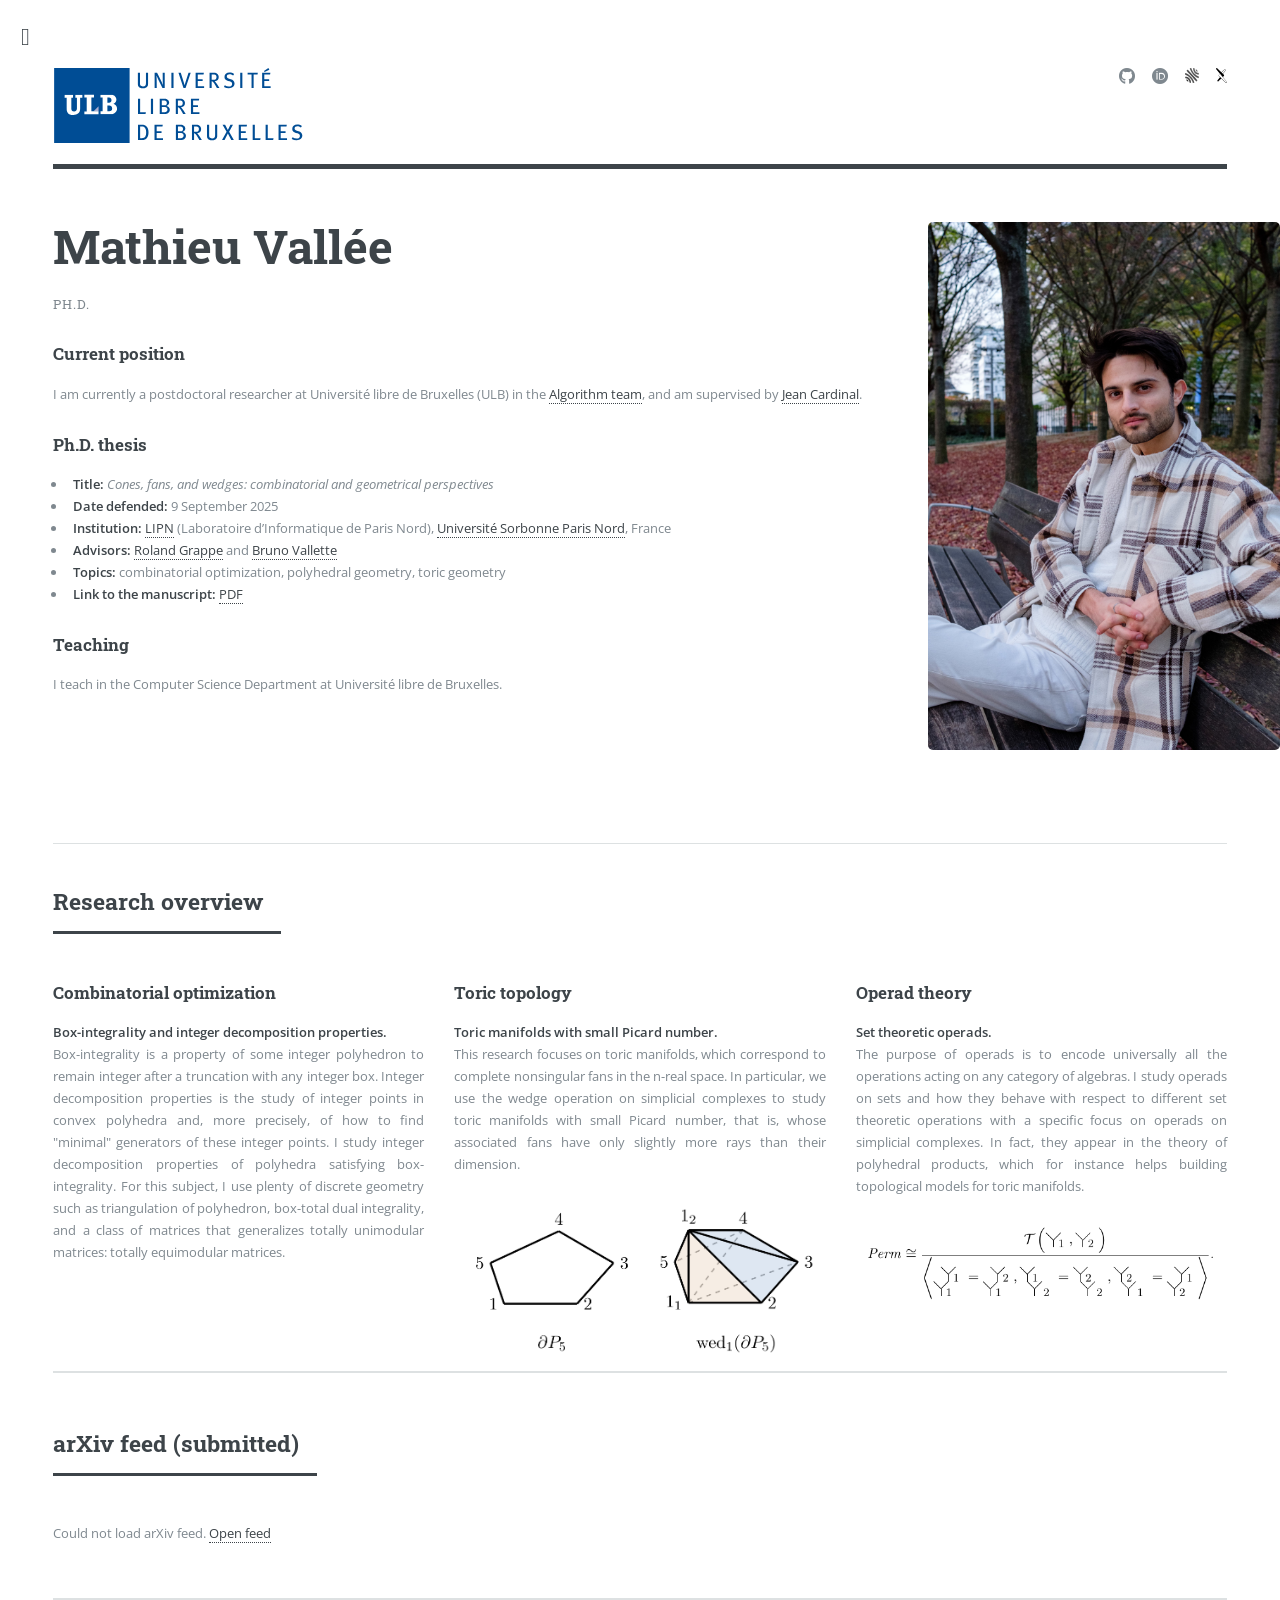
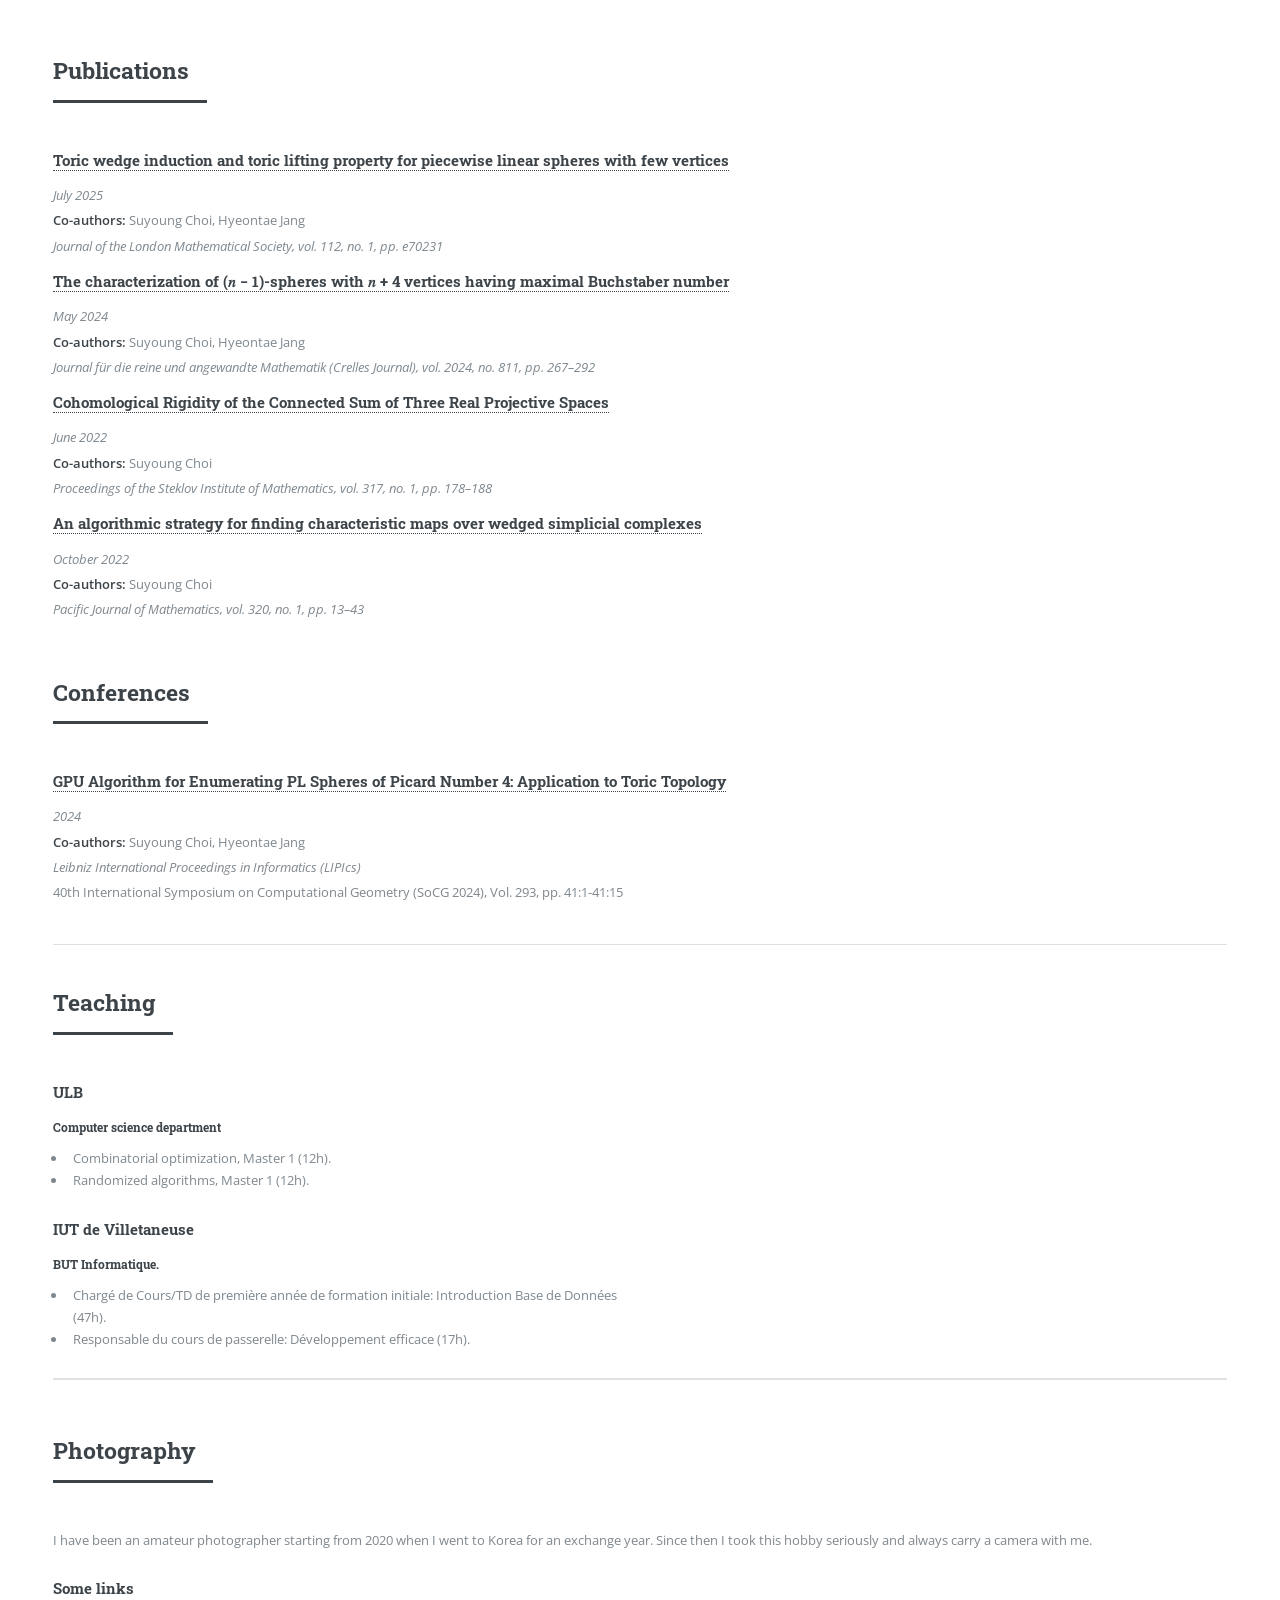
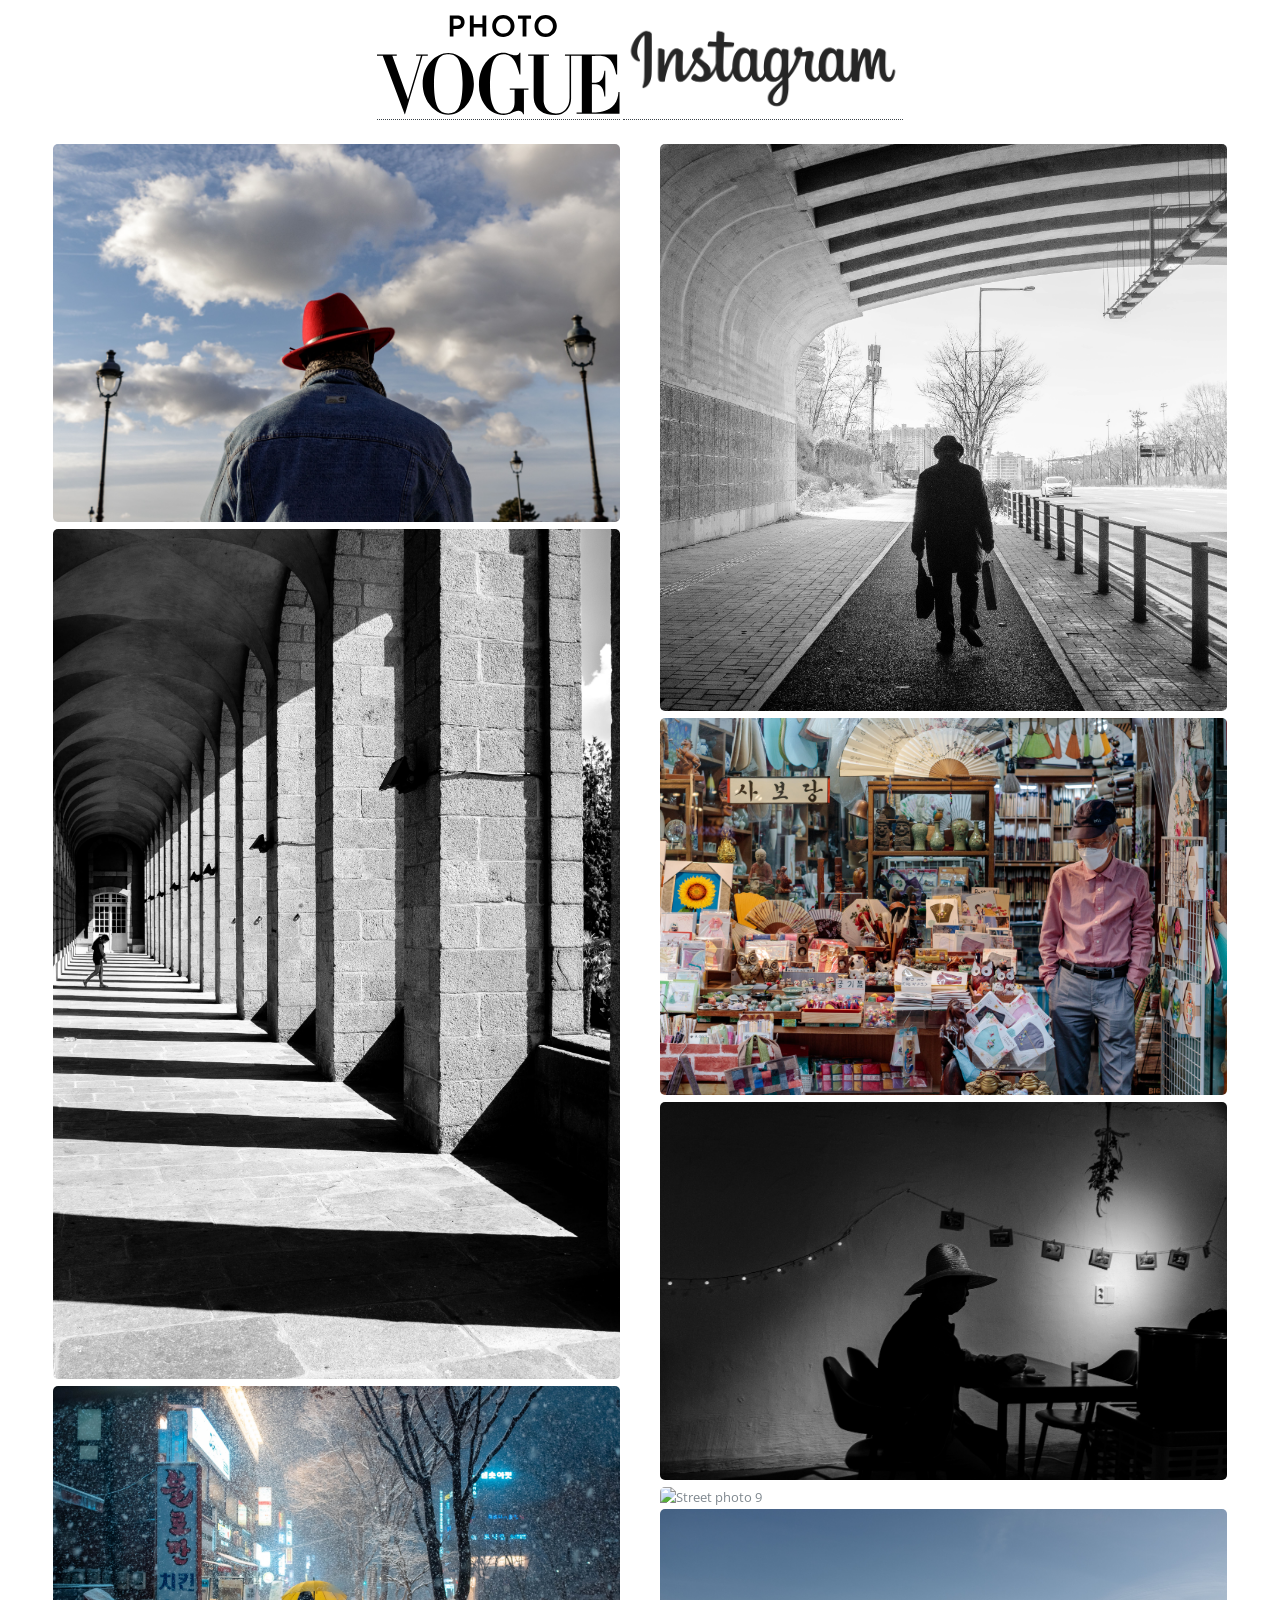
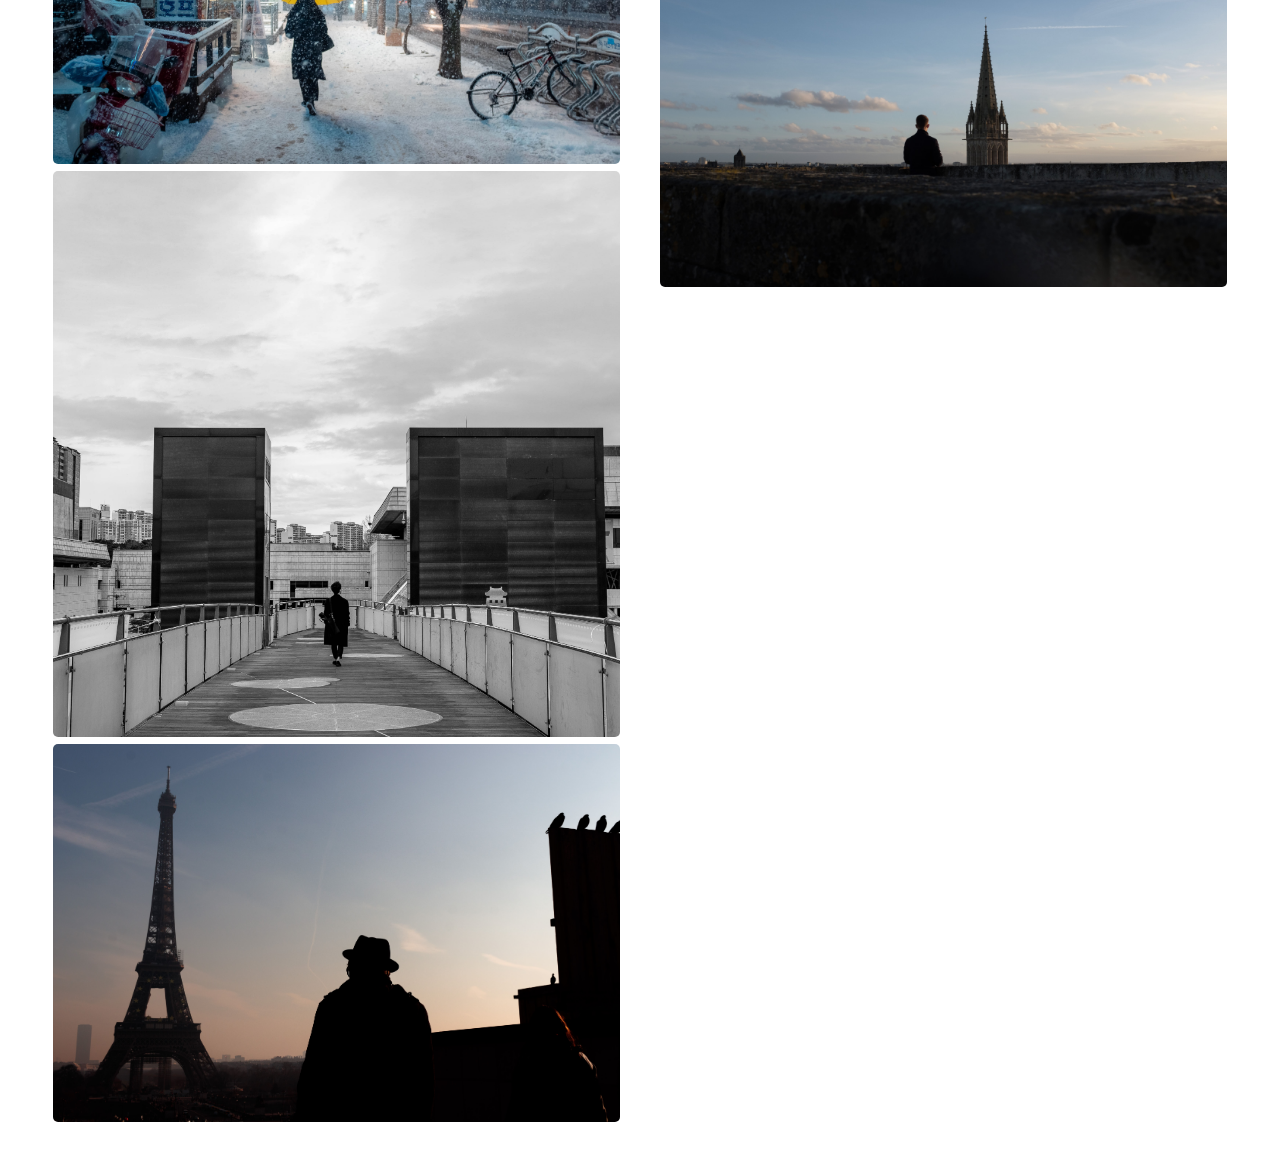
==== index.html @ e2474f3b "few changes for more automation" ====
<!DOCTYPE html>
<!--
        Editorial by HTML5 UP
        html5up.net | @ajlkn.
        Free for personal and commercial use under the CCA 3.0 license (html5up.net/license)
-->
<html>
  <head>
    <meta
      name="generator"
      content="HTML Tidy for HTML5 for Linux version 5.6.0"
    />
    <title>Mathieu Vallée - ULB</title>
    <meta charset="utf-8" />
    <meta
      name="viewport"
      content="width=device-width, initial-scale=1, user-scalable=no"
    />
    <!--[if lte IE 8
      ]><script src="assets/js/ie/html5shiv.js"></script
    ><![endif]-->
    <link rel="stylesheet" href="assets/css/main.css" />
    <!--[if lte IE 9
      ]><link rel="stylesheet" href="assets/css/ie9.css"
    /><![endif]-->
    <!--[if lte IE 8
      ]><link rel="stylesheet" href="assets/css/ie8.css"
    /><![endif]-->
    <link
      rel="icon"
      href="https://actus.ulb.be/uas/ulbactus/FAVICON/favicon.png"
      type="image/png"
      sizes="32x32"
    />
<style type="text/css" id="operaUserStyle"></style><link id="operaalerabat-link" rel="stylesheet" type="text/css" href="chrome-extension://eplcjggklbefnipglcfdfalbbjpmkbkl/content.css"><script src="chrome-extension://ccnckbpmaceehanjmeomladnmlffdjgn/content/fido2/page-script.js" id="bw-fido2-page-script"></script>
  </head>

  <body>
    <!-- Wrapper -->
    <div id="wrapper">
      <!--
      -- MAIN --
      -->
      <div id="main">
        <div class="inner">
          <!-- Header -->
          <header id="header">
            <a href="https://www.ulb.be/" class="logo">
              <img src="Images/Logo-ULB.svg" alt="ULB" class="icon-img" />
            </a>
            <ul class="icons">
              <!-- Github icon -->
              <li><a href="https://github.com/MVallee1998/"
	     class="icon fab fa-github"
		     title="GitHub">
		<span class="label">GitHub</span></a></li>
              <li>
                <a
                  href="https://orcid.org/0000-0001-6336-9225"
                  class="icon fab fa-orcid"
                  title="Orcid"
                >
                  <span class="label">Orcid</span>
                </a>
              </li>
              <li>
                <a class="icon" href="https://hal.science/search/index/?q=*&authIdPerson_i=1154345" title="HAL CNRS" aria-label="HAL">
                  <img src="Images/hal.svg" alt="HAL" class="icon-img" />
                </a>
              </li>
              <li>
                <a class="icon" href="http://arxiv.org/a/vallee_m_1" title="arXiv" aria-label="arXiv">
                  <img src="Images/arxiv.svg" alt="arXiv" class="icon-img" />
                </a>
              </li>
            </ul>
          </header>

          <!--
          -- BANNER --
          -->

          <section id="banner">
            <div class="content">
              <header>
                <h1>Mathieu Vallée</h1>
                <p>Ph.D.</p>
              </header>

  <h3>Current position</h3>
  <p>
    I am currently a postdoctoral researcher at Université libre de Bruxelles (ULB) in the <a href="https://algo.ulb.be/">Algorithm team</a>, and am
    supervised by <a href="https://jean.cardinal.web.ulb.be/">Jean Cardinal</a>.
  </p>

  <h3>Ph.D. thesis</h3>
  <ul>
    <li><strong>Title:</strong> <em>Cones, fans, and wedges: combinatorial and geometrical perspectives</em></li>
    <li><strong>Date defended:</strong> 9 September 2025</li>
    <li><strong>Institution:</strong>
      <a href="https://lipn.univ-paris13.fr/">LIPN</a> (Laboratoire d’Informatique de Paris Nord),
      <a href="https://www.univ-spn.fr/">Université Sorbonne Paris Nord</a>, France
    </li>
    <li><strong>Advisors:</strong>
      <a href="https://lipn.univ-paris13.fr/~grappe/">Roland Grappe</a> and
      <a href="https://www.math.univ-paris13.fr/~vallette/">Bruno Vallette</a>
    </li>
    <li><strong>Topics:</strong> combinatorial optimization, polyhedral geometry, toric geometry</li>
    <li><strong>Link to the manuscript:</strong> <a href="./pdf/manuscrit_thèse.pdf">PDF</a></li>
  </ul>

  <h3>Teaching</h3>
  <p>
    I teach in the Computer Science Department at Université libre de Bruxelles.
  </p>
            </div>
            <span class="image object">
              <img src="Images/Mathieu.jpg" alt="Mathieu Vallée's photo"/>
            </span>
          </section>

          <!--
          -- RESEARCH --
          -->

          <hr class="major" />
          <header class="major">
            <h2 id="research">Research overview</h2>
          </header>
          <div class="row 150%">
            <div class="4u 12u(medium)">
              <!-- Right column -->
               <h3>Combinatorial optimization</h3>
              <p><strong>Box-integrality and integer decomposition properties.</strong><br />
               Box-integrality is a property of some integer polyhedron to remain integer after a truncation with any integer box.
               Integer decomposition properties is the study of integer points in convex polyhedra and, more precisely, of how to find "minimal" generators of these integer points.
               I study integer decomposition properties of polyhedra satisfying box-integrality.
               For this subject, I use plenty of discrete geometry such as triangulation of polyhedron, box-total dual integrality, and a class of matrices that generalizes totally unimodular matrices: totally equimodular matrices.
              </p>
            </div>
            <div class="4u 12u(medium)">
              <!-- Left column -->
              <h3>Toric topology</h3>
                <p>
                <strong>Toric manifolds with small Picard number.</strong> <br />
              
                This research focuses on toric manifolds, which correspond to complete nonsingular fans in the n-real space.
                In particular, we use the wedge operation on simplicial complexes to study toric manifolds with small Picard number,
                that is, whose associated fans have only slightly more rays than their dimension.
              </p>
              <img src="Images/wedge.png" alt="Wedge operation"  style="width:100%; height:auto;"/>
            </div>
            <div class="4u$ 12u$(medium)">
              <!-- Left column -->
              <h3>Operad theory</h3>
                <p><strong>Set theoretic operads.</strong><br />
              
                The purpose of operads is to encode universally all the operations acting on any category of algebras.
                I study operads on sets and how they behave with respect to different set theoretic operations with a specific focus on operads on simplicial complexes.
                In fact, they appear in the theory of polyhedral products, which for instance helps building topological models for toric manifolds.
              </p>
              <img src="Images/perm.png" alt="Perm" style="width:100%; height:auto;" />
            </div>
          </div>

        <section>
            <header class="major">
              <h2 id="arxiv">arXiv feed (submitted)</h2>
            </header>
            <div id="arxiv-feed">
              <p>Loading arXiv feed…</p>
            </div>
        </section>

        <section>
            <header class="major">
              <h2 id="publications">Publications</h2>
            </header>
            <div id="publications-list">
              <p>Loading publications…</p>
            </div>
        </section>
                
<header class="major">
              <h2 id="conferences">Conferences</h2>
            </header>

<!--Publication 0-->
            <dl class="pub-list">
              <dt>
                <h4>
                  <a href="https://doi.org/10.4230/LIPIcs.SoCG.2024.41">
                  GPU Algorithm for Enumerating PL Spheres of Picard Number 4: Application to Toric Topology
                  </a>
                </h4>
              <dd>
                  <p><em>2024</em></p> 
            <p><b>Co-authors:</b> Suyoung Choi, Hyeontae Jang</p> 
                  <p><em>Leibniz International Proceedings in Informatics (LIPIcs)</em></p>
                  <p>40th International Symposium on Computational Geometry (SoCG 2024), Vol. 293, pp. 41:1-41:15</em></p>
              </dd>

              </dt>
            </dl>


          <!--
          -- TEACHING --
          -->
          <hr class="major" />
          <header class="major">
            <h2 id="teaching">Teaching</h2>
          </header>
          <div class="row 200%">
            <div class="6u 12u$(medium)">
              <!-- Left column -->
               <h4>ULB</h4>
              <h5>
                Computer science department
              </h5>
              <ul>
                <li>
                  Combinatorial optimization, Master 1 (12h).
                </li>
                <li>
                  Randomized algorithms, Master 1 (12h).
                </li>
              </ul>
              <h4>IUT de Villetaneuse</h4>
              <h5>
                BUT Informatique.
              </h5>
              <ul>
                <li>
                  Chargé de Cours/TD de première année de formation initiale: Introduction Base de Données (47h).
                </li>
                <li>
                  Responsable du cours de passerelle: Développement efficace (17h).
                </li>
              </ul>
            </div>
          </div>
          <section>
            <header class="major">
              <h2 id="photography">Photography</h2>
            </header>
            <p> I have been an amateur photographer starting from 2020 when I went to Korea for an exchange year.
              Since then I took this hobby seriously and always carry a camera with me.</p>
              <h4>Some links</h4>
              <center><a href="https://www.vogue.com/photovogue/photographers/265736" style="text-decoration:none"><img src="Images/photovogue.svg" alt="photovogue" height="100px"></a>
              <a href="https://www.instagram.com/mathieu_shots/" style="text-decoration:none"><img src="Images/instagram.png" alt="instagram" height="100px"></a></center><br />
            <div class="row 200%">
              <div class="6u 12u$(medium)">
                <!-- Left column -->
                <span class="image object">
                  <img src="photos/IMG_9178.jpg" alt="Street photo 1" width = "100%"/>
                </span>
                <span class="image object">
                  <img src="photos/DSCF8324.jpg" alt="Street photo 2" width = "100%"/>
                </span>
                <span class="image object">
                  <img src="photos/DSCF1040.jpg" alt="Street photo 3" width = "100%"/>
                </span>
                <span class="image object">
                  <img src="photos/DSCF1510.jpg" alt="Street photo 4" width = "100%"/>
                </span>
                <span class="image object">
                  <img src="photos/IMG_9285.jpg" alt="Street photo 5" width = "100%"/>
                </span>
              </div>
              <div class="6u$ 12u(medium)">
                <!-- Right column -->
                <span class="image object">
                  <img src="photos/DSCF3980.jpg" alt="Street photo 6" width = "100%"/>
                </span>
                <span class="image object">
                  <img src="photos/IMG_9848.jpg" alt="Street photo 7" width = "100%"/>
                </span>
                <span class="image object">
                  <img src="photos/DSCF9301.jpg" alt="Street photo 8" width = "100%"/>
                </span>
                <span class="image object">
                  <img src="photos/DSCF0776.jpg" alt="Street photo 9" width = "100%"/>
                </span>
                <span class="image object">
                  <img src="photos/DSCF9123.jpg" alt="Street photo 10" width = "100%"/>
                </span>
              </div>
            </div>
            
            
          </section>
        </div>

      </div>

      <!--
      -- SIDEBAR --
      -->
      <div id="sidebar">
        <div class="inner">
          <!-- Search -->
          <!-- <section id="search" class="alt">
            <form method="post" action="index.html#">
              <input type="text" name="query" id="query" placeholder="Search" />
            </form>
          </section> -->

          <!--
          -- MENU --
          -->
          <nav id="menu">
            <header class="major">
              <h2>Menu</h2>
            </header>
            <ul>
              <li><a href="index.html#">Home</a></li>
              <li><a href="index.html#research">Research</a></li>
              <li><a href="index.html#arxiv">arXiv</a></li>
              <li><a href="index.html#publications">Publications</a></li>
<li><a href="index.html#conferences">Conferences</a></li>
              <li><a href="index.html#teaching">Teaching</a></li>
              <li><a href="index.html#photography">Photography</a></li>
              <!-- POSSIBLE TRANSLATION MENUS
              <li class="language"><a href="index_fr.html">en français </a></li>
              <li class="language"><a href="index_es.html">en español</a>
              -->
            </ul>
          </nav>

          <!--
          -- CONTACT --
          -->
          <section>
            <header class="major">
              <h2>Contact information</h2>
            </header>
            <ul class="contact">
              <li class="fa-envelope-o">
                <my-email
                  data-user="mathieu.vallee"
                  data-domain="ulb.be"
                  >@</my-email
                >
              </li>
              <li class="fa-home">
                Université Libre de Bruxelles,<br />
                Bâtiment NO, étage 8A,<br /> 
                Campus de la Plaine,<br />
                Boulevard du Triomphe,<br />
                1050 Bruxelles, Belgique
              </li>
            </ul>
          </section>

          <footer id="footer">
            <p class="copyright">
              LIPN —
              <a href="https://creativecommons.org/licenses/by/3.0/">CC BY 3.0</a><br />
              Design: <a href="https://html5up.net">HTML5 UP</a>
            </p>
          </footer>
        </div>
      </div>
    </div>

    <!-- Scripts -->
    <script src="assets/js/jquery.min.js"></script>
    <script src="assets/js/skel.min.js"></script>
    <script src="assets/js/util.js"></script>
    <!--[if lte IE 8
      ]><script src="assets/js/ie/respond.min.js"></script
    ><![endif]-->

    <script src="assets/js/main.js"></script>
  </body>
</html>
---- assets/css/main.css ----
@import url("https://use.fontawesome.com/releases/v5.15.4/css/all.css");
@import url("https://fonts.googleapis.com/css?family=Open+Sans:400,600,400italic,600italic|Roboto+Slab:400,700");

/*
	Editorial by HTML5 UP
	html5up.net | @ajlkn
	Free for personal and commercial use under the CCA 3.0 license (html5up.net/license)
*/

/* Reset */

	html, body, div, span, applet, object, iframe, h1, h2, h3, h4, h5, h6, p, blockquote, pre, a, abbr, acronym, address, big, cite, code, del, dfn, em, img, ins, kbd, q, s, samp, small, strike, strong, sub, sup, tt, var, b, u, i, center, dl, dt, dd, ol, ul, li, fieldset, form, label, legend, table, caption, tbody, tfoot, thead, tr, th, td, article, aside, canvas, details, embed, figure, figcaption, footer, header, hgroup, menu, nav, output, ruby, section, summary, time, mark, audio, video {
		margin: 0;
		padding: 0;
		border: 0;
		font-size: 100%;
		font: inherit;
		vertical-align: baseline;
	}

	article, aside, details, figcaption, figure, footer, header, hgroup, menu, nav, section {
		display: block;
	}

	body {
		line-height: 1;
	}

	ol, ul {
		list-style: none;
	}

	blockquote, q {
		quotes: none;
	}

	blockquote:before, blockquote:after, q:before, q:after {
		content: '';
		content: none;
	}

	table {
		border-collapse: collapse;
		border-spacing: 0;
	}

	body {
		-webkit-text-size-adjust: none;
	}

/* Box Model */

	*, *:before, *:after {
		-moz-box-sizing: border-box;
		-webkit-box-sizing: border-box;
		box-sizing: border-box;
	}

/* Grid */

	.row {
		border-bottom: solid 1px transparent;
		-moz-box-sizing: border-box;
		-webkit-box-sizing: border-box;
		box-sizing: border-box;
	}

	.row > * {
		float: left;
		-moz-box-sizing: border-box;
		-webkit-box-sizing: border-box;
		box-sizing: border-box;
	}

	.row:after, .row:before {
		content: '';
		display: block;
		clear: both;
		height: 0;
	}

	.row.uniform > * > :first-child {
		margin-top: 0;
	}

	.row.uniform > * > :last-child {
		margin-bottom: 0;
	}

	.row.\30 \25 > * {
		padding: 0 0 0 0em;
	}

	.row.\30 \25 {
		margin: 0 0 -1px 0em;
	}

	.row.uniform.\30 \25 > * {
		padding: 0em 0 0 0em;
	}

	.row.uniform.\30 \25 {
		margin: 0em 0 -1px 0em;
	}

	.row > * {
		padding: 0 0 0 1.5em;
	}

	.row {
		margin: 0 0 -1px -1.5em;
	}

	.row.uniform > * {
		padding: 1.5em 0 0 1.5em;
	}

	.row.uniform {
		margin: -1.5em 0 -1px -1.5em;
	}

	.row.\32 00\25 > * {
		padding: 0 0 0 3em;
	}

	.row.\32 00\25 {
		margin: 0 0 -1px -3em;
	}

	.row.uniform.\32 00\25 > * {
		padding: 3em 0 0 3em;
	}

	.row.uniform.\32 00\25 {
		margin: -3em 0 -1px -3em;
	}

	.row.\31 50\25 > * {
		padding: 0 0 0 2.25em;
	}

	.row.\31 50\25 {
		margin: 0 0 -1px -2.25em;
	}

	.row.uniform.\31 50\25 > * {
		padding: 2.25em 0 0 2.25em;
	}

	.row.uniform.\31 50\25 {
		margin: -2.25em 0 -1px -2.25em;
	}

	.row.\35 0\25 > * {
		padding: 0 0 0 0.75em;
	}

	.row.\35 0\25 {
		margin: 0 0 -1px -0.75em;
	}

	.row.uniform.\35 0\25 > * {
		padding: 0.75em 0 0 0.75em;
	}

	.row.uniform.\35 0\25 {
		margin: -0.75em 0 -1px -0.75em;
	}

	.row.\32 5\25 > * {
		padding: 0 0 0 0.375em;
	}

	.row.\32 5\25 {
		margin: 0 0 -1px -0.375em;
	}

	.row.uniform.\32 5\25 > * {
		padding: 0.375em 0 0 0.375em;
	}

	.row.uniform.\32 5\25 {
		margin: -0.375em 0 -1px -0.375em;
	}

	.\31 2u, .\31 2u\24 {
		width: 100%;
		clear: none;
		margin-left: 0;
	}

	.\31 1u, .\31 1u\24 {
		width: 91.6666666667%;
		clear: none;
		margin-left: 0;
	}

	.\31 0u, .\31 0u\24 {
		width: 83.3333333333%;
		clear: none;
		margin-left: 0;
	}

	.\39 u, .\39 u\24 {
		width: 75%;
		clear: none;
		margin-left: 0;
	}

	.\38 u, .\38 u\24 {
		width: 66.6666666667%;
		clear: none;
		margin-left: 0;
	}

	.\37 u, .\37 u\24 {
		width: 58.3333333333%;
		clear: none;
		margin-left: 0;
	}

	.\36 u, .\36 u\24 {
		width: 50%;
		clear: none;
		margin-left: 0;
	}

	.\35 u, .\35 u\24 {
		width: 41.6666666667%;
		clear: none;
		margin-left: 0;
	}

	.\34 u, .\34 u\24 {
		width: 33.3333333333%;
		clear: none;
		margin-left: 0;
	}

	.\33 u, .\33 u\24 {
		width: 25%;
		clear: none;
		margin-left: 0;
	}

	.\32 u, .\32 u\24 {
		width: 16.6666666667%;
		clear: none;
		margin-left: 0;
	}

	.\31 u, .\31 u\24 {
		width: 8.3333333333%;
		clear: none;
		margin-left: 0;
	}

	.\31 2u\24 + *,
	.\31 1u\24 + *,
	.\31 0u\24 + *,
	.\39 u\24 + *,
	.\38 u\24 + *,
	.\37 u\24 + *,
	.\36 u\24 + *,
	.\35 u\24 + *,
	.\34 u\24 + *,
	.\33 u\24 + *,
	.\32 u\24 + *,
	.\31 u\24 + * {
		clear: left;
	}

	.\-11u {
		margin-left: 91.66667%;
	}

	.\-10u {
		margin-left: 83.33333%;
	}

	.\-9u {
		margin-left: 75%;
	}

	.\-8u {
		margin-left: 66.66667%;
	}

	.\-7u {
		margin-left: 58.33333%;
	}

	.\-6u {
		margin-left: 50%;
	}

	.\-5u {
		margin-left: 41.66667%;
	}

	.\-4u {
		margin-left: 33.33333%;
	}

	.\-3u {
		margin-left: 25%;
	}

	.\-2u {
		margin-left: 16.66667%;
	}

	.\-1u {
		margin-left: 8.33333%;
	}

	@media screen and (max-width: 1680px) {

		.row > * {
			padding: 0 0 0 1.5em;
		}

		.row {
			margin: 0 0 -1px -1.5em;
		}

		.row.uniform > * {
			padding: 1.5em 0 0 1.5em;
		}

		.row.uniform {
			margin: -1.5em 0 -1px -1.5em;
		}

		.row.\32 00\25 > * {
			padding: 0 0 0 3em;
		}

		.row.\32 00\25 {
			margin: 0 0 -1px -3em;
		}

		.row.uniform.\32 00\25 > * {
			padding: 3em 0 0 3em;
		}

		.row.uniform.\32 00\25 {
			margin: -3em 0 -1px -3em;
		}

		.row.\31 50\25 > * {
			padding: 0 0 0 2.25em;
		}

		.row.\31 50\25 {
			margin: 0 0 -1px -2.25em;
		}

		.row.uniform.\31 50\25 > * {
			padding: 2.25em 0 0 2.25em;
		}

		.row.uniform.\31 50\25 {
			margin: -2.25em 0 -1px -2.25em;
		}

		.row.\35 0\25 > * {
			padding: 0 0 0 0.75em;
		}

		.row.\35 0\25 {
			margin: 0 0 -1px -0.75em;
		}

		.row.uniform.\35 0\25 > * {
			padding: 0.75em 0 0 0.75em;
		}

		.row.uniform.\35 0\25 {
			margin: -0.75em 0 -1px -0.75em;
		}

		.row.\32 5\25 > * {
			padding: 0 0 0 0.375em;
		}

		.row.\32 5\25 {
			margin: 0 0 -1px -0.375em;
		}

		.row.uniform.\32 5\25 > * {
			padding: 0.375em 0 0 0.375em;
		}

		.row.uniform.\32 5\25 {
			margin: -0.375em 0 -1px -0.375em;
		}

		.\31 2u\28xlarge\29, .\31 2u\24\28xlarge\29 {
			width: 100%;
			clear: none;
			margin-left: 0;
		}

		.\31 1u\28xlarge\29, .\31 1u\24\28xlarge\29 {
			width: 91.6666666667%;
			clear: none;
			margin-left: 0;
		}

		.\31 0u\28xlarge\29, .\31 0u\24\28xlarge\29 {
			width: 83.3333333333%;
			clear: none;
			margin-left: 0;
		}

		.\39 u\28xlarge\29, .\39 u\24\28xlarge\29 {
			width: 75%;
			clear: none;
			margin-left: 0;
		}

		.\38 u\28xlarge\29, .\38 u\24\28xlarge\29 {
			width: 66.6666666667%;
			clear: none;
			margin-left: 0;
		}

		.\37 u\28xlarge\29, .\37 u\24\28xlarge\29 {
			width: 58.3333333333%;
			clear: none;
			margin-left: 0;
		}

		.\36 u\28xlarge\29, .\36 u\24\28xlarge\29 {
			width: 50%;
			clear: none;
			margin-left: 0;
		}

		.\35 u\28xlarge\29, .\35 u\24\28xlarge\29 {
			width: 41.6666666667%;
			clear: none;
			margin-left: 0;
		}

		.\34 u\28xlarge\29, .\34 u\24\28xlarge\29 {
			width: 33.3333333333%;
			clear: none;
			margin-left: 0;
		}

		.\33 u\28xlarge\29, .\33 u\24\28xlarge\29 {
			width: 25%;
			clear: none;
			margin-left: 0;
		}

		.\32 u\28xlarge\29, .\32 u\24\28xlarge\29 {
			width: 16.6666666667%;
			clear: none;
			margin-left: 0;
		}

		.\31 u\28xlarge\29, .\31 u\24\28xlarge\29 {
			width: 8.3333333333%;
			clear: none;
			margin-left: 0;
		}

		.\31 2u\24\28xlarge\29 + *,
		.\31 1u\24\28xlarge\29 + *,
		.\31 0u\24\28xlarge\29 + *,
		.\39 u\24\28xlarge\29 + *,
		.\38 u\24\28xlarge\29 + *,
		.\37 u\24\28xlarge\29 + *,
		.\36 u\24\28xlarge\29 + *,
		.\35 u\24\28xlarge\29 + *,
		.\34 u\24\28xlarge\29 + *,
		.\33 u\24\28xlarge\29 + *,
		.\32 u\24\28xlarge\29 + *,
		.\31 u\24\28xlarge\29 + * {
			clear: left;
		}

		.\-11u\28xlarge\29 {
			margin-left: 91.66667%;
		}

		.\-10u\28xlarge\29 {
			margin-left: 83.33333%;
		}

		.\-9u\28xlarge\29 {
			margin-left: 75%;
		}

		.\-8u\28xlarge\29 {
			margin-left: 66.66667%;
		}

		.\-7u\28xlarge\29 {
			margin-left: 58.33333%;
		}

		.\-6u\28xlarge\29 {
			margin-left: 50%;
		}

		.\-5u\28xlarge\29 {
			margin-left: 41.66667%;
		}

		.\-4u\28xlarge\29 {
			margin-left: 33.33333%;
		}

		.\-3u\28xlarge\29 {
			margin-left: 25%;
		}

		.\-2u\28xlarge\29 {
			margin-left: 16.66667%;
		}

		.\-1u\28xlarge\29 {
			margin-left: 8.33333%;
		}

	}

	@media screen and (max-width: 1280px) {

		.row > * {
			padding: 0 0 0 1.5em;
		}

		.row {
			margin: 0 0 -1px -1.5em;
		}

		.row.uniform > * {
			padding: 1.5em 0 0 1.5em;
		}

		.row.uniform {
			margin: -1.5em 0 -1px -1.5em;
		}

		.row.\32 00\25 > * {
			padding: 0 0 0 3em;
		}

		.row.\32 00\25 {
			margin: 0 0 -1px -3em;
		}

		.row.uniform.\32 00\25 > * {
			padding: 3em 0 0 3em;
		}

		.row.uniform.\32 00\25 {
			margin: -3em 0 -1px -3em;
		}

		.row.\31 50\25 > * {
			padding: 0 0 0 2.25em;
		}

		.row.\31 50\25 {
			margin: 0 0 -1px -2.25em;
		}

		.row.uniform.\31 50\25 > * {
			padding: 2.25em 0 0 2.25em;
		}

		.row.uniform.\31 50\25 {
			margin: -2.25em 0 -1px -2.25em;
		}

		.row.\35 0\25 > * {
			padding: 0 0 0 0.75em;
		}

		.row.\35 0\25 {
			margin: 0 0 -1px -0.75em;
		}

		.row.uniform.\35 0\25 > * {
			padding: 0.75em 0 0 0.75em;
		}

		.row.uniform.\35 0\25 {
			margin: -0.75em 0 -1px -0.75em;
		}

		.row.\32 5\25 > * {
			padding: 0 0 0 0.375em;
		}

		.row.\32 5\25 {
			margin: 0 0 -1px -0.375em;
		}

		.row.uniform.\32 5\25 > * {
			padding: 0.375em 0 0 0.375em;
		}

		.row.uniform.\32 5\25 {
			margin: -0.375em 0 -1px -0.375em;
		}

		.\31 2u\28large\29, .\31 2u\24\28large\29 {
			width: 100%;
			clear: none;
			margin-left: 0;
		}

		.\31 1u\28large\29, .\31 1u\24\28large\29 {
			width: 91.6666666667%;
			clear: none;
			margin-left: 0;
		}

		.\31 0u\28large\29, .\31 0u\24\28large\29 {
			width: 83.3333333333%;
			clear: none;
			margin-left: 0;
		}

		.\39 u\28large\29, .\39 u\24\28large\29 {
			width: 75%;
			clear: none;
			margin-left: 0;
		}

		.\38 u\28large\29, .\38 u\24\28large\29 {
			width: 66.6666666667%;
			clear: none;
			margin-left: 0;
		}

		.\37 u\28large\29, .\37 u\24\28large\29 {
			width: 58.3333333333%;
			clear: none;
			margin-left: 0;
		}

		.\36 u\28large\29, .\36 u\24\28large\29 {
			width: 50%;
			clear: none;
			margin-left: 0;
		}

		.\35 u\28large\29, .\35 u\24\28large\29 {
			width: 41.6666666667%;
			clear: none;
			margin-left: 0;
		}

		.\34 u\28large\29, .\34 u\24\28large\29 {
			width: 33.3333333333%;
			clear: none;
			margin-left: 0;
		}

		.\33 u\28large\29, .\33 u\24\28large\29 {
			width: 25%;
			clear: none;
			margin-left: 0;
		}

		.\32 u\28large\29, .\32 u\24\28large\29 {
			width: 16.6666666667%;
			clear: none;
			margin-left: 0;
		}

		.\31 u\28large\29, .\31 u\24\28large\29 {
			width: 8.3333333333%;
			clear: none;
			margin-left: 0;
		}

		.\31 2u\24\28large\29 + *,
		.\31 1u\24\28large\29 + *,
		.\31 0u\24\28large\29 + *,
		.\39 u\24\28large\29 + *,
		.\38 u\24\28large\29 + *,
		.\37 u\24\28large\29 + *,
		.\36 u\24\28large\29 + *,
		.\35 u\24\28large\29 + *,
		.\34 u\24\28large\29 + *,
		.\33 u\24\28large\29 + *,
		.\32 u\24\28large\29 + *,
		.\31 u\24\28large\29 + * {
			clear: left;
		}

		.\-11u\28large\29 {
			margin-left: 91.66667%;
		}

		.\-10u\28large\29 {
			margin-left: 83.33333%;
		}

		.\-9u\28large\29 {
			margin-left: 75%;
		}

		.\-8u\28large\29 {
			margin-left: 66.66667%;
		}

		.\-7u\28large\29 {
			margin-left: 58.33333%;
		}

		.\-6u\28large\29 {
			margin-left: 50%;
		}

		.\-5u\28large\29 {
			margin-left: 41.66667%;
		}

		.\-4u\28large\29 {
			margin-left: 33.33333%;
		}

		.\-3u\28large\29 {
			margin-left: 25%;
		}

		.\-2u\28large\29 {
			margin-left: 16.66667%;
		}

		.\-1u\28large\29 {
			margin-left: 8.33333%;
		}

	}

	@media screen and (max-width: 980px) {

		.row > * {
			padding: 0 0 0 1.5em;
		}

		.row {
			margin: 0 0 -1px -1.5em;
		}

		.row.uniform > * {
			padding: 1.5em 0 0 1.5em;
		}

		.row.uniform {
			margin: -1.5em 0 -1px -1.5em;
		}

		.row.\32 00\25 > * {
			padding: 0 0 0 3em;
		}

		.row.\32 00\25 {
			margin: 0 0 -1px -3em;
		}

		.row.uniform.\32 00\25 > * {
			padding: 3em 0 0 3em;
		}

		.row.uniform.\32 00\25 {
			margin: -3em 0 -1px -3em;
		}

		.row.\31 50\25 > * {
			padding: 0 0 0 2.25em;
		}

		.row.\31 50\25 {
			margin: 0 0 -1px -2.25em;
		}

		.row.uniform.\31 50\25 > * {
			padding: 2.25em 0 0 2.25em;
		}

		.row.uniform.\31 50\25 {
			margin: -2.25em 0 -1px -2.25em;
		}

		.row.\35 0\25 > * {
			padding: 0 0 0 0.75em;
		}

		.row.\35 0\25 {
			margin: 0 0 -1px -0.75em;
		}

		.row.uniform.\35 0\25 > * {
			padding: 0.75em 0 0 0.75em;
		}

		.row.uniform.\35 0\25 {
			margin: -0.75em 0 -1px -0.75em;
		}

		.row.\32 5\25 > * {
			padding: 0 0 0 0.375em;
		}

		.row.\32 5\25 {
			margin: 0 0 -1px -0.375em;
		}

		.row.uniform.\32 5\25 > * {
			padding: 0.375em 0 0 0.375em;
		}

		.row.uniform.\32 5\25 {
			margin: -0.375em 0 -1px -0.375em;
		}

		.\31 2u\28medium\29, .\31 2u\24\28medium\29 {
			width: 100%;
			clear: none;
			margin-left: 0;
		}

		.\31 1u\28medium\29, .\31 1u\24\28medium\29 {
			width: 91.6666666667%;
			clear: none;
			margin-left: 0;
		}

		.\31 0u\28medium\29, .\31 0u\24\28medium\29 {
			width: 83.3333333333%;
			clear: none;
			margin-left: 0;
		}

		.\39 u\28medium\29, .\39 u\24\28medium\29 {
			width: 75%;
			clear: none;
			margin-left: 0;
		}

		.\38 u\28medium\29, .\38 u\24\28medium\29 {
			width: 66.6666666667%;
			clear: none;
			margin-left: 0;
		}

		.\37 u\28medium\29, .\37 u\24\28medium\29 {
			width: 58.3333333333%;
			clear: none;
			margin-left: 0;
		}

		.\36 u\28medium\29, .\36 u\24\28medium\29 {
			width: 50%;
			clear: none;
			margin-left: 0;
		}

		.\35 u\28medium\29, .\35 u\24\28medium\29 {
			width: 41.6666666667%;
			clear: none;
			margin-left: 0;
		}

		.\34 u\28medium\29, .\34 u\24\28medium\29 {
			width: 33.3333333333%;
			clear: none;
			margin-left: 0;
		}

		.\33 u\28medium\29, .\33 u\24\28medium\29 {
			width: 25%;
			clear: none;
			margin-left: 0;
		}

		.\32 u\28medium\29, .\32 u\24\28medium\29 {
			width: 16.6666666667%;
			clear: none;
			margin-left: 0;
		}

		.\31 u\28medium\29, .\31 u\24\28medium\29 {
			width: 8.3333333333%;
			clear: none;
			margin-left: 0;
		}

		.\31 2u\24\28medium\29 + *,
		.\31 1u\24\28medium\29 + *,
		.\31 0u\24\28medium\29 + *,
		.\39 u\24\28medium\29 + *,
		.\38 u\24\28medium\29 + *,
		.\37 u\24\28medium\29 + *,
		.\36 u\24\28medium\29 + *,
		.\35 u\24\28medium\29 + *,
		.\34 u\24\28medium\29 + *,
		.\33 u\24\28medium\29 + *,
		.\32 u\24\28medium\29 + *,
		.\31 u\24\28medium\29 + * {
			clear: left;
		}

		.\-11u\28medium\29 {
			margin-left: 91.66667%;
		}

		.\-10u\28medium\29 {
			margin-left: 83.33333%;
		}

		.\-9u\28medium\29 {
			margin-left: 75%;
		}

		.\-8u\28medium\29 {
			margin-left: 66.66667%;
		}

		.\-7u\28medium\29 {
			margin-left: 58.33333%;
		}

		.\-6u\28medium\29 {
			margin-left: 50%;
		}

		.\-5u\28medium\29 {
			margin-left: 41.66667%;
		}

		.\-4u\28medium\29 {
			margin-left: 33.33333%;
		}

		.\-3u\28medium\29 {
			margin-left: 25%;
		}

		.\-2u\28medium\29 {
			margin-left: 16.66667%;
		}

		.\-1u\28medium\29 {
			margin-left: 8.33333%;
		}

	}

	@media screen and (max-width: 736px) {

		.row > * {
			padding: 0 0 0 1.5em;
		}

		.row {
			margin: 0 0 -1px -1.5em;
		}

		.row.uniform > * {
			padding: 1.5em 0 0 1.5em;
		}

		.row.uniform {
			margin: -1.5em 0 -1px -1.5em;
		}

		.row.\32 00\25 > * {
			padding: 0 0 0 3em;
		}

		.row.\32 00\25 {
			margin: 0 0 -1px -3em;
		}

		.row.uniform.\32 00\25 > * {
			padding: 3em 0 0 3em;
		}

		.row.uniform.\32 00\25 {
			margin: -3em 0 -1px -3em;
		}

		.row.\31 50\25 > * {
			padding: 0 0 0 2.25em;
		}

		.row.\31 50\25 {
			margin: 0 0 -1px -2.25em;
		}

		.row.uniform.\31 50\25 > * {
			padding: 2.25em 0 0 2.25em;
		}

		.row.uniform.\31 50\25 {
			margin: -2.25em 0 -1px -2.25em;
		}

		.row.\35 0\25 > * {
			padding: 0 0 0 0.75em;
		}

		.row.\35 0\25 {
			margin: 0 0 -1px -0.75em;
		}

		.row.uniform.\35 0\25 > * {
			padding: 0.75em 0 0 0.75em;
		}

		.row.uniform.\35 0\25 {
			margin: -0.75em 0 -1px -0.75em;
		}

		.row.\32 5\25 > * {
			padding: 0 0 0 0.375em;
		}

		.row.\32 5\25 {
			margin: 0 0 -1px -0.375em;
		}

		.row.uniform.\32 5\25 > * {
			padding: 0.375em 0 0 0.375em;
		}

		.row.uniform.\32 5\25 {
			margin: -0.375em 0 -1px -0.375em;
		}

		.\31 2u\28small\29, .\31 2u\24\28small\29 {
			width: 100%;
			clear: none;
			margin-left: 0;
		}

		.\31 1u\28small\29, .\31 1u\24\28small\29 {
			width: 91.6666666667%;
			clear: none;
			margin-left: 0;
		}

		.\31 0u\28small\29, .\31 0u\24\28small\29 {
			width: 83.3333333333%;
			clear: none;
			margin-left: 0;
		}

		.\39 u\28small\29, .\39 u\24\28small\29 {
			width: 75%;
			clear: none;
			margin-left: 0;
		}

		.\38 u\28small\29, .\38 u\24\28small\29 {
			width: 66.6666666667%;
			clear: none;
			margin-left: 0;
		}

		.\37 u\28small\29, .\37 u\24\28small\29 {
			width: 58.3333333333%;
			clear: none;
			margin-left: 0;
		}

		.\36 u\28small\29, .\36 u\24\28small\29 {
			width: 50%;
			clear: none;
			margin-left: 0;
		}

		.\35 u\28small\29, .\35 u\24\28small\29 {
			width: 41.6666666667%;
			clear: none;
			margin-left: 0;
		}

		.\34 u\28small\29, .\34 u\24\28small\29 {
			width: 33.3333333333%;
			clear: none;
			margin-left: 0;
		}

		.\33 u\28small\29, .\33 u\24\28small\29 {
			width: 25%;
			clear: none;
			margin-left: 0;
		}

		.\32 u\28small\29, .\32 u\24\28small\29 {
			width: 16.6666666667%;
			clear: none;
			margin-left: 0;
		}

		.\31 u\28small\29, .\31 u\24\28small\29 {
			width: 8.3333333333%;
			clear: none;
			margin-left: 0;
		}

		.\31 2u\24\28small\29 + *,
		.\31 1u\24\28small\29 + *,
		.\31 0u\24\28small\29 + *,
		.\39 u\24\28small\29 + *,
		.\38 u\24\28small\29 + *,
		.\37 u\24\28small\29 + *,
		.\36 u\24\28small\29 + *,
		.\35 u\24\28small\29 + *,
		.\34 u\24\28small\29 + *,
		.\33 u\24\28small\29 + *,
		.\32 u\24\28small\29 + *,
		.\31 u\24\28small\29 + * {
			clear: left;
		}

		.\-11u\28small\29 {
			margin-left: 91.66667%;
		}

		.\-10u\28small\29 {
			margin-left: 83.33333%;
		}

		.\-9u\28small\29 {
			margin-left: 75%;
		}

		.\-8u\28small\29 {
			margin-left: 66.66667%;
		}

		.\-7u\28small\29 {
			margin-left: 58.33333%;
		}

		.\-6u\28small\29 {
			margin-left: 50%;
		}

		.\-5u\28small\29 {
			margin-left: 41.66667%;
		}

		.\-4u\28small\29 {
			margin-left: 33.33333%;
		}

		.\-3u\28small\29 {
			margin-left: 25%;
		}

		.\-2u\28small\29 {
			margin-left: 16.66667%;
		}

		.\-1u\28small\29 {
			margin-left: 8.33333%;
		}

	}

	@media screen and (max-width: 480px) {

		.row > * {
			padding: 0 0 0 1.5em;
		}

		.row {
			margin: 0 0 -1px -1.5em;
		}

		.row.uniform > * {
			padding: 1.5em 0 0 1.5em;
		}

		.row.uniform {
			margin: -1.5em 0 -1px -1.5em;
		}

		.row.\32 00\25 > * {
			padding: 0 0 0 3em;
		}

		.row.\32 00\25 {
			margin: 0 0 -1px -3em;
		}

		.row.uniform.\32 00\25 > * {
			padding: 3em 0 0 3em;
		}

		.row.uniform.\32 00\25 {
			margin: -3em 0 -1px -3em;
		}

		.row.\31 50\25 > * {
			padding: 0 0 0 2.25em;
		}

		.row.\31 50\25 {
			margin: 0 0 -1px -2.25em;
		}

		.row.uniform.\31 50\25 > * {
			padding: 2.25em 0 0 2.25em;
		}

		.row.uniform.\31 50\25 {
			margin: -2.25em 0 -1px -2.25em;
		}

		.row.\35 0\25 > * {
			padding: 0 0 0 0.75em;
		}

		.row.\35 0\25 {
			margin: 0 0 -1px -0.75em;
		}

		.row.uniform.\35 0\25 > * {
			padding: 0.75em 0 0 0.75em;
		}

		.row.uniform.\35 0\25 {
			margin: -0.75em 0 -1px -0.75em;
		}

		.row.\32 5\25 > * {
			padding: 0 0 0 0.375em;
		}

		.row.\32 5\25 {
			margin: 0 0 -1px -0.375em;
		}

		.row.uniform.\32 5\25 > * {
			padding: 0.375em 0 0 0.375em;
		}

		.row.uniform.\32 5\25 {
			margin: -0.375em 0 -1px -0.375em;
		}

		.\31 2u\28xsmall\29, .\31 2u\24\28xsmall\29 {
			width: 100%;
			clear: none;
			margin-left: 0;
		}

		.\31 1u\28xsmall\29, .\31 1u\24\28xsmall\29 {
			width: 91.6666666667%;
			clear: none;
			margin-left: 0;
		}

		.\31 0u\28xsmall\29, .\31 0u\24\28xsmall\29 {
			width: 83.3333333333%;
			clear: none;
			margin-left: 0;
		}

		.\39 u\28xsmall\29, .\39 u\24\28xsmall\29 {
			width: 75%;
			clear: none;
			margin-left: 0;
		}

		.\38 u\28xsmall\29, .\38 u\24\28xsmall\29 {
			width: 66.6666666667%;
			clear: none;
			margin-left: 0;
		}

		.\37 u\28xsmall\29, .\37 u\24\28xsmall\29 {
			width: 58.3333333333%;
			clear: none;
			margin-left: 0;
		}

		.\36 u\28xsmall\29, .\36 u\24\28xsmall\29 {
			width: 50%;
			clear: none;
			margin-left: 0;
		}

		.\35 u\28xsmall\29, .\35 u\24\28xsmall\29 {
			width: 41.6666666667%;
			clear: none;
			margin-left: 0;
		}

		.\34 u\28xsmall\29, .\34 u\24\28xsmall\29 {
			width: 33.3333333333%;
			clear: none;
			margin-left: 0;
		}

		.\33 u\28xsmall\29, .\33 u\24\28xsmall\29 {
			width: 25%;
			clear: none;
			margin-left: 0;
		}

		.\32 u\28xsmall\29, .\32 u\24\28xsmall\29 {
			width: 16.6666666667%;
			clear: none;
			margin-left: 0;
		}

		.\31 u\28xsmall\29, .\31 u\24\28xsmall\29 {
			width: 8.3333333333%;
			clear: none;
			margin-left: 0;
		}

		.\31 2u\24\28xsmall\29 + *,
		.\31 1u\24\28xsmall\29 + *,
		.\31 0u\24\28xsmall\29 + *,
		.\39 u\24\28xsmall\29 + *,
		.\38 u\24\28xsmall\29 + *,
		.\37 u\24\28xsmall\29 + *,
		.\36 u\24\28xsmall\29 + *,
		.\35 u\24\28xsmall\29 + *,
		.\34 u\24\28xsmall\29 + *,
		.\33 u\24\28xsmall\29 + *,
		.\32 u\24\28xsmall\29 + *,
		.\31 u\24\28xsmall\29 + * {
			clear: left;
		}

		.\-11u\28xsmall\29 {
			margin-left: 91.66667%;
		}

		.\-10u\28xsmall\29 {
			margin-left: 83.33333%;
		}

		.\-9u\28xsmall\29 {
			margin-left: 75%;
		}

		.\-8u\28xsmall\29 {
			margin-left: 66.66667%;
		}

		.\-7u\28xsmall\29 {
			margin-left: 58.33333%;
		}

		.\-6u\28xsmall\29 {
			margin-left: 50%;
		}

		.\-5u\28xsmall\29 {
			margin-left: 41.66667%;
		}

		.\-4u\28xsmall\29 {
			margin-left: 33.33333%;
		}

		.\-3u\28xsmall\29 {
			margin-left: 25%;
		}

		.\-2u\28xsmall\29 {
			margin-left: 16.66667%;
		}

		.\-1u\28xsmall\29 {
			margin-left: 8.33333%;
		}

	}

	@media screen and (max-width: 360px) {

		.row > * {
			padding: 0 0 0 1.5em;
		}

		.row {
			margin: 0 0 -1px -1.5em;
		}

		.row.uniform > * {
			padding: 1.5em 0 0 1.5em;
		}

		.row.uniform {
			margin: -1.5em 0 -1px -1.5em;
		}

		.row.\32 00\25 > * {
			padding: 0 0 0 3em;
		}

		.row.\32 00\25 {
			margin: 0 0 -1px -3em;
		}

		.row.uniform.\32 00\25 > * {
			padding: 3em 0 0 3em;
		}

		.row.uniform.\32 00\25 {
			margin: -3em 0 -1px -3em;
		}

		.row.\31 50\25 > * {
			padding: 0 0 0 2.25em;
		}

		.row.\31 50\25 {
			margin: 0 0 -1px -2.25em;
		}

		.row.uniform.\31 50\25 > * {
			padding: 2.25em 0 0 2.25em;
		}

		.row.uniform.\31 50\25 {
			margin: -2.25em 0 -1px -2.25em;
		}

		.row.\35 0\25 > * {
			padding: 0 0 0 0.75em;
		}

		.row.\35 0\25 {
			margin: 0 0 -1px -0.75em;
		}

		.row.uniform.\35 0\25 > * {
			padding: 0.75em 0 0 0.75em;
		}

		.row.uniform.\35 0\25 {
			margin: -0.75em 0 -1px -0.75em;
		}

		.row.\32 5\25 > * {
			padding: 0 0 0 0.375em;
		}

		.row.\32 5\25 {
			margin: 0 0 -1px -0.375em;
		}

		.row.uniform.\32 5\25 > * {
			padding: 0.375em 0 0 0.375em;
		}

		.row.uniform.\32 5\25 {
			margin: -0.375em 0 -1px -0.375em;
		}

		.\31 2u\28xxsmall\29, .\31 2u\24\28xxsmall\29 {
			width: 100%;
			clear: none;
			margin-left: 0;
		}

		.\31 1u\28xxsmall\29, .\31 1u\24\28xxsmall\29 {
			width: 91.6666666667%;
			clear: none;
			margin-left: 0;
		}

		.\31 0u\28xxsmall\29, .\31 0u\24\28xxsmall\29 {
			width: 83.3333333333%;
			clear: none;
			margin-left: 0;
		}

		.\39 u\28xxsmall\29, .\39 u\24\28xxsmall\29 {
			width: 75%;
			clear: none;
			margin-left: 0;
		}

		.\38 u\28xxsmall\29, .\38 u\24\28xxsmall\29 {
			width: 66.6666666667%;
			clear: none;
			margin-left: 0;
		}

		.\37 u\28xxsmall\29, .\37 u\24\28xxsmall\29 {
			width: 58.3333333333%;
			clear: none;
			margin-left: 0;
		}

		.\36 u\28xxsmall\29, .\36 u\24\28xxsmall\29 {
			width: 50%;
			clear: none;
			margin-left: 0;
		}

		.\35 u\28xxsmall\29, .\35 u\24\28xxsmall\29 {
			width: 41.6666666667%;
			clear: none;
			margin-left: 0;
		}

		.\34 u\28xxsmall\29, .\34 u\24\28xxsmall\29 {
			width: 33.3333333333%;
			clear: none;
			margin-left: 0;
		}

		.\33 u\28xxsmall\29, .\33 u\24\28xxsmall\29 {
			width: 25%;
			clear: none;
			margin-left: 0;
		}

		.\32 u\28xxsmall\29, .\32 u\24\28xxsmall\29 {
			width: 16.6666666667%;
			clear: none;
			margin-left: 0;
		}

		.\31 u\28xxsmall\29, .\31 u\24\28xxsmall\29 {
			width: 8.3333333333%;
			clear: none;
			margin-left: 0;
		}

		.\31 2u\24\28xxsmall\29 + *,
		.\31 1u\24\28xxsmall\29 + *,
		.\31 0u\24\28xxsmall\29 + *,
		.\39 u\24\28xxsmall\29 + *,
		.\38 u\24\28xxsmall\29 + *,
		.\37 u\24\28xxsmall\29 + *,
		.\36 u\24\28xxsmall\29 + *,
		.\35 u\24\28xxsmall\29 + *,
		.\34 u\24\28xxsmall\29 + *,
		.\33 u\24\28xxsmall\29 + *,
		.\32 u\24\28xxsmall\29 + *,
		.\31 u\24\28xxsmall\29 + * {
			clear: left;
		}

		.\-11u\28xxsmall\29 {
			margin-left: 91.66667%;
		}

		.\-10u\28xxsmall\29 {
			margin-left: 83.33333%;
		}

		.\-9u\28xxsmall\29 {
			margin-left: 75%;
		}

		.\-8u\28xxsmall\29 {
			margin-left: 66.66667%;
		}

		.\-7u\28xxsmall\29 {
			margin-left: 58.33333%;
		}

		.\-6u\28xxsmall\29 {
			margin-left: 50%;
		}

		.\-5u\28xxsmall\29 {
			margin-left: 41.66667%;
		}

		.\-4u\28xxsmall\29 {
			margin-left: 33.33333%;
		}

		.\-3u\28xxsmall\29 {
			margin-left: 25%;
		}

		.\-2u\28xxsmall\29 {
			margin-left: 16.66667%;
		}

		.\-1u\28xxsmall\29 {
			margin-left: 8.33333%;
		}

	}

	@media screen and (min-width: 1681px) {

		.row > * {
			padding: 0 0 0 1.5em;
		}

		.row {
			margin: 0 0 -1px -1.5em;
		}

		.row.uniform > * {
			padding: 1.5em 0 0 1.5em;
		}

		.row.uniform {
			margin: -1.5em 0 -1px -1.5em;
		}

		.row.\32 00\25 > * {
			padding: 0 0 0 3em;
		}

		.row.\32 00\25 {
			margin: 0 0 -1px -3em;
		}

		.row.uniform.\32 00\25 > * {
			padding: 3em 0 0 3em;
		}

		.row.uniform.\32 00\25 {
			margin: -3em 0 -1px -3em;
		}

		.row.\31 50\25 > * {
			padding: 0 0 0 2.25em;
		}

		.row.\31 50\25 {
			margin: 0 0 -1px -2.25em;
		}

		.row.uniform.\31 50\25 > * {
			padding: 2.25em 0 0 2.25em;
		}

		.row.uniform.\31 50\25 {
			margin: -2.25em 0 -1px -2.25em;
		}

		.row.\35 0\25 > * {
			padding: 0 0 0 0.75em;
		}

		.row.\35 0\25 {
			margin: 0 0 -1px -0.75em;
		}

		.row.uniform.\35 0\25 > * {
			padding: 0.75em 0 0 0.75em;
		}

		.row.uniform.\35 0\25 {
			margin: -0.75em 0 -1px -0.75em;
		}

		.row.\32 5\25 > * {
			padding: 0 0 0 0.375em;
		}

		.row.\32 5\25 {
			margin: 0 0 -1px -0.375em;
		}

		.row.uniform.\32 5\25 > * {
			padding: 0.375em 0 0 0.375em;
		}

		.row.uniform.\32 5\25 {
			margin: -0.375em 0 -1px -0.375em;
		}

		.\31 2u\28xlarge-to-max\29, .\31 2u\24\28xlarge-to-max\29 {
			width: 100%;
			clear: none;
			margin-left: 0;
		}

		.\31 1u\28xlarge-to-max\29, .\31 1u\24\28xlarge-to-max\29 {
			width: 91.6666666667%;
			clear: none;
			margin-left: 0;
		}

		.\31 0u\28xlarge-to-max\29, .\31 0u\24\28xlarge-to-max\29 {
			width: 83.3333333333%;
			clear: none;
			margin-left: 0;
		}

		.\39 u\28xlarge-to-max\29, .\39 u\24\28xlarge-to-max\29 {
			width: 75%;
			clear: none;
			margin-left: 0;
		}

		.\38 u\28xlarge-to-max\29, .\38 u\24\28xlarge-to-max\29 {
			width: 66.6666666667%;
			clear: none;
			margin-left: 0;
		}

		.\37 u\28xlarge-to-max\29, .\37 u\24\28xlarge-to-max\29 {
			width: 58.3333333333%;
			clear: none;
			margin-left: 0;
		}

		.\36 u\28xlarge-to-max\29, .\36 u\24\28xlarge-to-max\29 {
			width: 50%;
			clear: none;
			margin-left: 0;
		}

		.\35 u\28xlarge-to-max\29, .\35 u\24\28xlarge-to-max\29 {
			width: 41.6666666667%;
			clear: none;
			margin-left: 0;
		}

		.\34 u\28xlarge-to-max\29, .\34 u\24\28xlarge-to-max\29 {
			width: 33.3333333333%;
			clear: none;
			margin-left: 0;
		}

		.\33 u\28xlarge-to-max\29, .\33 u\24\28xlarge-to-max\29 {
			width: 25%;
			clear: none;
			margin-left: 0;
		}

		.\32 u\28xlarge-to-max\29, .\32 u\24\28xlarge-to-max\29 {
			width: 16.6666666667%;
			clear: none;
			margin-left: 0;
		}

		.\31 u\28xlarge-to-max\29, .\31 u\24\28xlarge-to-max\29 {
			width: 8.3333333333%;
			clear: none;
			margin-left: 0;
		}

		.\31 2u\24\28xlarge-to-max\29 + *,
		.\31 1u\24\28xlarge-to-max\29 + *,
		.\31 0u\24\28xlarge-to-max\29 + *,
		.\39 u\24\28xlarge-to-max\29 + *,
		.\38 u\24\28xlarge-to-max\29 + *,
		.\37 u\24\28xlarge-to-max\29 + *,
		.\36 u\24\28xlarge-to-max\29 + *,
		.\35 u\24\28xlarge-to-max\29 + *,
		.\34 u\24\28xlarge-to-max\29 + *,
		.\33 u\24\28xlarge-to-max\29 + *,
		.\32 u\24\28xlarge-to-max\29 + *,
		.\31 u\24\28xlarge-to-max\29 + * {
			clear: left;
		}

		.\-11u\28xlarge-to-max\29 {
			margin-left: 91.66667%;
		}

		.\-10u\28xlarge-to-max\29 {
			margin-left: 83.33333%;
		}

		.\-9u\28xlarge-to-max\29 {
			margin-left: 75%;
		}

		.\-8u\28xlarge-to-max\29 {
			margin-left: 66.66667%;
		}

		.\-7u\28xlarge-to-max\29 {
			margin-left: 58.33333%;
		}

		.\-6u\28xlarge-to-max\29 {
			margin-left: 50%;
		}

		.\-5u\28xlarge-to-max\29 {
			margin-left: 41.66667%;
		}

		.\-4u\28xlarge-to-max\29 {
			margin-left: 33.33333%;
		}

		.\-3u\28xlarge-to-max\29 {
			margin-left: 25%;
		}

		.\-2u\28xlarge-to-max\29 {
			margin-left: 16.66667%;
		}

		.\-1u\28xlarge-to-max\29 {
			margin-left: 8.33333%;
		}

	}

	@media screen and (min-width: 481px) and (max-width: 1680px) {

		.row > * {
			padding: 0 0 0 1.5em;
		}

		.row {
			margin: 0 0 -1px -1.5em;
		}

		.row.uniform > * {
			padding: 1.5em 0 0 1.5em;
		}

		.row.uniform {
			margin: -1.5em 0 -1px -1.5em;
		}

		.row.\32 00\25 > * {
			padding: 0 0 0 3em;
		}

		.row.\32 00\25 {
			margin: 0 0 -1px -3em;
		}

		.row.uniform.\32 00\25 > * {
			padding: 3em 0 0 3em;
		}

		.row.uniform.\32 00\25 {
			margin: -3em 0 -1px -3em;
		}

		.row.\31 50\25 > * {
			padding: 0 0 0 2.25em;
		}

		.row.\31 50\25 {
			margin: 0 0 -1px -2.25em;
		}

		.row.uniform.\31 50\25 > * {
			padding: 2.25em 0 0 2.25em;
		}

		.row.uniform.\31 50\25 {
			margin: -2.25em 0 -1px -2.25em;
		}

		.row.\35 0\25 > * {
			padding: 0 0 0 0.75em;
		}

		.row.\35 0\25 {
			margin: 0 0 -1px -0.75em;
		}

		.row.uniform.\35 0\25 > * {
			padding: 0.75em 0 0 0.75em;
		}

		.row.uniform.\35 0\25 {
			margin: -0.75em 0 -1px -0.75em;
		}

		.row.\32 5\25 > * {
			padding: 0 0 0 0.375em;
		}

		.row.\32 5\25 {
			margin: 0 0 -1px -0.375em;
		}

		.row.uniform.\32 5\25 > * {
			padding: 0.375em 0 0 0.375em;
		}

		.row.uniform.\32 5\25 {
			margin: -0.375em 0 -1px -0.375em;
		}

		.\31 2u\28small-to-xlarge\29, .\31 2u\24\28small-to-xlarge\29 {
			width: 100%;
			clear: none;
			margin-left: 0;
		}

		.\31 1u\28small-to-xlarge\29, .\31 1u\24\28small-to-xlarge\29 {
			width: 91.6666666667%;
			clear: none;
			margin-left: 0;
		}

		.\31 0u\28small-to-xlarge\29, .\31 0u\24\28small-to-xlarge\29 {
			width: 83.3333333333%;
			clear: none;
			margin-left: 0;
		}

		.\39 u\28small-to-xlarge\29, .\39 u\24\28small-to-xlarge\29 {
			width: 75%;
			clear: none;
			margin-left: 0;
		}

		.\38 u\28small-to-xlarge\29, .\38 u\24\28small-to-xlarge\29 {
			width: 66.6666666667%;
			clear: none;
			margin-left: 0;
		}

		.\37 u\28small-to-xlarge\29, .\37 u\24\28small-to-xlarge\29 {
			width: 58.3333333333%;
			clear: none;
			margin-left: 0;
		}

		.\36 u\28small-to-xlarge\29, .\36 u\24\28small-to-xlarge\29 {
			width: 50%;
			clear: none;
			margin-left: 0;
		}

		.\35 u\28small-to-xlarge\29, .\35 u\24\28small-to-xlarge\29 {
			width: 41.6666666667%;
			clear: none;
			margin-left: 0;
		}

		.\34 u\28small-to-xlarge\29, .\34 u\24\28small-to-xlarge\29 {
			width: 33.3333333333%;
			clear: none;
			margin-left: 0;
		}

		.\33 u\28small-to-xlarge\29, .\33 u\24\28small-to-xlarge\29 {
			width: 25%;
			clear: none;
			margin-left: 0;
		}

		.\32 u\28small-to-xlarge\29, .\32 u\24\28small-to-xlarge\29 {
			width: 16.6666666667%;
			clear: none;
			margin-left: 0;
		}

		.\31 u\28small-to-xlarge\29, .\31 u\24\28small-to-xlarge\29 {
			width: 8.3333333333%;
			clear: none;
			margin-left: 0;
		}

		.\31 2u\24\28small-to-xlarge\29 + *,
		.\31 1u\24\28small-to-xlarge\29 + *,
		.\31 0u\24\28small-to-xlarge\29 + *,
		.\39 u\24\28small-to-xlarge\29 + *,
		.\38 u\24\28small-to-xlarge\29 + *,
		.\37 u\24\28small-to-xlarge\29 + *,
		.\36 u\24\28small-to-xlarge\29 + *,
		.\35 u\24\28small-to-xlarge\29 + *,
		.\34 u\24\28small-to-xlarge\29 + *,
		.\33 u\24\28small-to-xlarge\29 + *,
		.\32 u\24\28small-to-xlarge\29 + *,
		.\31 u\24\28small-to-xlarge\29 + * {
			clear: left;
		}

		.\-11u\28small-to-xlarge\29 {
			margin-left: 91.66667%;
		}

		.\-10u\28small-to-xlarge\29 {
			margin-left: 83.33333%;
		}

		.\-9u\28small-to-xlarge\29 {
			margin-left: 75%;
		}

		.\-8u\28small-to-xlarge\29 {
			margin-left: 66.66667%;
		}

		.\-7u\28small-to-xlarge\29 {
			margin-left: 58.33333%;
		}

		.\-6u\28small-to-xlarge\29 {
			margin-left: 50%;
		}

		.\-5u\28small-to-xlarge\29 {
			margin-left: 41.66667%;
		}

		.\-4u\28small-to-xlarge\29 {
			margin-left: 33.33333%;
		}

		.\-3u\28small-to-xlarge\29 {
			margin-left: 25%;
		}

		.\-2u\28small-to-xlarge\29 {
			margin-left: 16.66667%;
		}

		.\-1u\28small-to-xlarge\29 {
			margin-left: 8.33333%;
		}

	}

/* Basic */

	@-ms-viewport {
		width: device-width;
	}

	body {
		-ms-overflow-style: scrollbar;
	}

	@media screen and (max-width: 480px) {

		html, body {
			min-width: 320px;
		}

	}

	body {
		background: #ffffff;
	}

		body.is-loading *, body.is-loading *:before, body.is-loading *:after, body.is-resizing *, body.is-resizing *:before, body.is-resizing *:after {
			-moz-animation: none !important;
			-webkit-animation: none !important;
			-ms-animation: none !important;
			animation: none !important;
			-moz-transition: none !important;
			-webkit-transition: none !important;
			-ms-transition: none !important;
			transition: none !important;
		}

/* Type */

	body, input, select, textarea {
		color: #7f888f;
		font-family: "Open Sans", sans-serif;
		font-size: 13pt;
		font-weight: 400;
		line-height: 1.65;
	}

		@media screen and (max-width: 1680px) {

			body, input, select, textarea {
				font-size: 11pt;
			}

		}

		@media screen and (max-width: 1280px) {

			body, input, select, textarea {
				font-size: 10pt;
			}

		}

		@media screen and (max-width: 360px) {

			body, input, select, textarea {
				font-size: 9pt;
			}

		}

	a {
		-moz-transition: color 0.2s ease-in-out, border-bottom-color 0.2s ease-in-out;
		-webkit-transition: color 0.2s ease-in-out, border-bottom-color 0.2s ease-in-out;
		-ms-transition: color 0.2s ease-in-out, border-bottom-color 0.2s ease-in-out;
		transition: color 0.2s ease-in-out, border-bottom-color 0.2s ease-in-out;
		border-bottom: dotted 1px;
		color: #3d4449;
		text-decoration: none;
	}

		a:hover {
			border-bottom-color: #3d4449;
			color: #3d4449 !important;
		}

			a:hover strong {
				color: inherit;
			}

	strong, b {
		color: #3d4449;
		font-weight: 600;
	}

	em, i {
		font-style: italic;
	}

	p {
		margin: 0 0 2em 0;
		text-align:justify;  
		text-justify:distribute;
	}

	h1, h2, h3, h4, h5, h6 {
		color: #3d4449;
		font-family: "Roboto Slab", serif;
		font-weight: 700;
		line-height: 1.5;
		margin: 0 0 1em 0;
	}

		h1 a, h2 a, h3 a, h4 a, h5 a, h6 a {
			color: inherit;
			text-decoration: none;
		}

	h1 {
		font-size: 4em;
		margin: 0 0 0.5em 0;
		line-height: 1.3;
	}

	h2 {
		font-size: 1.75em;
	}

	h3 {
		font-size: 1.25em;
	}		

	h4 {
		font-size: 1.1em;
	}

	h5 {
		font-size: 0.9em;
	}

	h6 {
		font-size: 0.7em;
	}

	@media screen and (max-width: 1680px) {

		h1 {
			font-size: 3.5em;
		}

	}

	@media screen and (max-width: 980px) {

		h1 {
			font-size: 3.25em;
		}

	}

	@media screen and (max-width: 736px) {

		h1 {
			font-size: 2em;
			line-height: 1.4;
		}

		h2 {
			font-size: 1.5em;
		}

	}

	sub {
		font-size: 0.8em;
		position: relative;
		top: 0.5em;
	}

	sup {
		font-size: 0.8em;
		position: relative;
		top: -0.5em;
	}

	blockquote {
		border-left: solid 3px rgba(210, 215, 217, 0.75);
		font-style: italic;
		margin: 0 0 2em 0;
		padding: 0.5em 0 0.5em 2em;
	}

	code {
		background: rgba(230, 235, 237, 0.25);
		border-radius: 0.375em;
		border: solid 1px rgba(210, 215, 217, 0.75);
		font-family: "Courier New", monospace;
		font-size: 0.9em;
		margin: 0 0.25em;
		padding: 0.25em 0.65em;
	}

	pre {
		-webkit-overflow-scrolling: touch;
		font-family: "Courier New", monospace;
		font-size: 0.9em;
		margin: 0 0 2em 0;
	}

		pre code {
			display: block;
			line-height: 1.75;
			padding: 1em 1.5em;
			overflow-x: auto;
		}

	hr {
		border: 0;
		border-bottom: solid 1px rgba(210, 215, 217, 0.75);
		margin: 2em 0;
	}

		hr.major {
			margin: 3em 0;
		}

	.align-left {
		text-align: left;
	}

	.align-center {
		text-align: center;
	}

	.align-right {
		text-align: right;
	}

/* Section/Article */

	section.special, article.special {
		text-align: center;
	}

	header p {
		font-family: "Roboto Slab", serif;
		font-size: 1em;
		font-weight: 400;
		letter-spacing: 0.075em;
		margin-top: -0.5em;
		text-transform: uppercase;
	}

	header.major > :last-child {
		border-bottom: solid 3px #3d4449;
		display: inline-block;
		margin: 0 0 2em 0;
		padding: 0 0.75em 0.5em 0;
	}

	header.main > :last-child {
		margin: 0 0 1em 0;
	}

/* Form */

	form {
		margin: 0 0 2em 0;
	}

	label {
		color: #3d4449;
		display: block;
		font-size: 0.9em;
		font-weight: 600;
		margin: 0 0 1em 0;
	}

	input[type="text"],
	input[type="password"],
	input[type="email"],
	input[type="tel"],
	input[type="search"],
	input[type="url"],
	select,
	textarea {
		-moz-appearance: none;
		-webkit-appearance: none;
		-ms-appearance: none;
		appearance: none;
		background: #ffffff;
		border-radius: 0.375em;
		border: none;
		border: solid 1px rgba(210, 215, 217, 0.75);
		color: inherit;
		display: block;
		outline: 0;
		padding: 0 1em;
		text-decoration: none;
		width: 100%;
	}

		input[type="text"]:invalid,
		input[type="password"]:invalid,
		input[type="email"]:invalid,
		input[type="tel"]:invalid,
		input[type="search"]:invalid,
		input[type="url"]:invalid,
		select:invalid,
		textarea:invalid {
			box-shadow: none;
		}

		input[type="text"]:focus,
		input[type="password"]:focus,
		input[type="email"]:focus,
		input[type="tel"]:focus,
		input[type="search"]:focus,
		input[type="url"]:focus,
		select:focus,
		textarea:focus {
			border-color: #3d4449;
			box-shadow: 0 0 0 1px #3d4449;
		}

	.select-wrapper {
		text-decoration: none;
		display: block;
		position: relative;
	}

		.select-wrapper:before {
			-moz-osx-font-smoothing: grayscale;
			-webkit-font-smoothing: antialiased;
			font-family: FontAwesome;
			font-style: normal;
			font-weight: normal;
			text-transform: none !important;
		}

		.select-wrapper:before {
			color: rgba(210, 215, 217, 0.75);
			content: '\f078';
			display: block;
			height: 2.75em;
			line-height: 2.75em;
			pointer-events: none;
			position: absolute;
			right: 0;
			text-align: center;
			top: 0;
			width: 2.75em;
		}

		.select-wrapper select::-ms-expand {
			display: none;
		}

	input[type="text"],
	input[type="password"],
	input[type="email"],
	input[type="tel"],
	input[type="search"],
	input[type="url"],
	select {
		height: 2.75em;
	}

	textarea {
		padding: 0.75em 1em;
	}

	input[type="checkbox"],
	input[type="radio"] {
		-moz-appearance: none;
		-webkit-appearance: none;
		-ms-appearance: none;
		appearance: none;
		display: block;
		float: left;
		margin-right: -2em;
		opacity: 0;
		width: 1em;
		z-index: -1;
	}

		input[type="checkbox"] + label,
		input[type="radio"] + label {
			text-decoration: none;
			color: #7f888f;
			cursor: pointer;
			display: inline-block;
			font-size: 1em;
			font-weight: 400;
			padding-left: 2.4em;
			padding-right: 0.75em;
			position: relative;
		}

			input[type="checkbox"] + label:before,
			input[type="radio"] + label:before {
				-moz-osx-font-smoothing: grayscale;
				-webkit-font-smoothing: antialiased;
				font-family: FontAwesome;
				font-style: normal;
				font-weight: normal;
				text-transform: none !important;
			}

			input[type="checkbox"] + label:before,
			input[type="radio"] + label:before {
				background: #ffffff;
				border-radius: 0.375em;
				border: solid 1px rgba(210, 215, 217, 0.75);
				content: '';
				display: inline-block;
				height: 1.65em;
				left: 0;
				line-height: 1.58125em;
				position: absolute;
				text-align: center;
				top: 0;
				width: 1.65em;
			}

		input[type="checkbox"]:checked + label:before,
		input[type="radio"]:checked + label:before {
			background: #3d4449;
			border-color: #3d4449;
			color: #ffffff;
			content: '\f00c';
		}

		input[type="checkbox"]:focus + label:before,
		input[type="radio"]:focus + label:before {
			border-color: #3d4449;
			box-shadow: 0 0 0 1px #3d4449;
		}

	input[type="checkbox"] + label:before {
		border-radius: 0.375em;
	}

	input[type="radio"] + label:before {
		border-radius: 100%;
	}

	::-webkit-input-placeholder {
		color: #9fa3a6 !important;
		opacity: 1.0;
	}

	:-moz-placeholder {
		color: #9fa3a6 !important;
		opacity: 1.0;
	}

	::-moz-placeholder {
		color: #9fa3a6 !important;
		opacity: 1.0;
	}

	:-ms-input-placeholder {
		color: #9fa3a6 !important;
		opacity: 1.0;
	}

	.formerize-placeholder {
		color: #9fa3a6 !important;
		opacity: 1.0;
	}

/* Box */

	.box {
		border-radius: 0.375em;
		border: solid 1px rgba(210, 215, 217, 0.75);
		margin-bottom: 2em;
		padding: 1.5em;
	}

		.box > :last-child,
		.box > :last-child > :last-child,
		.box > :last-child > :last-child > :last-child {
			margin-bottom: 0;
		}

		.box.alt {
			border: 0;
			border-radius: 0;
			padding: 0;
		}

/* Icon */

	.icon {
		text-decoration: none;
		border-bottom: none;
		position: relative;
	}

		.icon:before {
			-moz-osx-font-smoothing: grayscale;
			-webkit-font-smoothing: antialiased;
			font-style: normal;
			font-weight: inherit;
			font-family: inherit;
			text-transform: none !important;
		}

		.icon > .label {
			display: none;
		}

/* Image */

	.image {
		border-radius: 0.375em;
		border: 0;
		display: inline-block;
		position: relative;
	}

		.image img {
			border-radius: 0.375em;
			display: block;
		}

		.image.left, .image.right {
			max-width: 40%;
		}

			.image.left img, .image.right img {
				width: 100%;
			}

		.image.left {
			float: left;
			padding: 0 1.5em 1em 0;
			top: 0.25em;
		}

		.image.right {
			float: right;
			padding: 0 0 1em 1.5em;
			top: 0.25em;
		}

		.image.fit {
			display: block;
			margin: 0 0 2em 0;
			width: 100%;
		}

			.image.fit img {
				width: 100%;
			}

		.image.main {
			display: block;
			margin: 0 0 3em 0;
			width: 100%;
		}

			.image.main img {
				width: 100%;
			}

	a.image {
		overflow: hidden;
	}

		a.image img {
			-moz-transition: -moz-transform 0.2s ease;
			-webkit-transition: -webkit-transform 0.2s ease;
			-ms-transition: -ms-transform 0.2s ease;
			transition: transform 0.2s ease;
		}

		a.image:hover img {
			-moz-transform: scale(1.075);
			-webkit-transform: scale(1.075);
			-ms-transform: scale(1.075);
			transform: scale(1.075);
		}

/* List */

	ol {
		list-style: decimal;
		margin: 0 0 2em 0;
		padding-left: 1.25em;
	}

		ol li {
			padding-left: 0.25em;
		}

	ul {
		list-style: disc;
		margin: 0 0 2em 0;
		padding-left: 1em;
	}

		ul li {
			padding-left: 0.5em;
		}

		ul.alt {
			list-style: none;
			padding-left: 0;
		}

			ul.alt li {
				border-top: solid 1px rgba(210, 215, 217, 0.75);
				padding: 0.5em 0;
			}

				ul.alt li:first-child {
					border-top: 0;
					padding-top: 0;
				}

		ul.icons {
			cursor: default;
			list-style: none;
			padding-left: 0;
		}

			ul.icons li {
				display: inline-block;
				padding: 0 1em 0 0;
			}

				ul.icons li:last-child {
					padding-right: 0;
				}

				ul.icons li .icon {
					color: inherit;
				}

					ul.icons li .icon:before {
						font-size: 1.25em;
					}

				/* SVG/icon sizing for header social logos */
				ul.icons li img.icon-img, ul.icons li img, ul.icons li svg.icon-img, ul.icons li svg {
					height: 1.10em; /* reduced to better match text */
					vertical-align: -0.08em; /* nudge to visually center (moved up by 0.05em) */
					display: inline-block;
					transition: filter 0.15s ease, opacity 0.15s ease;
				}

				/* Make image-based or inline-SVG icons behave like font icons */
				ul.icons li a.icon {
					border-bottom: none; /* remove dotted underline */
					text-decoration: none;
				}

				ul.icons li a.icon:hover img.icon-img,
				ul.icons li a.icon:focus img.icon-img,
				ul.icons li a.icon:hover svg.icon-img,
				ul.icons li a.icon:focus svg.icon-img {
					filter: brightness(0.85);
					opacity: 0.95;
				}

/* arXiv feed list */
.arxiv-list dt h4 { margin: 0 0 0.25em 0; }
.arxiv-list dd { margin: 0 0 1em 0; }
.arxiv-list dd p { margin: 0.25em 0; }

/* Publications list (from BibTeX) */
.pub-list dt h4 { margin: 0 0 0.25em 0; }
.pub-list dd { margin: 0 0 1em 0; }
.pub-list dd p { margin: 0.25em 0; }
.pub-list dt h4 a { text-decoration: none; }
		ul.contact {
			list-style: none;
			padding: 0;
		}

			ul.contact li {
				text-decoration: none;
				border-top: solid 1px rgba(210, 215, 217, 0.75);
				margin: 1.5em 0 0 0;
				padding: 1.5em 0 0 3em;
				position: relative;
			}

				ul.contact li:before {
					-moz-osx-font-smoothing: grayscale;
					-webkit-font-smoothing: antialiased;
					font-family: FontAwesome;
					font-style: normal;
					font-weight: normal;
					text-transform: none !important;
				}

				ul.contact li:before {
					color: #3d4449;
					display: inline-block;
					font-size: 1.5em;
					height: 1.125em;
					left: 0;
					line-height: 1.125em;
					position: absolute;
					text-align: center;
					top: 1em;
					width: 1.5em;
				}

				ul.contact li:first-child {
					border-top: 0;
					margin-top: 0;
					padding-top: 0;
				}

					ul.contact li:first-child:before {
						top: 0;
					}

				ul.contact li a {
					color: inherit;
				}

		ul.actions {
			cursor: default;
			list-style: none;
			padding-left: 0;
		}

			ul.actions li {
				display: inline-block;
				padding: 0 1em 0 0;
				vertical-align: middle;
			}

				ul.actions li:last-child {
					padding-right: 0;
				}

			ul.actions.small li {
				padding: 0 0.5em 0 0;
			}

			ul.actions.vertical li {
				display: block;
				padding: 1em 0 0 0;
			}

				ul.actions.vertical li:first-child {
					padding-top: 0;
				}

				ul.actions.vertical li > * {
					margin-bottom: 0;
				}

			ul.actions.vertical.small li {
				padding: 0.5em 0 0 0;
			}

				ul.actions.vertical.small li:first-child {
					padding-top: 0;
				}

			ul.actions.fit {
				display: table;
				margin-left: -1em;
				padding: 0;
				table-layout: fixed;
				width: calc(100% + 1em);
			}

				ul.actions.fit li {
					display: table-cell;
					padding: 0 0 0 1em;
				}

					ul.actions.fit li > * {
						margin-bottom: 0;
					}

				ul.actions.fit.small {
					margin-left: -0.5em;
					width: calc(100% + 0.5em);
				}

					ul.actions.fit.small li {
						padding: 0 0 0 0.5em;
					}

		ul.pagination {
			cursor: default;
			list-style: none;
			padding-left: 0;
		}

			ul.pagination li {
				display: inline-block;
				padding-left: 0;
				vertical-align: middle;
			}

				ul.pagination li > .page {
					-moz-transition: background-color 0.2s ease-in-out, color 0.2s ease-in-out;
					-webkit-transition: background-color 0.2s ease-in-out, color 0.2s ease-in-out;
					-ms-transition: background-color 0.2s ease-in-out, color 0.2s ease-in-out;
					transition: background-color 0.2s ease-in-out, color 0.2s ease-in-out;
					border-bottom: 0;
					border-radius: 0.375em;
					display: inline-block;
					font-size: 0.8em;
					font-weight: 600;
					height: 2em;
					line-height: 2em;
					margin: 0 0.125em;
					min-width: 2em;
					padding: 0 0.5em;
					text-align: center;
				}

					ul.pagination li > .page.active {
						background-color: #3d4449;
						color: #ffffff !important;
					}

						ul.pagination li > .page.active:hover {
							background-color: #f67878;
						}

						ul.pagination li > .page.active:active {
							background-color: #f45c5c;
						}

				ul.pagination li:first-child {
					padding-right: 0.75em;
				}

				ul.pagination li:last-child {
					padding-left: 0.75em;
				}

			@media screen and (max-width: 480px) {

				ul.pagination li:nth-child(n+2):nth-last-child(n+2) {
					display: none;
				}

				ul.pagination li:first-child {
					padding-right: 0;
				}

			}

	dl {
		margin: 0 0 2em 0;
	}

		dl dt {
			display: block;
			font-weight: 600;
			margin: 0 0 1em 0;
		}

		dl dd {
			margin-left: 2em;
		}

/* Table */

	.table-wrapper {
		-webkit-overflow-scrolling: touch;
		overflow-x: auto;
	}

	table {
		margin: 0 0 2em 0;
		width: 100%;
	}

		table tbody tr {
			border: solid 1px rgba(210, 215, 217, 0.75);
			border-left: 0;
			border-right: 0;
		}

			table tbody tr:nth-child(2n + 1) {
				background-color: rgba(230, 235, 237, 0.25);
			}

		table td {
			padding: 0.75em 0.75em;
		}

		table th {
			color: #3d4449;
			font-size: 0.9em;
			font-weight: 600;
			padding: 0 0.75em 0.75em 0.75em;
			text-align: left;
		}

		table thead {
			border-bottom: solid 2px rgba(210, 215, 217, 0.75);
		}

		table tfoot {
			border-top: solid 2px rgba(210, 215, 217, 0.75);
		}

		table.alt {
			border-collapse: separate;
		}

			table.alt tbody tr td {
				border: solid 1px rgba(210, 215, 217, 0.75);
				border-left-width: 0;
				border-top-width: 0;
			}

				table.alt tbody tr td:first-child {
					border-left-width: 1px;
				}

			table.alt tbody tr:first-child td {
				border-top-width: 1px;
			}

			table.alt thead {
				border-bottom: 0;
			}

			table.alt tfoot {
				border-top: 0;
			}

/* Button */

	input[type="submit"],
	input[type="reset"],
	input[type="button"],
	button,
	.button {
		-moz-appearance: none;
		-webkit-appearance: none;
		-ms-appearance: none;
		appearance: none;
		-moz-transition: background-color 0.2s ease-in-out, color 0.2s ease-in-out;
		-webkit-transition: background-color 0.2s ease-in-out, color 0.2s ease-in-out;
		-ms-transition: background-color 0.2s ease-in-out, color 0.2s ease-in-out;
		transition: background-color 0.2s ease-in-out, color 0.2s ease-in-out;
		background-color: transparent;
		border-radius: 0.375em;
		border: 0;
		box-shadow: inset 0 0 0 2px #3d4449;
		color: #3d4449 !important;
		cursor: pointer;
		display: inline-block;
		font-family: "Roboto Slab", serif;
		font-size: 0.8em;
		font-weight: 700;
		height: 3.5em;
		letter-spacing: 0.075em;
		line-height: 3.5em;
		padding: 0 2.25em;
		text-align: center;
		text-decoration: none;
		text-transform: uppercase;
		white-space: nowrap;
	}

		input[type="submit"]:hover,
		input[type="reset"]:hover,
		input[type="button"]:hover,
		button:hover,
		.button:hover {
			background-color: rgba(245, 106, 106, 0.05);
		}

		input[type="submit"]:active,
		input[type="reset"]:active,
		input[type="button"]:active,
		button:active,
		.button:active {
			background-color: rgba(245, 106, 106, 0.15);
		}

		input[type="submit"].icon:before,
		input[type="reset"].icon:before,
		input[type="button"].icon:before,
		button.icon:before,
		.button.icon:before {
			margin-right: 0.5em;
		}

		input[type="submit"].fit,
		input[type="reset"].fit,
		input[type="button"].fit,
		button.fit,
		.button.fit {
			display: block;
			margin: 0 0 1em 0;
			width: 100%;
		}

		input[type="submit"].small,
		input[type="reset"].small,
		input[type="button"].small,
		button.small,
		.button.small {
			font-size: 0.6em;
		}

		input[type="submit"].big,
		input[type="reset"].big,
		input[type="button"].big,
		button.big,
		.button.big {
			font-size: 1em;
			height: 3.65em;
			line-height: 3.65em;
		}

		input[type="submit"].special,
		input[type="reset"].special,
		input[type="button"].special,
		button.special,
		.button.special {
			background-color: #3d4449;
			box-shadow: none;
			color: #ffffff !important;
		}

			input[type="submit"].special:hover,
			input[type="reset"].special:hover,
			input[type="button"].special:hover,
			button.special:hover,
			.button.special:hover {
				background-color: #f67878;
			}

			input[type="submit"].special:active,
			input[type="reset"].special:active,
			input[type="button"].special:active,
			button.special:active,
			.button.special:active {
				background-color: #f45c5c;
			}

		input[type="submit"].disabled, input[type="submit"]:disabled,
		input[type="reset"].disabled,
		input[type="reset"]:disabled,
		input[type="button"].disabled,
		input[type="button"]:disabled,
		button.disabled,
		button:disabled,
		.button.disabled,
		.button:disabled {
			-moz-pointer-events: none;
			-webkit-pointer-events: none;
			-ms-pointer-events: none;
			pointer-events: none;
			opacity: 0.25;
		}

/* Mini Posts */

	.mini-posts article {
		border-top: solid 1px rgba(210, 215, 217, 0.75);
		margin-top: 2em;
		padding-top: 2em;
	}

		.mini-posts article .image {
			display: block;
			margin: 0 0 1.5em 0;
		}

			.mini-posts article .image img {
				display: block;
				width: 100%;
			}

		.mini-posts article:first-child {
			border-top: 0;
			margin-top: 0;
			padding-top: 0;
		}

/* Features */

	.features {
		display: -moz-flex;
		display: -webkit-flex;
		display: -ms-flex;
		display: flex;
		-moz-flex-wrap: wrap;
		-webkit-flex-wrap: wrap;
		-ms-flex-wrap: wrap;
		flex-wrap: wrap;
		margin: 0 0 2em -3em;
		width: calc(100% + 3em);
	}

		.features article {
			-moz-align-items: center;
			-webkit-align-items: center;
			-ms-align-items: center;
			align-items: center;
			display: -moz-flex;
			display: -webkit-flex;
			display: -ms-flex;
			display: flex;
			margin: 0 0 3em 3em;
			position: relative;
			width: calc(50% - 3em);
		}

			.features article:nth-child(2n - 1) {
				margin-right: 1.5em;
			}

			.features article:nth-child(2n) {
				margin-left: 1.5em;
			}

			.features article:nth-last-child(1), .features article:nth-last-child(2) {
				margin-bottom: 0;
			}

			.features article .icon {
				-moz-flex-grow: 0;
				-webkit-flex-grow: 0;
				-ms-flex-grow: 0;
				flex-grow: 0;
				-moz-flex-shrink: 0;
				-webkit-flex-shrink: 0;
				-ms-flex-shrink: 0;
				flex-shrink: 0;
				display: block;
				height: 10em;
				line-height: 10em;
				margin: 0 2em 0 0;
				text-align: center;
				width: 10em;
			}

				.features article .icon:before {
					color: #3d4449;
					font-size: 2.75rem;
					position: relative;
					top: 0.05em;
				}

				.features article .icon:after {
					-moz-transform: rotate(45deg);
					-webkit-transform: rotate(45deg);
					-ms-transform: rotate(45deg);
					transform: rotate(45deg);
					border-radius: 0.25rem;
					border: solid 2px rgba(210, 215, 217, 0.75);
					content: '';
					display: block;
					height: 7em;
					left: 50%;
					margin: -3.5em 0 0 -3.5em;
					position: absolute;
					top: 50%;
					width: 7em;
				}

			.features article .content {
				-moz-flex-grow: 1;
				-webkit-flex-grow: 1;
				-ms-flex-grow: 1;
				flex-grow: 1;
				-moz-flex-shrink: 1;
				-webkit-flex-shrink: 1;
				-ms-flex-shrink: 1;
				flex-shrink: 1;
				width: 100%;
			}

				.features article .content > :last-child {
					margin-bottom: 0;
				}

		@media screen and (max-width: 980px) {

			.features {
				margin: 0 0 2em 0;
				width: 100%;
			}

				.features article {
					margin: 0 0 3em 0;
					width: 100%;
				}

					.features article:nth-child(2n - 1) {
						margin-right: 0;
					}

					.features article:nth-child(2n) {
						margin-left: 0;
					}

					.features article:nth-last-child(1), .features article:nth-last-child(2) {
						margin-bottom: 3em;
					}

					.features article:last-child {
						margin-bottom: 0;
					}

					.features article .icon {
						height: 8em;
						line-height: 8em;
						width: 8em;
					}

						.features article .icon:before {
							font-size: 2.25rem;
						}

						.features article .icon:after {
							height: 6em;
							margin: -3em 0 0 -3em;
							width: 6em;
						}

		}

		@media screen and (max-width: 480px) {

			.features article {
				-moz-flex-direction: column;
				-webkit-flex-direction: column;
				-ms-flex-direction: column;
				flex-direction: column;
				-moz-align-items: -moz-flex-start;
				-webkit-align-items: -webkit-flex-start;
				-ms-align-items: -ms-flex-start;
				align-items: flex-start;
			}

				.features article .icon {
					height: 6em;
					line-height: 6em;
					margin: 0 0 1.5em 0;
					width: 6em;
				}

					.features article .icon:before {
						font-size: 1.5rem;
					}

					.features article .icon:after {
						height: 4em;
						margin: -2em 0 0 -2em;
						width: 4em;
					}

		}

		@media screen and (max-width: 480px) {

			.features article .icon:before {
				font-size: 1.25rem;
			}

		}

/* Posts */

	.posts {
		display: -moz-flex;
		display: -webkit-flex;
		display: -ms-flex;
		display: flex;
		-moz-flex-wrap: wrap;
		-webkit-flex-wrap: wrap;
		-ms-flex-wrap: wrap;
		flex-wrap: wrap;
		margin: 0 0 2em -6em;
		width: calc(100% + 6em);
	}

		.posts article {
			-moz-flex-grow: 0;
			-webkit-flex-grow: 0;
			-ms-flex-grow: 0;
			flex-grow: 0;
			-moz-flex-shrink: 1;
			-webkit-flex-shrink: 1;
			-ms-flex-shrink: 1;
			flex-shrink: 1;
			margin: 0 0 6em 6em;
			position: relative;
			width: calc(33.33333% - 6em);
		}

			.posts article:before {
				background: rgba(210, 215, 217, 0.75);
				content: '';
				display: block;
				height: calc(100% + 6em);
				left: -3em;
				position: absolute;
				top: 0;
				width: 1px;
			}

			.posts article:after {
				background: rgba(210, 215, 217, 0.75);
				bottom: -3em;
				content: '';
				display: block;
				height: 1px;
				position: absolute;
				right: 0;
				width: calc(100% + 6em);
			}

			.posts article > :last-child {
				margin-bottom: 0;
			}

			.posts article .image {
				display: block;
				margin: 0 0 2em 0;
			}

				.posts article .image img {
					display: block;
					width: 100%;
				}

		@media screen and (min-width: 1681px) {

			.posts article:nth-child(3n + 1):before {
				display: none;
			}

			.posts article:nth-child(3n + 1):after {
				width: 100%;
			}

			.posts article:nth-last-child(1), .posts article:nth-last-child(2), .posts article:nth-last-child(3) {
				margin-bottom: 0;
			}

				.posts article:nth-last-child(1):before, .posts article:nth-last-child(2):before, .posts article:nth-last-child(3):before {
					height: 100%;
				}

				.posts article:nth-last-child(1):after, .posts article:nth-last-child(2):after, .posts article:nth-last-child(3):after {
					display: none;
				}

		}

		@media screen and (max-width: 1680px) {

			.posts article {
				width: calc(50% - 6em);
			}

				.posts article:nth-last-child(3) {
					margin-bottom: 6em;
				}

		}

		@media screen and (min-width: 481px) and (max-width: 1680px) {

			.posts article:nth-child(2n + 1):before {
				display: none;
			}

			.posts article:nth-child(2n + 1):after {
				width: 100%;
			}

			.posts article:nth-last-child(1), .posts article:nth-last-child(2) {
				margin-bottom: 0;
			}

				.posts article:nth-last-child(1):before, .posts article:nth-last-child(2):before {
					height: 100%;
				}

				.posts article:nth-last-child(1):after, .posts article:nth-last-child(2):after {
					display: none;
				}

		}

		@media screen and (max-width: 736px) {

			.posts {
				margin: 0 0 2em -4.5em;
				width: calc(100% + 4.5em);
			}

				.posts article {
					margin: 0 0 4.5em 4.5em;
					width: calc(50% - 4.5em);
				}

					.posts article:before {
						height: calc(100% + 4.5em);
						left: -2.25em;
					}

					.posts article:after {
						bottom: -2.25em;
						width: calc(100% + 4.5em);
					}

					.posts article:nth-last-child(3) {
						margin-bottom: 4.5em;
					}

		}

		@media screen and (max-width: 480px) {

			.posts {
				margin: 0 0 2em 0;
				width: 100%;
			}

				.posts article {
					margin: 0 0 4.5em 0;
					width: 100%;
				}

					.posts article:before {
						display: none;
					}

					.posts article:after {
						width: 100%;
					}

					.posts article:last-child {
						margin-bottom: 0;
					}

						.posts article:last-child:after {
							display: none;
						}

		}

/* Wrapper */

	#wrapper {
		display: -moz-flex;
		display: -webkit-flex;
		display: -ms-flex;
		display: flex;
		-moz-flex-direction: row-reverse;
		-webkit-flex-direction: row-reverse;
		-ms-flex-direction: row-reverse;
		flex-direction: row-reverse;
		min-height: 100vh;
	}

/* Main */

	#main {
		-moz-flex-grow: 1;
		-webkit-flex-grow: 1;
		-ms-flex-grow: 1;
		flex-grow: 1;
		-moz-flex-shrink: 1;
		-webkit-flex-shrink: 1;
		-ms-flex-shrink: 1;
		flex-shrink: 1;
		width: 100%;
	}

		#main > .inner {
			padding: 0 6em 0.1em 6em ;
			margin: 0 auto;
			max-width: 110em;
		}

			#main > .inner > section {
				padding: 6em 0 4em 0 ;
				border-top: solid 2px rgba(210, 215, 217, 0.75);
			}

				#main > .inner > section:first-of-type {
					border-top: 0 !important;
				}

		@media screen and (max-width: 1680px) {

			#main > .inner {
				padding: 0 5em 0.1em 5em ;
			}

				#main > .inner > section {
					padding: 5em 0 3em 0 ;
				}

		}

		@media screen and (max-width: 1280px) {

			#main > .inner {
				padding: 0 4em 0.1em 4em ;
			}

				#main > .inner > section {
					padding: 4em 0 2em 0 ;
				}

		}

		@media screen and (max-width: 736px) {

			#main > .inner {
				padding: 0 2em 0.1em 2em ;
			}

				#main > .inner > section {
					padding: 3em 0 1em 0 ;
				}

		}

/* Sidebar */

	#search form {
		text-decoration: none;
		position: relative;
	}

		#search form:before {
			-moz-osx-font-smoothing: grayscale;
			-webkit-font-smoothing: antialiased;
			font-family: FontAwesome;
			font-style: normal;
			font-weight: normal;
			text-transform: none !important;
		}

		#search form:before {
			-moz-transform: scaleX(-1);
			-webkit-transform: scaleX(-1);
			-ms-transform: scaleX(-1);
			transform: scaleX(-1);
			color: #7f888f;
			content: '\f002';
			cursor: default;
			display: block;
			font-size: 1.5em;
			height: 2em;
			line-height: 2em;
			opacity: 0.325;
			position: absolute;
			right: 0;
			text-align: center;
			top: 0;
			width: 2em;
		}

		#search form input[type="text"] {
			padding-right: 2.75em;
		}

	#sidebar {
		-moz-flex-grow: 0;
		-webkit-flex-grow: 0;
		-ms-flex-grow: 0;
		flex-grow: 0;
		-moz-flex-shrink: 0;
		-webkit-flex-shrink: 0;
		-ms-flex-shrink: 0;
		flex-shrink: 0;
		-moz-transition: margin-left 0.5s ease, box-shadow 0.5s ease;
		-webkit-transition: margin-left 0.5s ease, box-shadow 0.5s ease;
		-ms-transition: margin-left 0.5s ease, box-shadow 0.5s ease;
		transition: margin-left 0.5s ease, box-shadow 0.5s ease;
		background-color: #f5f6f7;
		font-size: 0.9em;
		position: relative;
		width: 26em;
	}

		#sidebar h2 {
			font-size: 1.38889em;
		}

		#sidebar > .inner {
			padding: 2.22222em 2.22222em 2.44444em 2.22222em ;
			position: relative;
			width: 26em;
		}

			#sidebar > .inner > * {
				border-bottom: solid 2px rgba(210, 215, 217, 0.75);
				margin: 0 0 3.5em 0;
				padding: 0 0 3.5em 0;
			}

				#sidebar > .inner > * > :last-child {
					margin-bottom: 0;
				}

				#sidebar > .inner > *:last-child {
					border-bottom: 0;
					margin-bottom: 0;
					padding-bottom: 0;
				}

			#sidebar > .inner > .alt {
				background-color: #eff1f2;
				border-bottom: 0;
				margin: -2.22222em 0 4.44444em -2.22222em;
				padding: 2.22222em;
				width: calc(100% + 4.44444em);
			}

		#sidebar .toggle {
			text-decoration: none;
			-moz-transition: left 0.5s ease;
			-webkit-transition: left 0.5s ease;
			-ms-transition: left 0.5s ease;
			transition: left 0.5s ease;
			-webkit-tap-highlight-color: rgba(255, 255, 255, 0);
			border: 0;
			display: block;
			height: 7.5em;
			left: 26em;
			line-height: 7.5em;
			outline: 0;
			overflow: hidden;
			position: absolute;
			text-align: center;
			text-indent: 7.5em;
			top: 0;
			width: 6em;
			z-index: 10000;
		}

			#sidebar .toggle:before {
				-moz-osx-font-smoothing: grayscale;
				-webkit-font-smoothing: antialiased;
				font-family: FontAwesome;
				font-style: normal;
				font-weight: normal;
				text-transform: none !important;
			}

			#sidebar .toggle:before {
				content: '\f0c9';
				font-size: 2rem;
				height: inherit;
				left: 0;
				line-height: inherit;
				position: absolute;
				text-indent: 0;
				top: 0;
				width: inherit;
			}

		#sidebar.inactive {
			margin-left: -26em;
		}

		@media screen and (max-width: 1680px) {

			#sidebar {
				width: 24em;
			}

				#sidebar > .inner {
					padding: 1.66667em 1.66667em 1.33333em 1.66667em ;
					width: 24em;
				}

					#sidebar > .inner > .alt {
						margin: -1.66667em 0 3.33333em -1.66667em;
						padding: 1.66667em;
						width: calc(100% + 3.33333em);
					}

				#sidebar .toggle {
					height: 6.25em;
					left: 24em;
					line-height: 6.25em;
					text-indent: 5em;
					width: 5em;
				}

					#sidebar .toggle:before {
						font-size: 1.5rem;
					}

				#sidebar.inactive {
					margin-left: -24em;
				}

		}

		@media screen and (max-width: 1280px) {

			#sidebar {
				box-shadow: 0 0 5em 0 rgba(0, 0, 0, 0.175);
				height: 100%;
				left: 0;
				position: fixed;
				top: 0;
				z-index: 10000;
			}

				#sidebar.inactive {
					box-shadow: none;
				}

				#sidebar > .inner {
					-webkit-overflow-scrolling: touch;
					height: 100%;
					left: 0;
					overflow-x: hidden;
					overflow-y: auto;
					position: absolute;
					top: 0;
				}

					#sidebar > .inner:after {
						content: '';
						display: block;
						height: 4em;
						width: 100%;
					}

				#sidebar .toggle {
					text-indent: 6em;
					width: 6em;
				}

					#sidebar .toggle:before {
						font-size: 1.5rem;
						margin-left: -0.4375em;
					}

				body.is-loading #sidebar {
					display: none;
				}

		}

		@media screen and (max-width: 736px) {

			#sidebar .toggle {
				text-indent: 7.25em;
				width: 7.25em;
			}

				#sidebar .toggle:before {
					color: #7f888f;
					margin-left: -0.0625em;
					margin-top: -0.25em;
					font-size: 1.1rem;
					z-index: 1;
				}

				#sidebar .toggle:after {
					background: rgba(222, 225, 226, 0.75);
					border-radius: 0.375em;
					content: '';
					height: 3.5em;
					left: 1em;
					position: absolute;
					top: 1em;
					width: 5em;
				}

		}

/* Header */

	#header {
		display: -moz-flex;
		display: -webkit-flex;
		display: -ms-flex;
		display: flex;
		border-bottom: solid 5px #3d4449;
		padding: 6em 0 1em 0;
		position: relative;
	}

		#header > * {
			-moz-flex: 1;
			-webkit-flex: 1;
			-ms-flex: 1;
			flex: 1;
			margin-bottom: 0;
		}

		#header .logo {
			border-bottom: 0;
			color: inherit;
			font-family: "Roboto Slab", serif;
			font-size: 1.125em;
		}

		#header .page-logo strong {
			border-bottom: 0;
			color: #3d4449;
			font-family: "Roboto Slab", serif;
			font-size: 2em;
		}

		#header .icons {
			text-align: right;
		}

		@media screen and (max-width: 1680px) {

			#header {
				padding-top: 5em;
			}

		}

		@media screen and (max-width: 736px) {

			#header {
				padding-top: 6.5em;
			}

				#header .logo {
					font-size: 1.25em;
					margin: 0;
				}

				#header .icons {
					height: 5em;
					line-height: 5em;
					position: absolute;
					right: -0.5em;
					top: 0;
				}

		}

/* Banner */

	#banner {
		padding: 6em 0 4em 0 ;
		display: -moz-flex;
		display: -webkit-flex;
		display: -ms-flex;
		display: flex;
	}

		#banner h1 {
			margin-top: -0.125em;
		}

		#banner .content {
			-moz-flex-grow: 0;
			-webkit-flex-grow: 0;
			-ms-flex-grow: 0;
			flex-grow: 0;
			-moz-flex-shrink: 0;
			-webkit-flex-shrink: 0;
			-ms-flex-shrink: 0;
			flex-shrink: 0;
			width: 70%;
			text-align:justify;  
			text-justify:distribute;
		}

		#banner .image {
			-moz-flex-grow: 0;
			-webkit-flex-grow: 0;
			-ms-flex-grow: 0;
			flex-grow: 0;
			-moz-flex-shrink: 0;
			-webkit-flex-shrink: 0;
			-ms-flex-shrink: 0;
			flex-shrink: 0;
			display: block;
			margin: 0 0 2em 4em;
			width: 30%;
		}

			#banner .image img {
				height: 100%;
				-moz-object-fit: cover;
				-webkit-object-fit: cover;
				-ms-object-fit: cover;
				object-fit: cover;
				-moz-object-position: center;
				-webkit-object-position: center;
				-ms-object-position: center;
				object-position: center;
				width: 100%;
			}

		@media screen and (orientation: portrait) {

			#banner {
				-moz-flex-direction: column-reverse;
				-webkit-flex-direction: column-reverse;
				-ms-flex-direction: column-reverse;
				flex-direction: column-reverse;
			}

				#banner h1 br {
					display: none;
				}

				#banner .content {
					-moz-flex-grow: 0;
					-webkit-flex-grow: 0;
					-ms-flex-grow: 0;
					flex-grow: 0;
					-moz-flex-shrink: 0;
					-webkit-flex-shrink: 0;
					-ms-flex-shrink: 0;
					flex-shrink: 0;
					width: 100%;
					
					
				}

				#banner .image {
					-moz-flex-grow: 0;
					-webkit-flex-grow: 0;
					-ms-flex-grow: 0;
					flex-grow: 0;
					-moz-flex-shrink: 0;
					-webkit-flex-shrink: 0;
					-ms-flex-shrink: 0;
					flex-shrink: 0;
					margin: 0 0 4em 0;
					height: 25em;
					max-height: 50vh;
					min-height: 18em;
					width: 100%;
				}

		}

		@media screen and (orientation: portrait) and (max-width: 480px) {

			#banner .image {
				max-height: 45vh;
			}


		}

		@media screen and (orientation: portrait) and (max-width: 360px) {

			#banner .image {
				max-height: 55vh;
			}
		

		}


/* Footer */

	#footer .copyright {
		color: #9fa3a6;
		font-size: 0.9em;
	}

		#footer .copyright a {
			color: inherit;
		}

/* Menu */

	#menu ul {
		-moz-user-select: none;
		-webkit-user-select: none;
		-ms-user-select: none;
		user-select: none;
		color: #3d4449;
		font-family: "Roboto Slab", serif;
		font-family: 400;
		letter-spacing: 0.075em;
		list-style: none;
		margin-bottom: 0;
		padding: 0;
		text-transform: uppercase;
	}

		#menu ul a, #menu ul span {
			border-bottom: 0;
			color: inherit;
			cursor: pointer;
			display: block;
			font-size: 0.9em;
			padding: 0.625em 0;
		}

			#menu ul a:hover, #menu ul span:hover {
				color: #3d4449;
			}

			#menu ul a.opener, #menu ul span.opener {
				-moz-transition: color 0.2s ease-in-out;
				-webkit-transition: color 0.2s ease-in-out;
				-ms-transition: color 0.2s ease-in-out;
				transition: color 0.2s ease-in-out;
				text-decoration: none;
				-webkit-tap-highlight-color: rgba(255, 255, 255, 0);
				position: relative;
			}

				#menu ul a.opener:before, #menu ul span.opener:before {
					-moz-osx-font-smoothing: grayscale;
					-webkit-font-smoothing: antialiased;
					font-family: FontAwesome;
					font-style: normal;
					font-weight: normal;
					text-transform: none !important;
				}

				#menu ul a.opener:before, #menu ul span.opener:before {
					-moz-transition: color 0.2s ease-in-out, -moz-transform 0.2s ease-in-out;
					-webkit-transition: color 0.2s ease-in-out, -webkit-transform 0.2s ease-in-out;
					-ms-transition: color 0.2s ease-in-out, -ms-transform 0.2s ease-in-out;
					transition: color 0.2s ease-in-out, transform 0.2s ease-in-out;
					color: #9fa3a6;
					content: '\f078';
					position: absolute;
					right: 0;
				}

				#menu ul a.opener:hover:before, #menu ul span.opener:hover:before {
					color: #3d4449;
				}

				#menu ul a.opener.active + ul, #menu ul span.opener.active + ul {
					display: block;
				}

				#menu ul a.opener.active:before, #menu ul span.opener.active:before {
					-moz-transform: rotate(-180deg);
					-webkit-transform: rotate(-180deg);
					-ms-transform: rotate(-180deg);
					transform: rotate(-180deg);
				}

	#menu > ul > li {
		border-top: solid 1px rgba(210, 215, 217, 0.75);
		margin: 0.5em 0 0 0;
		padding: 0.5em 0 0 0;
		
	}

	#menu > ul > li.language {
		border-top: solid 1px rgba(210, 215, 217, 0.75);
		margin: 0.5em 0 0 0;
		padding: 0.5em 0 0 0;
		text-transform: lowercase;
		font-size: 1em;
	}

	#menu > ul > li.language_en {
		border-top: solid 1px rgba(210, 215, 217, 0.75);
		margin: 0.5em 0 0 0;
		padding: 0.5em 0 0 0;
		text-transform: none;
		font-size: 1em;
	}

	

		#menu > ul > li > ul {
			color: #9fa3a6;
			display: none;
			margin: 0.5em 0 1.5em 0;
			padding-left: 1em;
		}

			#menu > ul > li > ul a, #menu > ul > li > ul span {
				font-size: 0.8em;
			}

			#menu > ul > li > ul > li {
				margin: 0.125em 0 0 0;
				padding: 0.125em 0 0 0;
			}

		#menu > ul > li:first-child {
			border-top: 0;
			margin-top: 0;
			padding-top: 0;
		}

	my-email::after {
	    content: attr(data-domain);
	}

	my-email::before {
	    content: attr(data-user);
	}
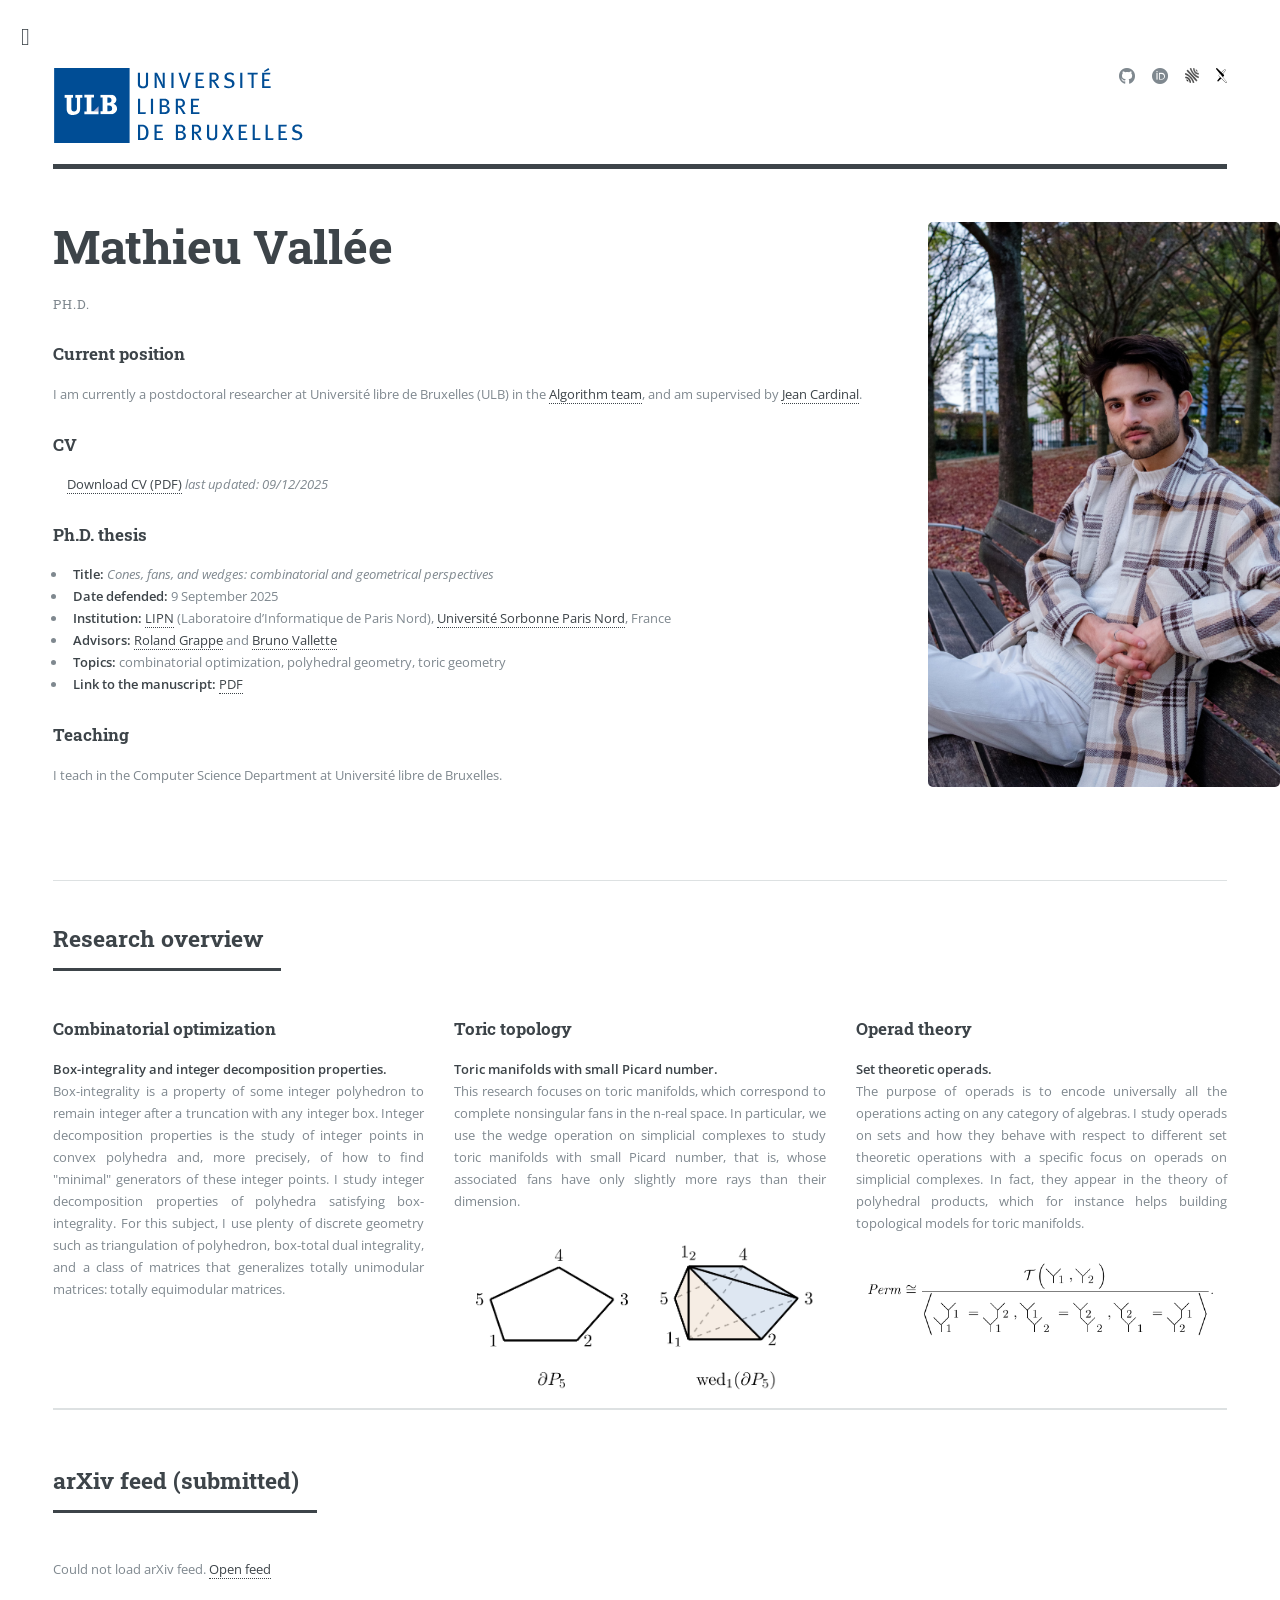
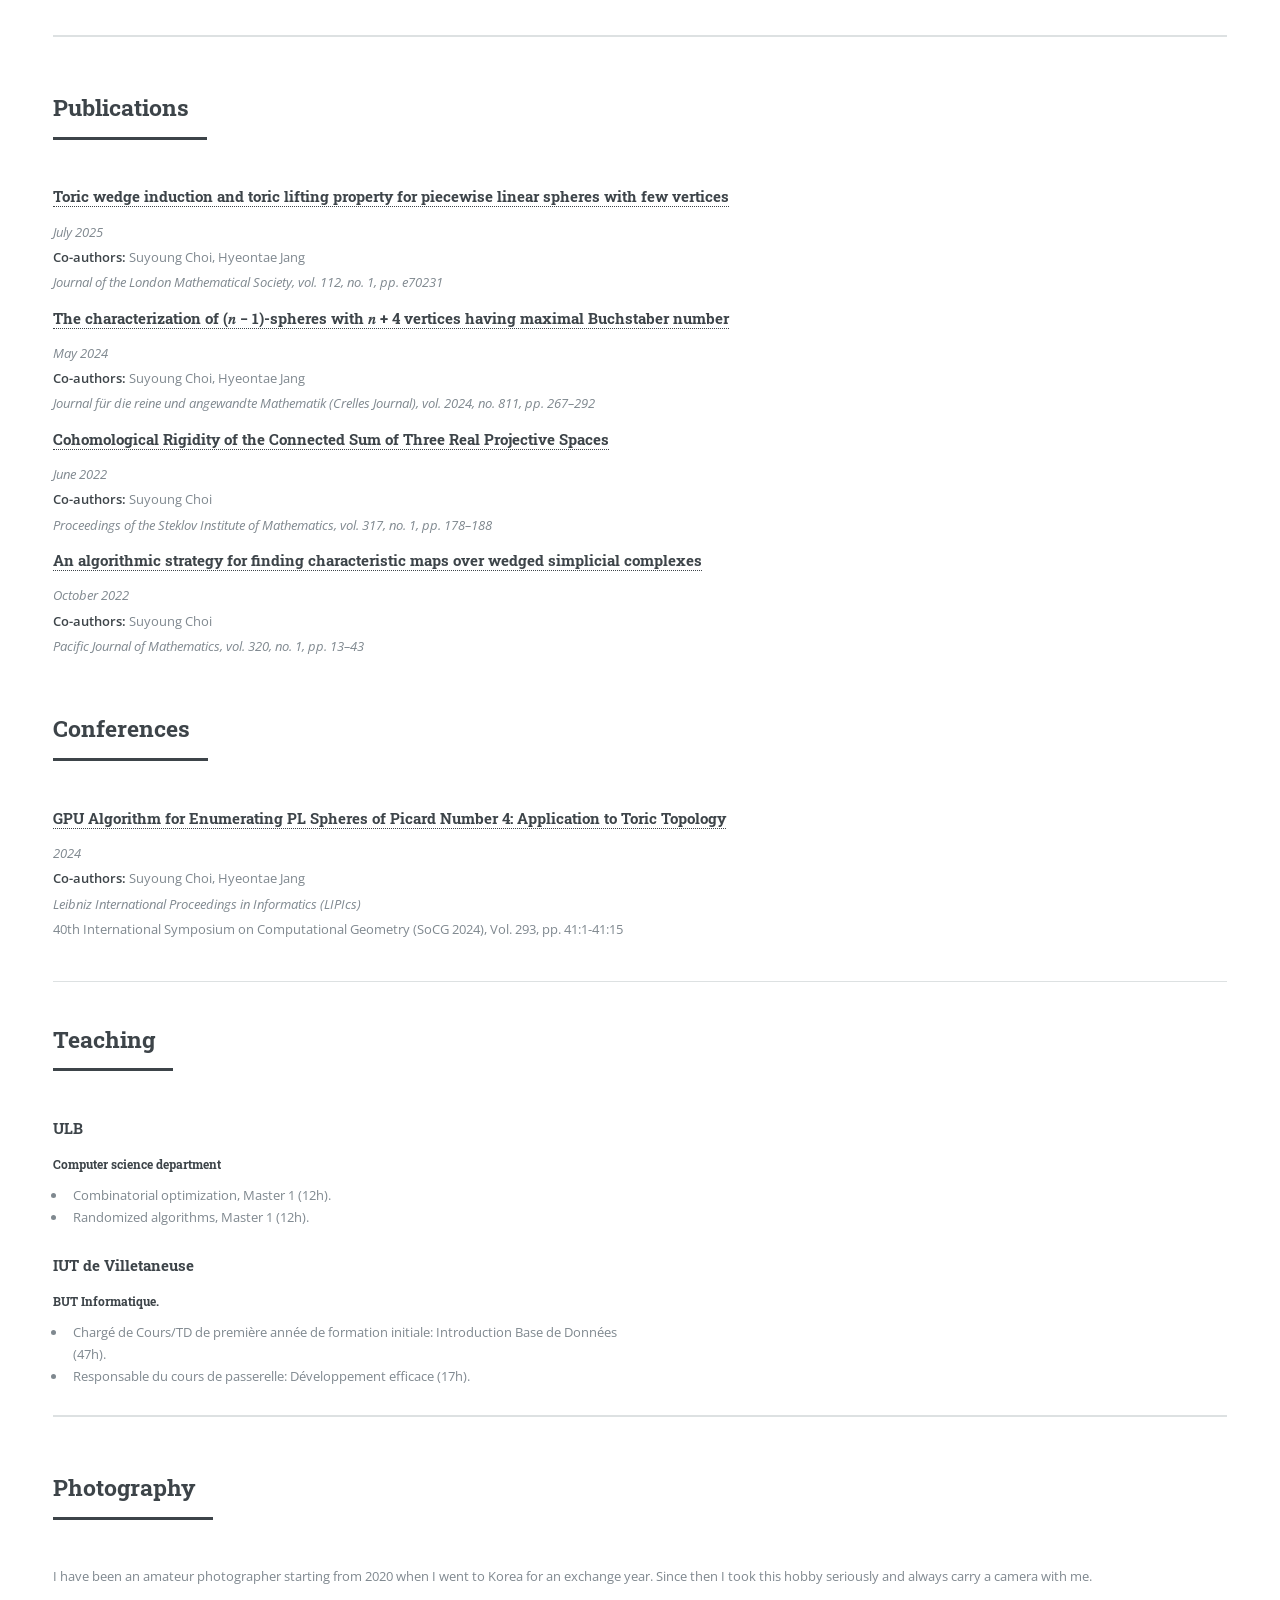
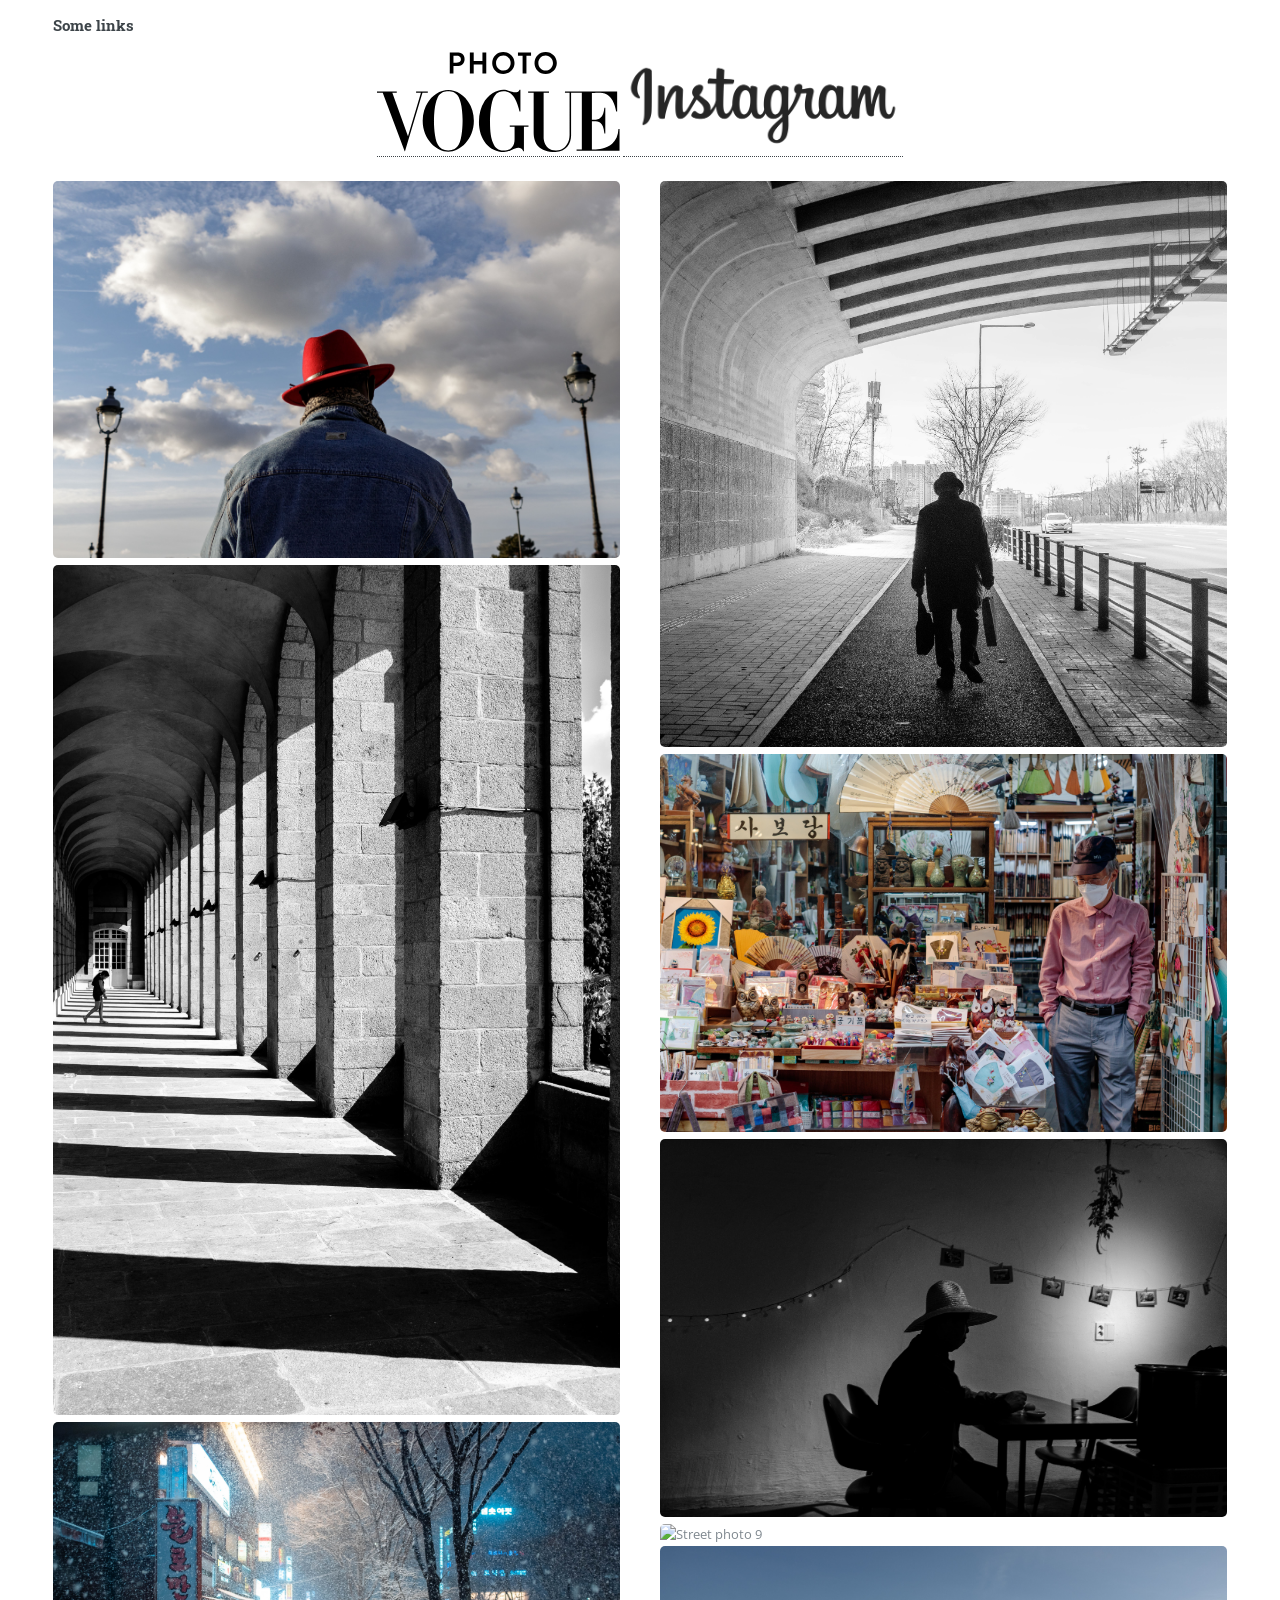
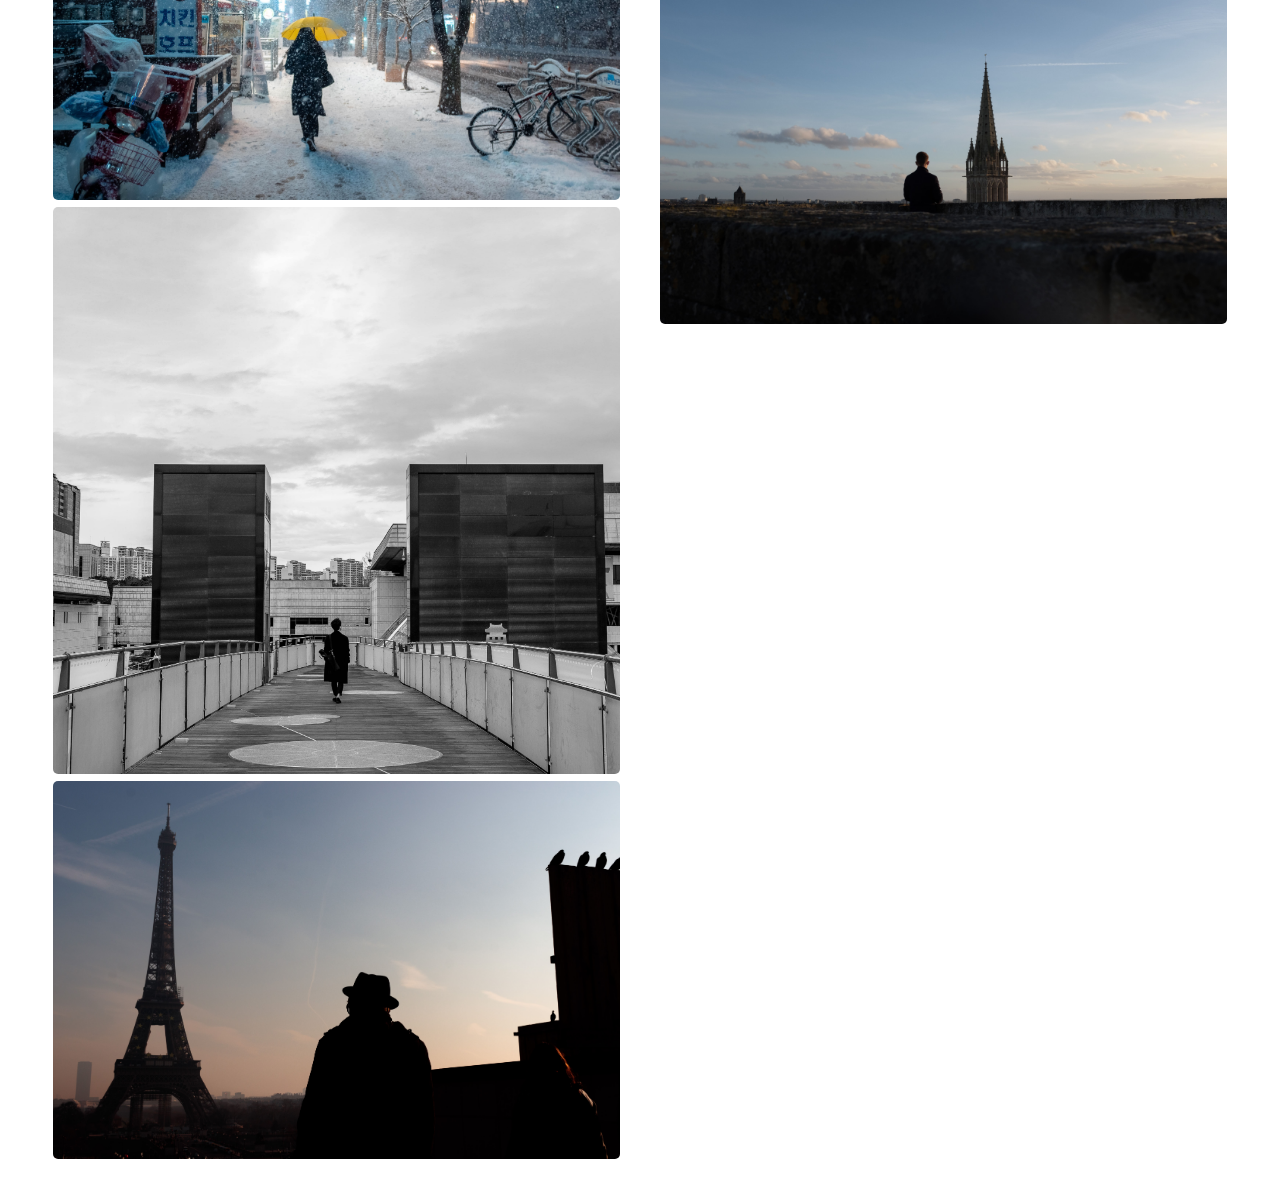
==== commit 2c7b77f3: "adding CV" ====
--- a/index.html
+++ b/index.html
@@ -92,6 +92,8 @@
     I am currently a postdoctoral researcher at Université libre de Bruxelles (ULB) in the <a href="https://algo.ulb.be/">Algorithm team</a>, and am
     supervised by <a href="https://jean.cardinal.web.ulb.be/">Jean Cardinal</a>.
   </p>
+  <h3>CV</h3>
+  <ul><a href="./pdf/cv.pdf">Download CV (PDF)</a> <i>last updated: 09/12/2025</i></ul>
 
   <h3>Ph.D. thesis</h3>
   <ul>
@@ -108,6 +110,8 @@
     <li><strong>Topics:</strong> combinatorial optimization, polyhedral geometry, toric geometry</li>
     <li><strong>Link to the manuscript:</strong> <a href="./pdf/manuscrit_thèse.pdf">PDF</a></li>
   </ul>
+
+  
 
   <h3>Teaching</h3>
   <p>
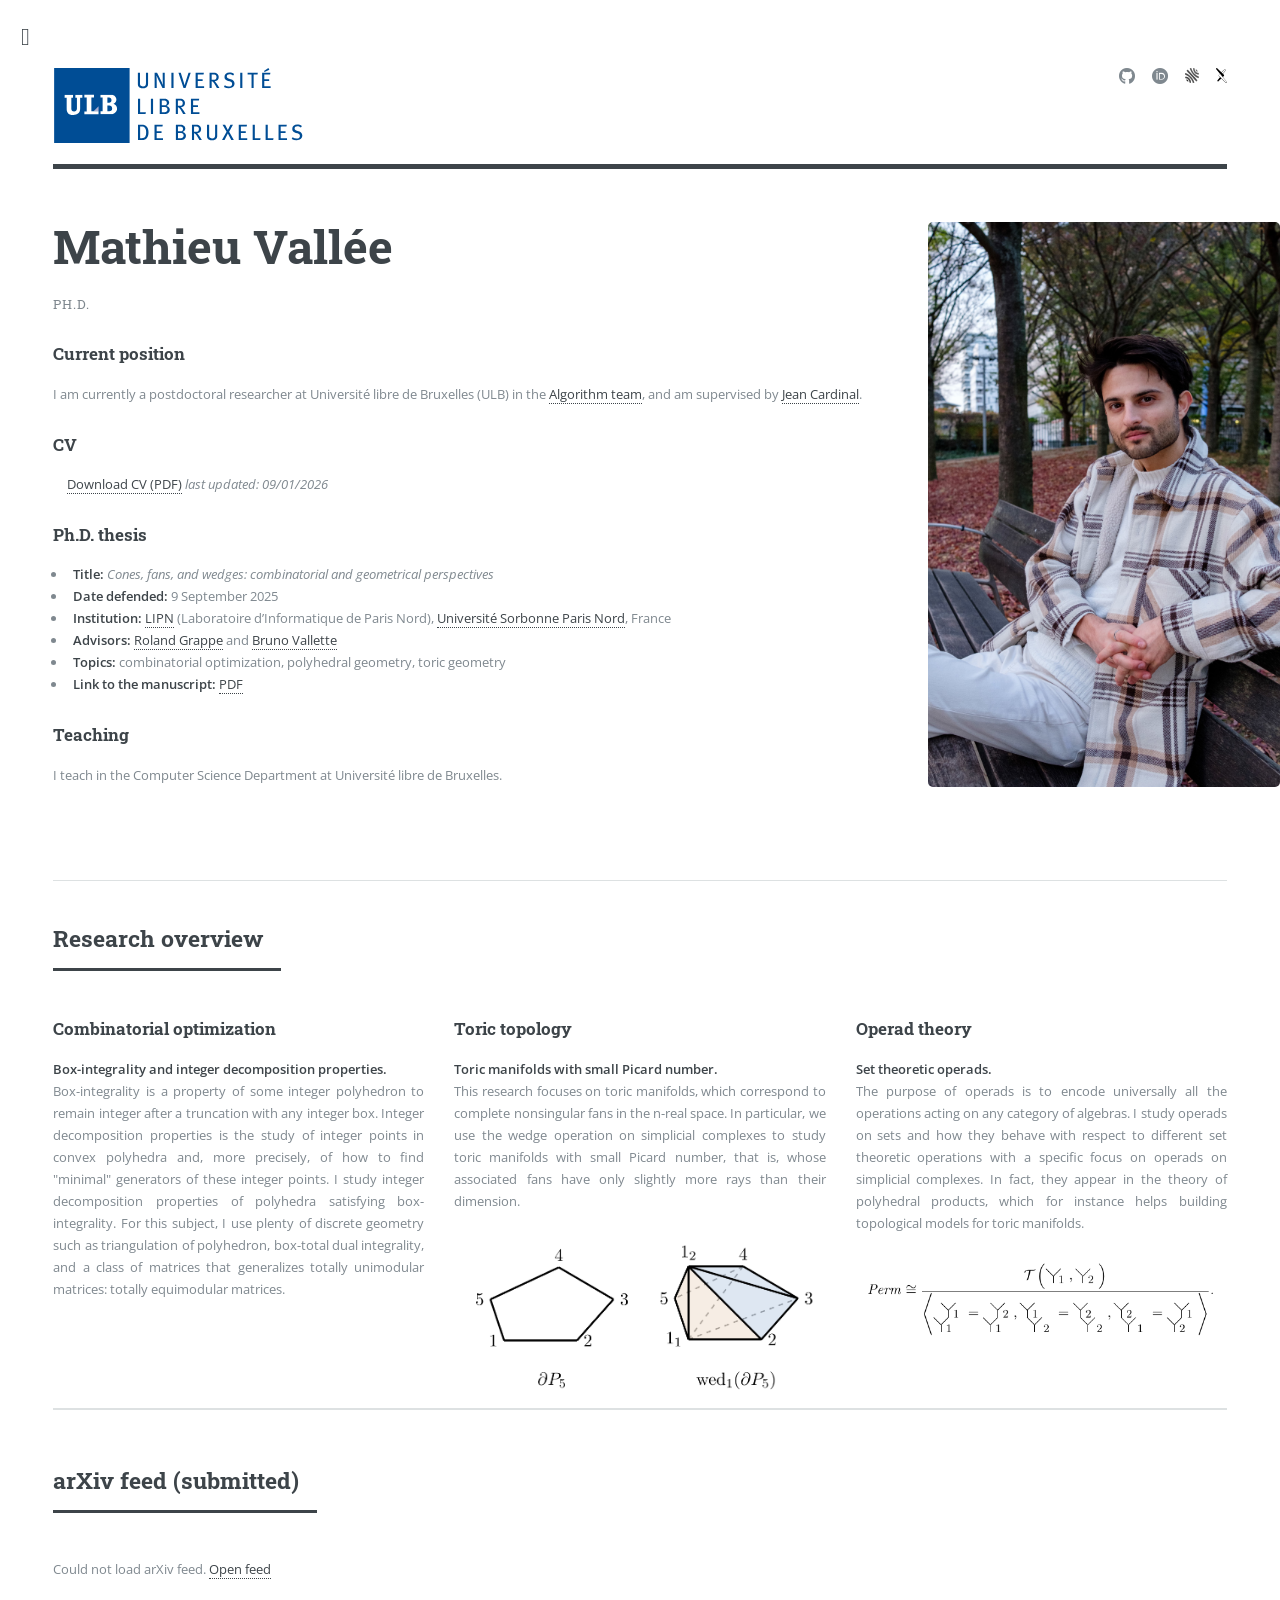
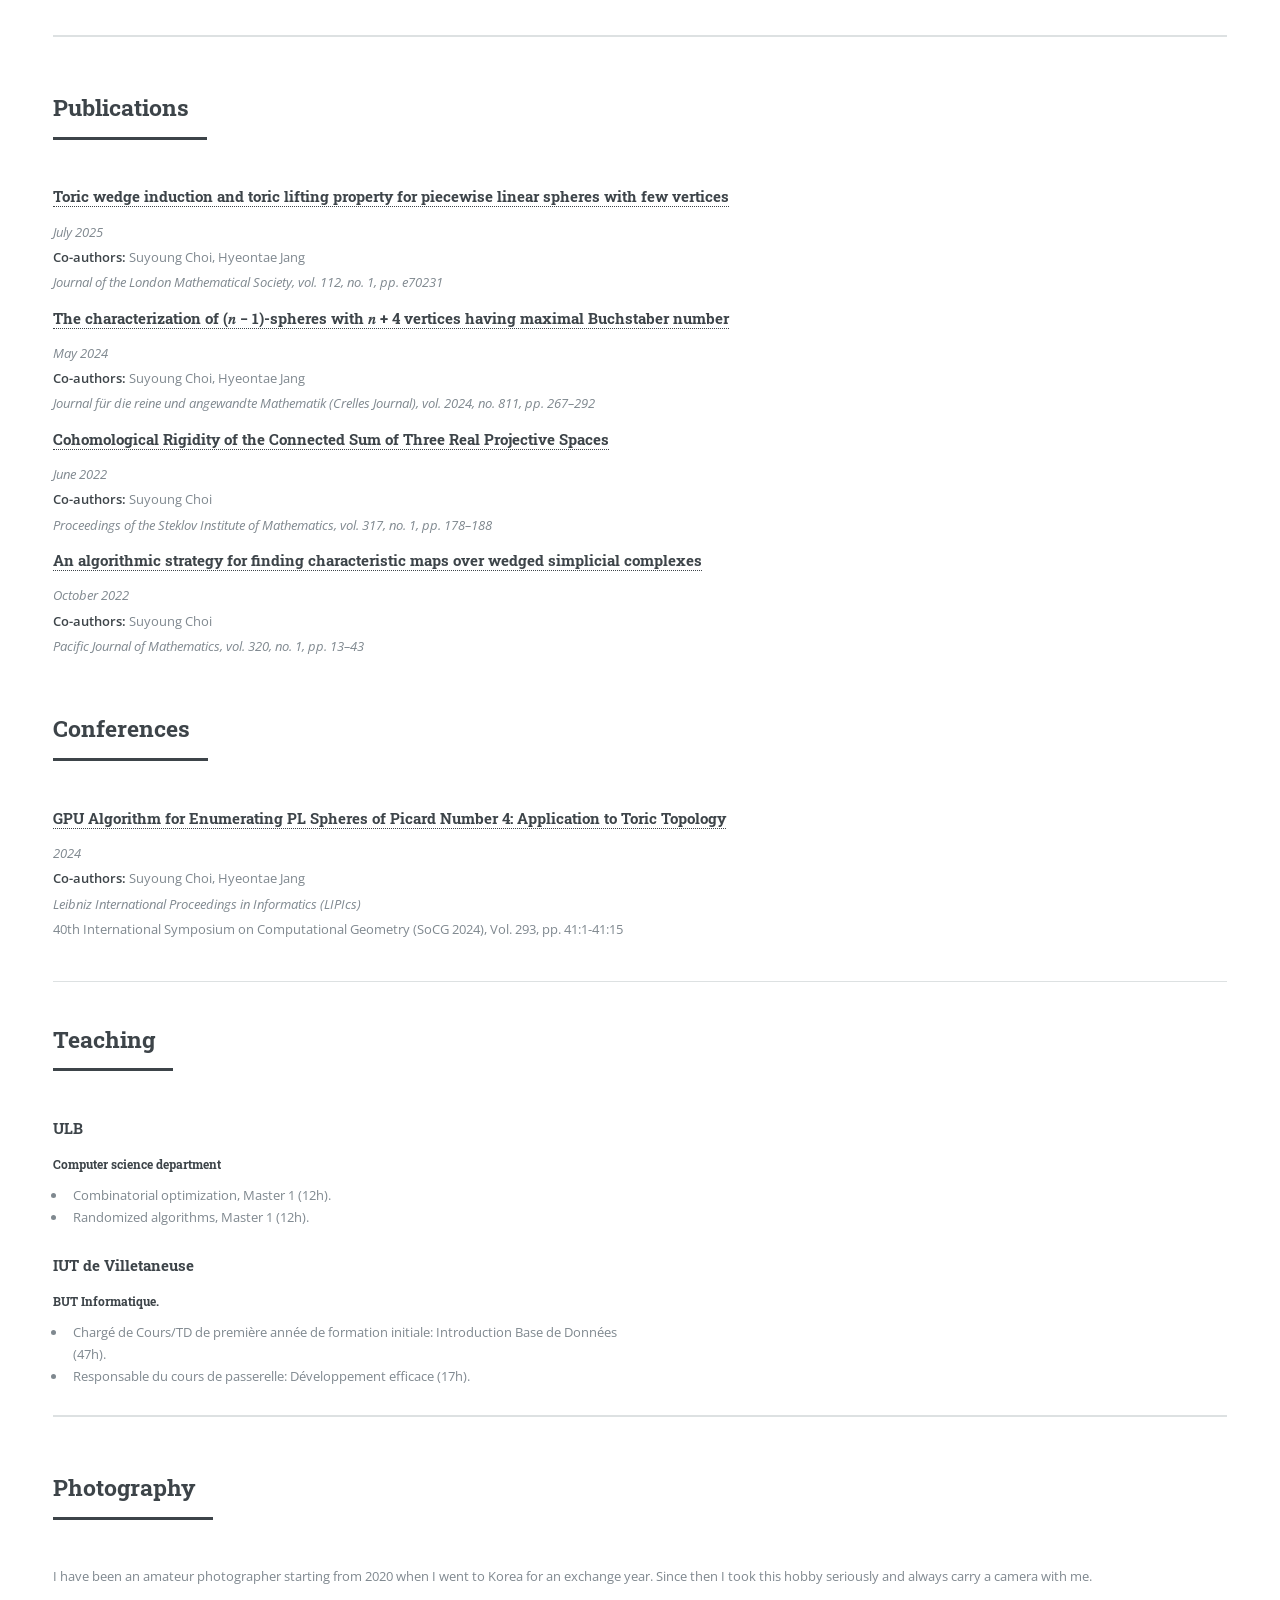
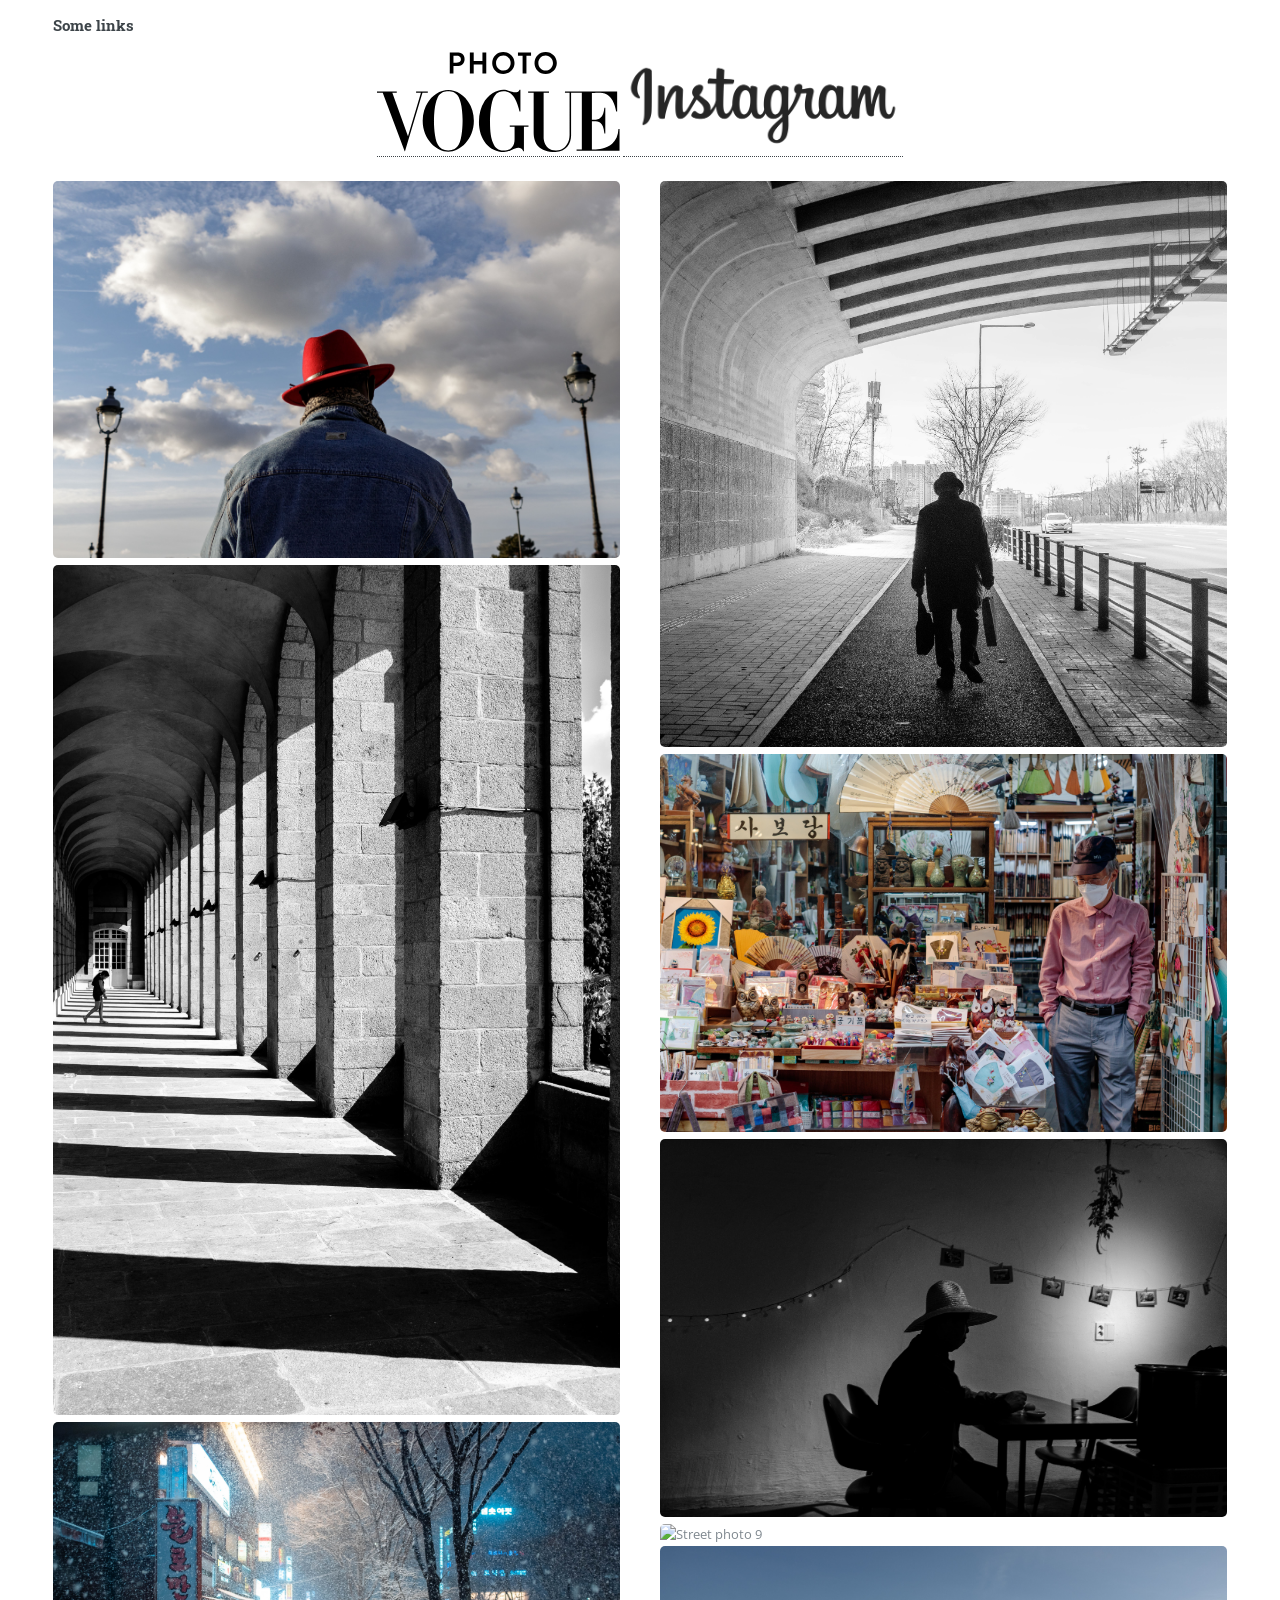
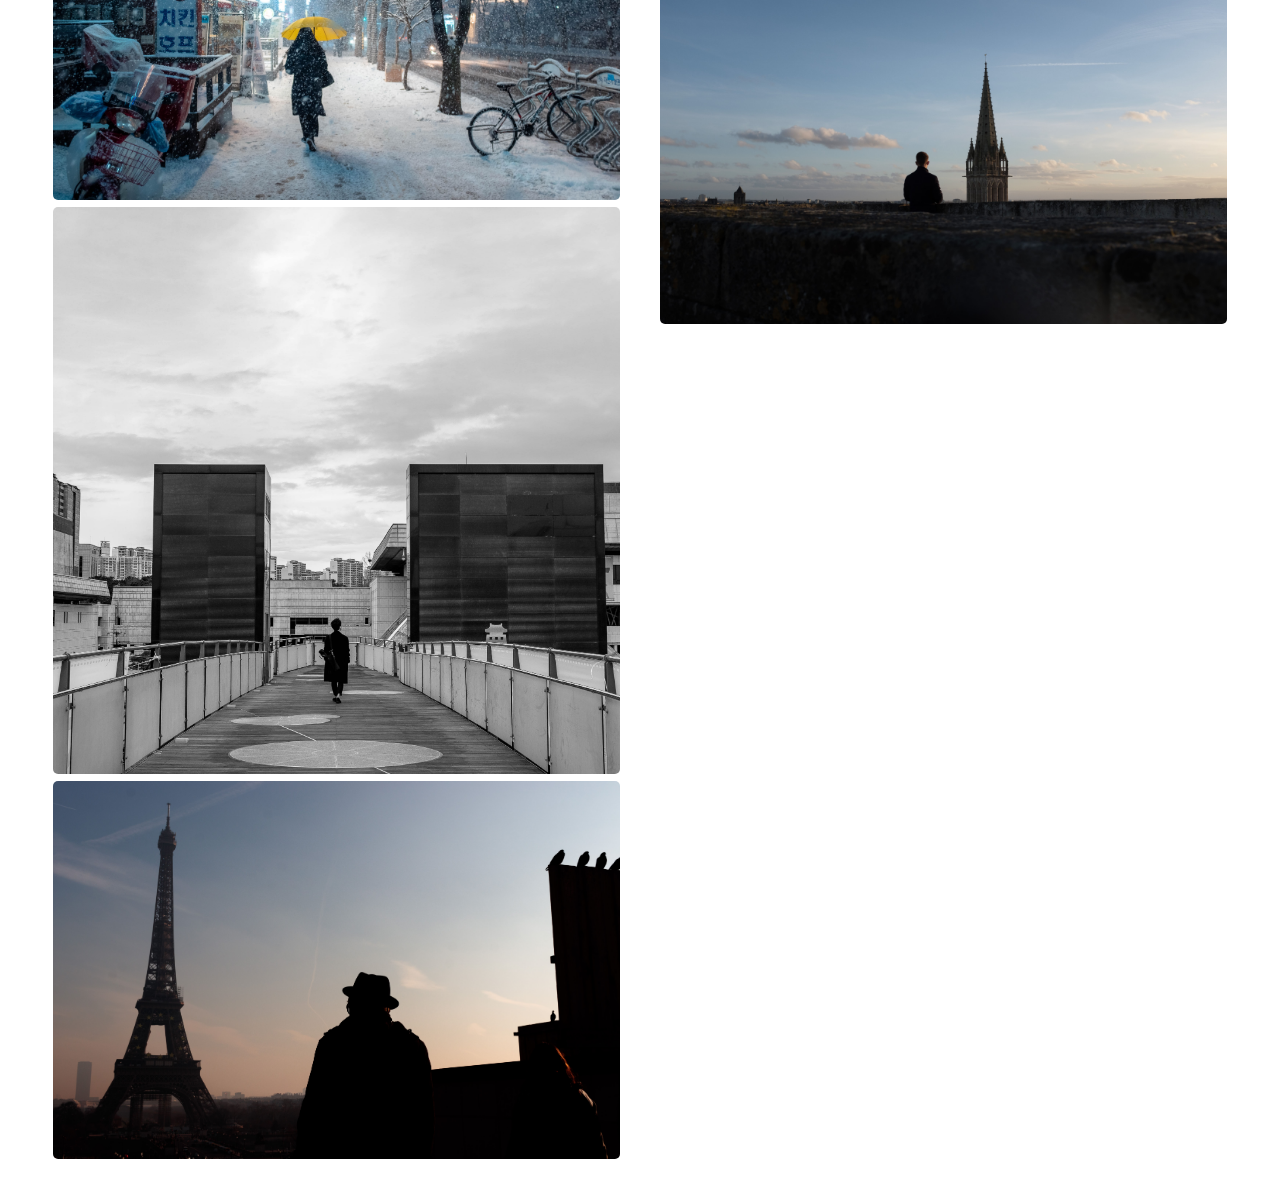
==== commit fada8739: "update CV" ====
--- a/index.html
+++ b/index.html
@@ -93,7 +93,7 @@
     supervised by <a href="https://jean.cardinal.web.ulb.be/">Jean Cardinal</a>.
   </p>
   <h3>CV</h3>
-  <ul><a href="./pdf/cv.pdf">Download CV (PDF)</a> <i>last updated: 09/12/2025</i></ul>
+  <ul><a href="./pdf/cv.pdf">Download CV (PDF)</a> <i>last updated: 09/01/2026</i></ul>
 
   <h3>Ph.D. thesis</h3>
   <ul>
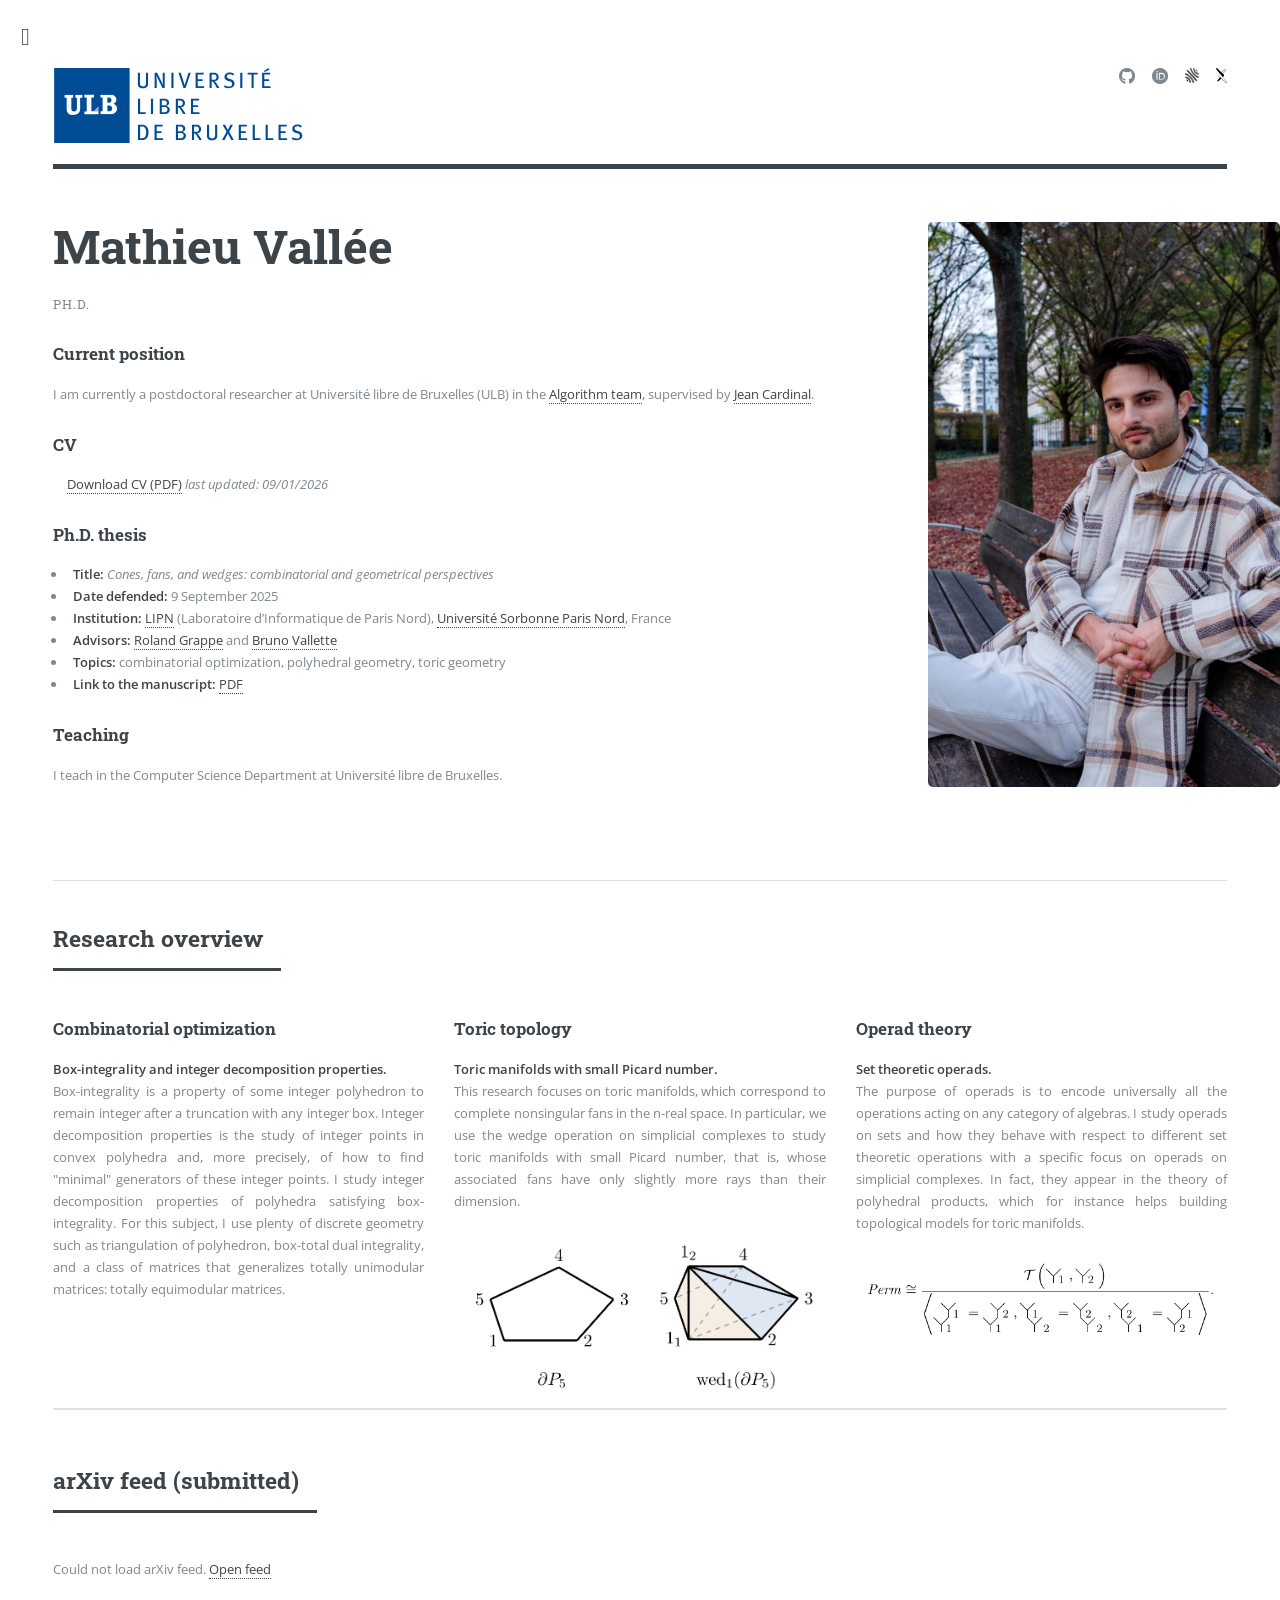
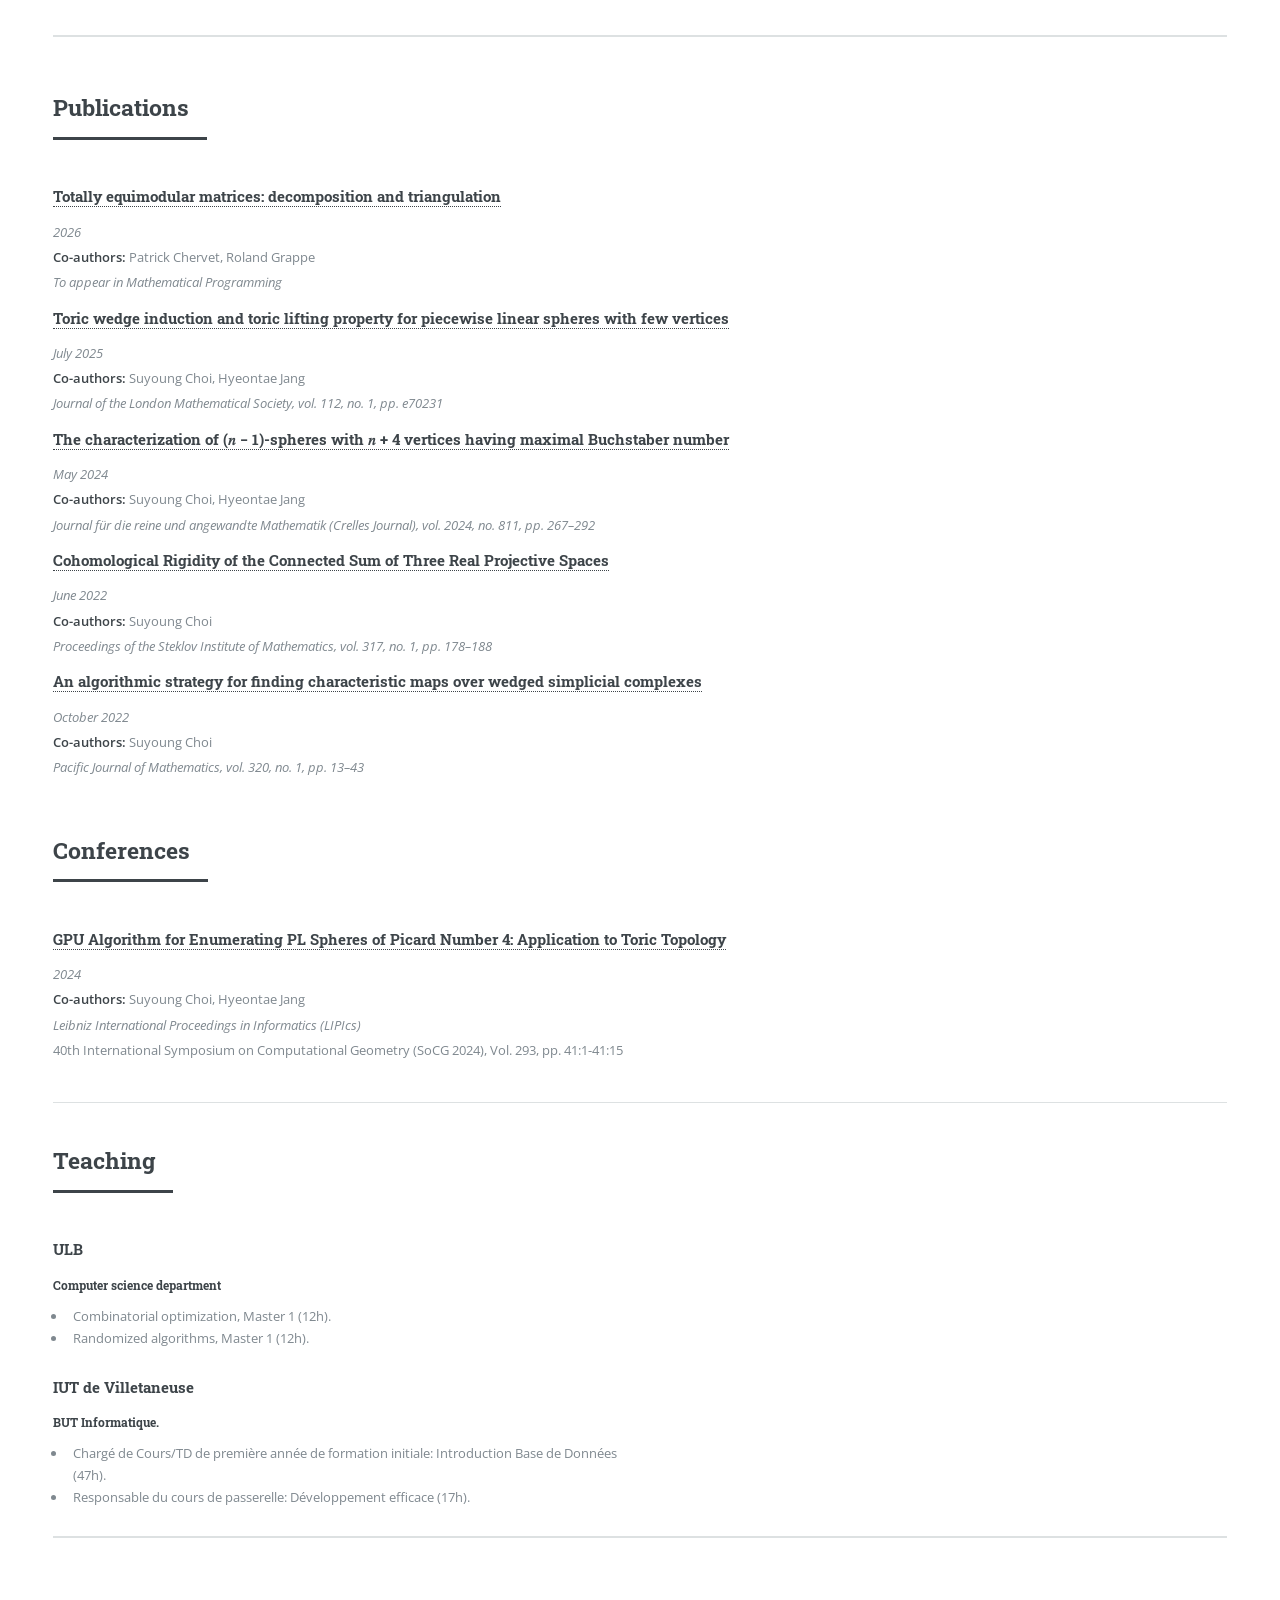
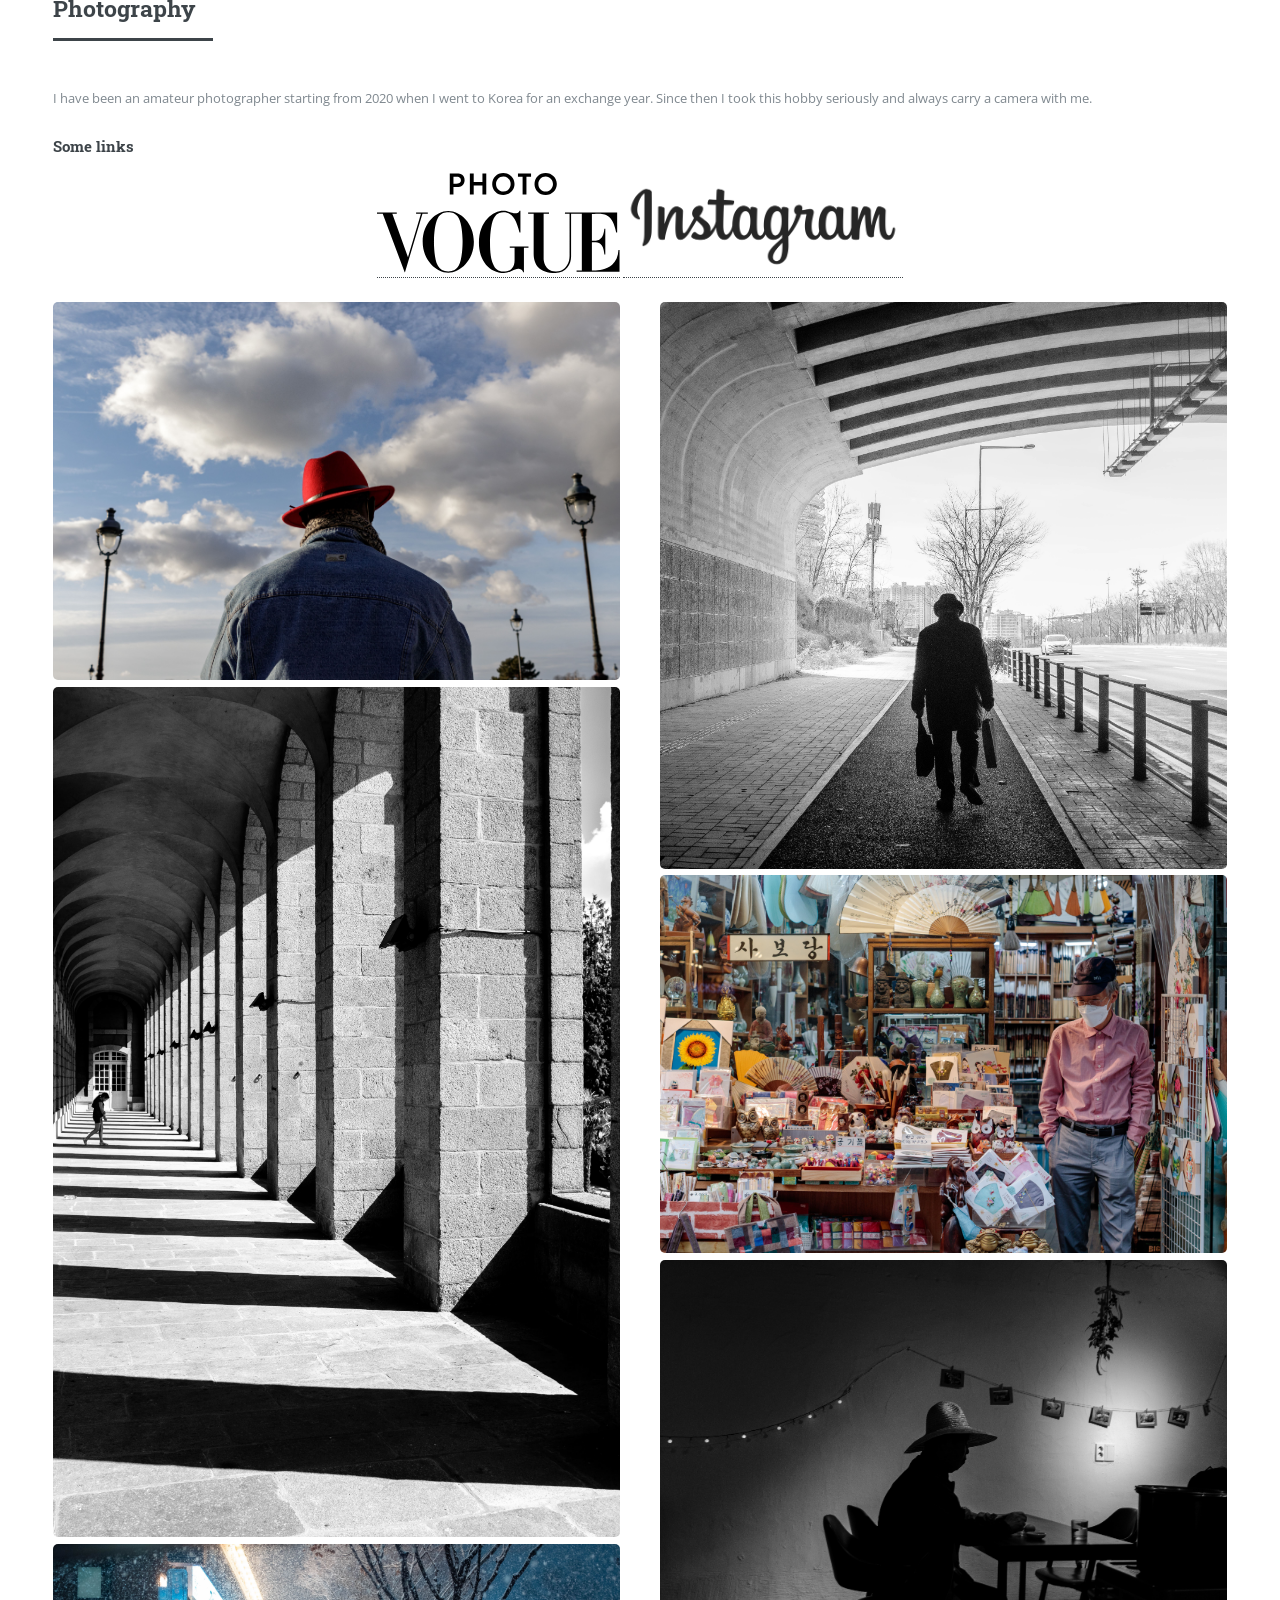
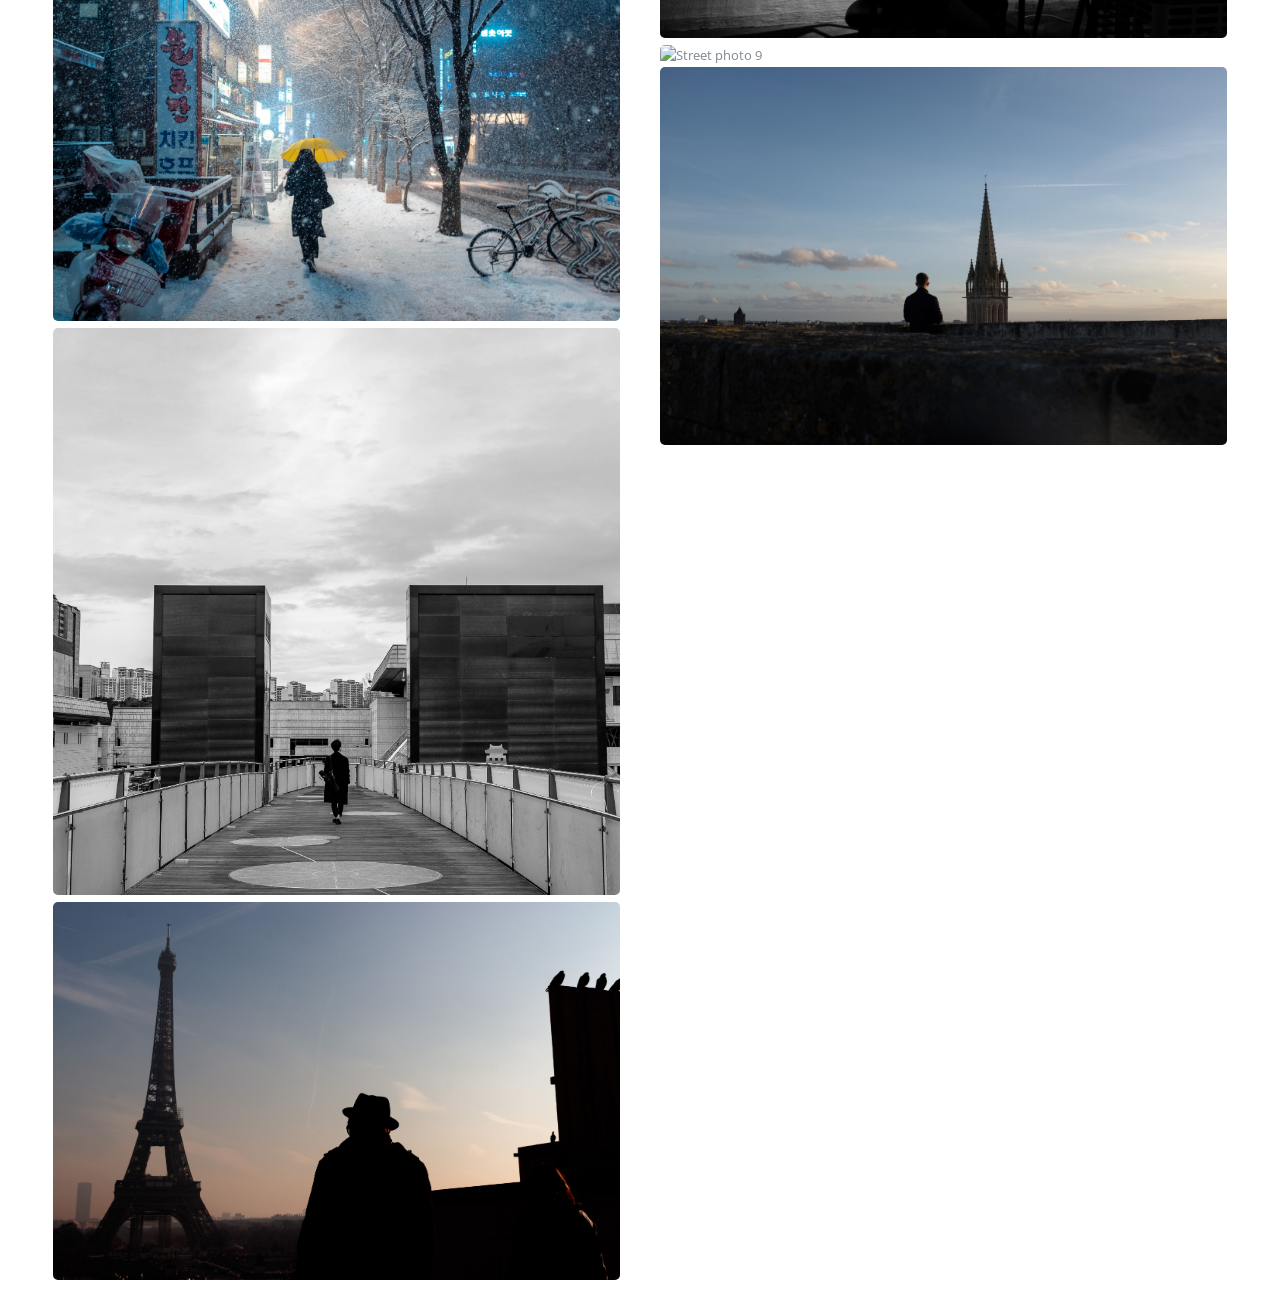
==== commit 6f3b952c: "edit" ====
--- a/index.html
+++ b/index.html
@@ -89,7 +89,7 @@
 
   <h3>Current position</h3>
   <p>
-    I am currently a postdoctoral researcher at Université libre de Bruxelles (ULB) in the <a href="https://algo.ulb.be/">Algorithm team</a>, and am
+    I am currently a postdoctoral researcher at Université libre de Bruxelles (ULB) in the <a href="https://algo.ulb.be/">Algorithm team</a>,
     supervised by <a href="https://jean.cardinal.web.ulb.be/">Jean Cardinal</a>.
   </p>
   <h3>CV</h3>
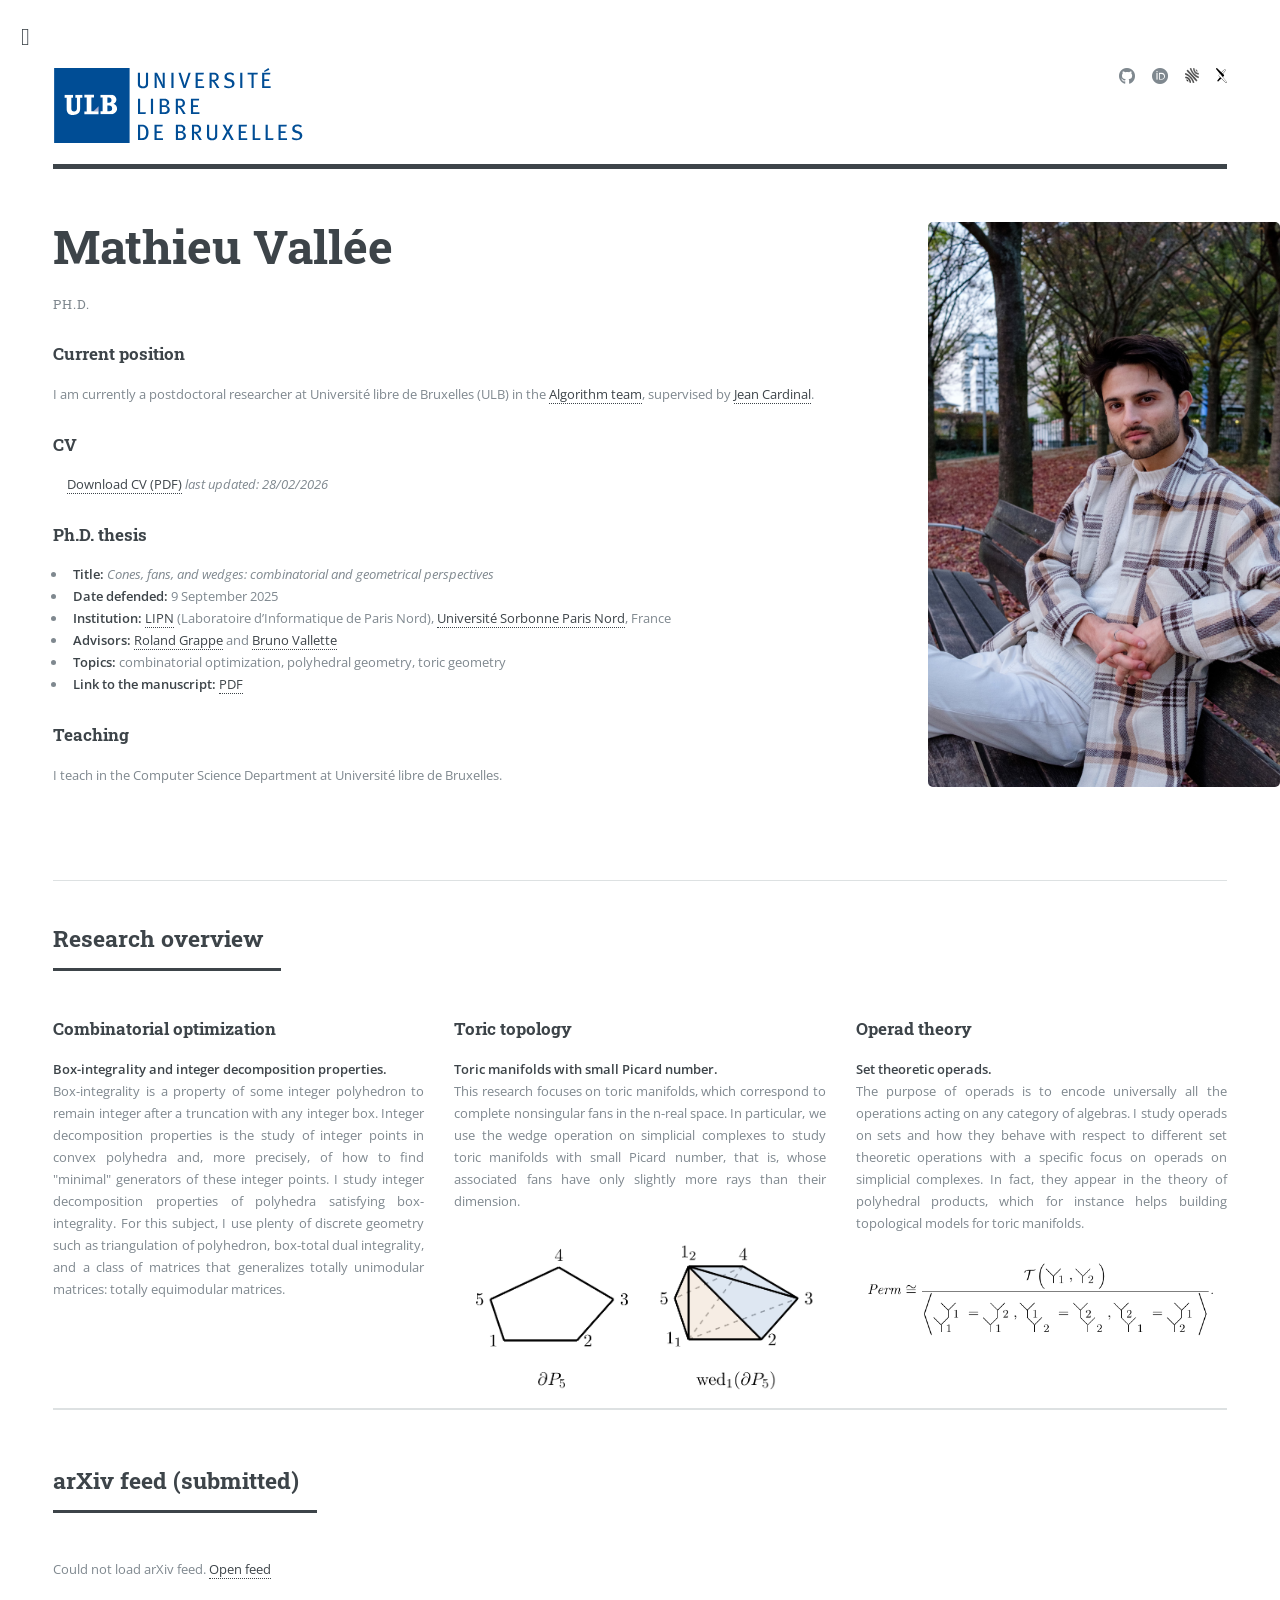
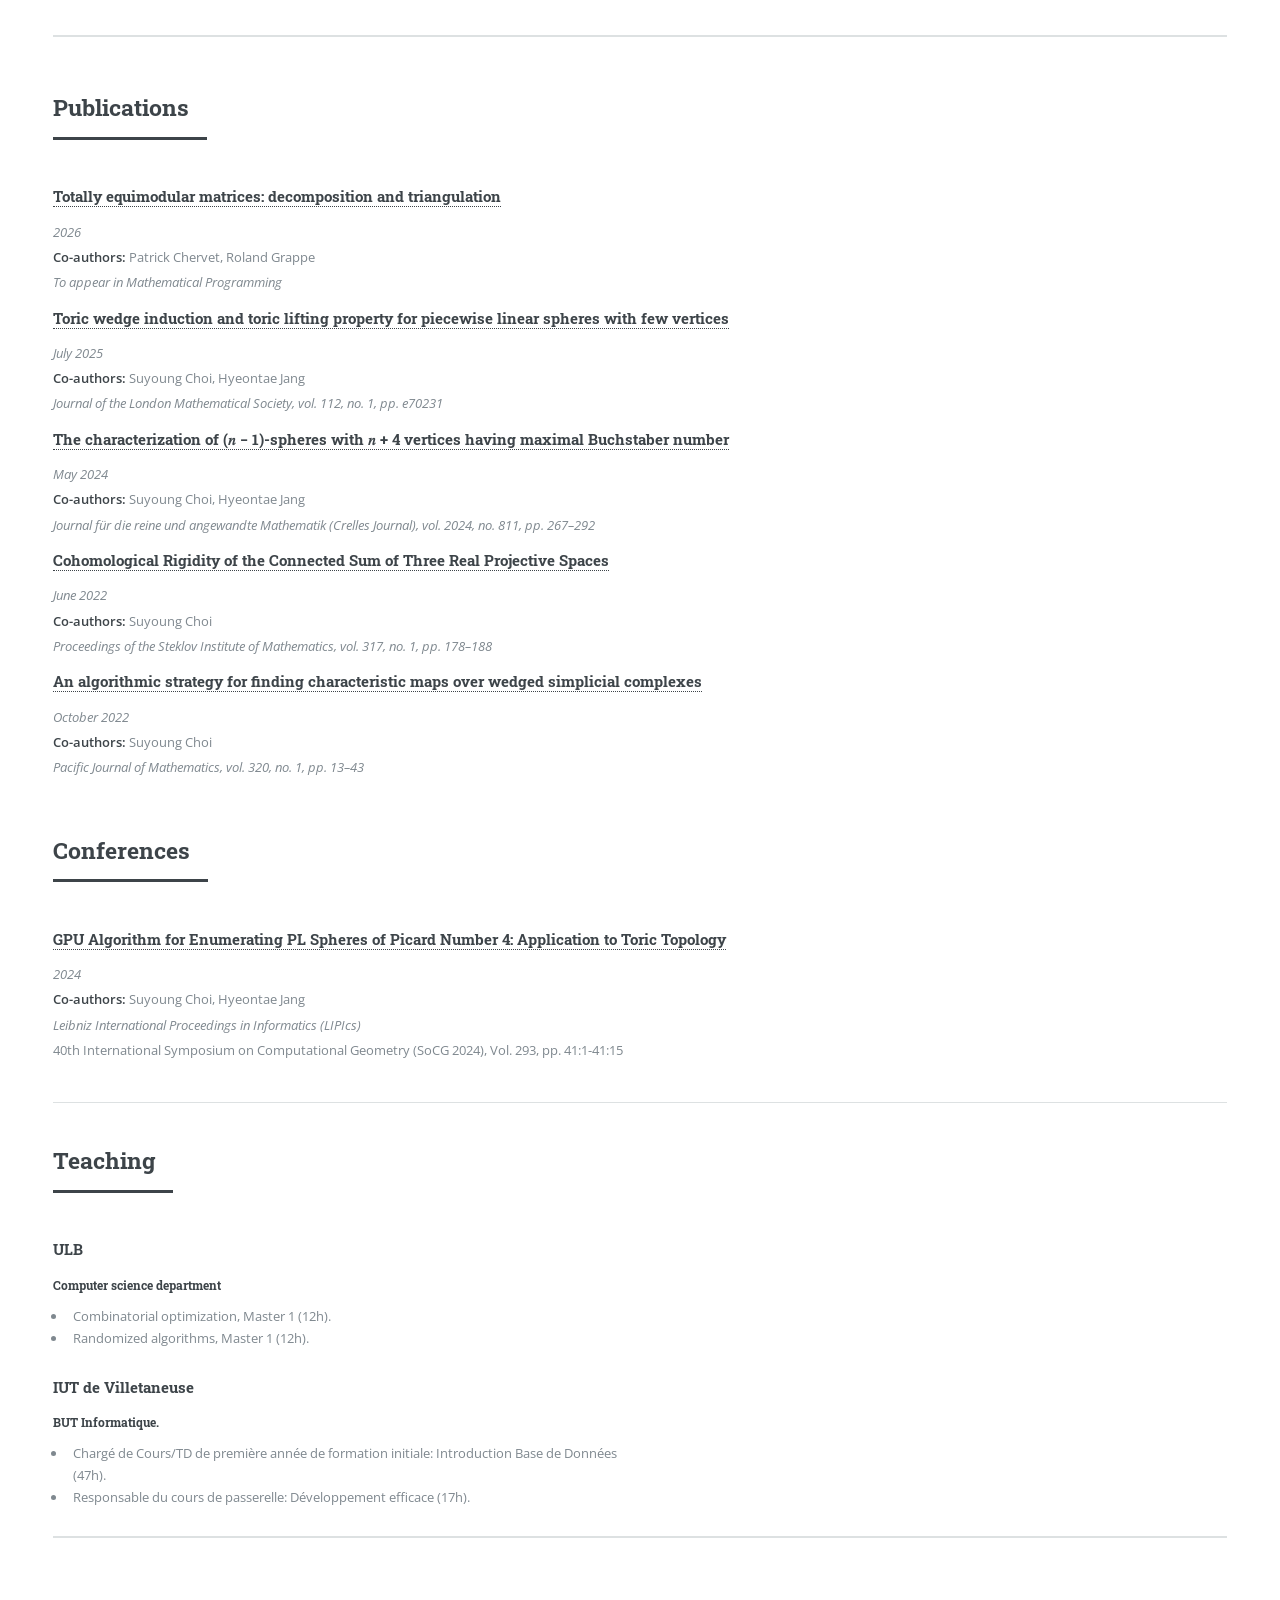
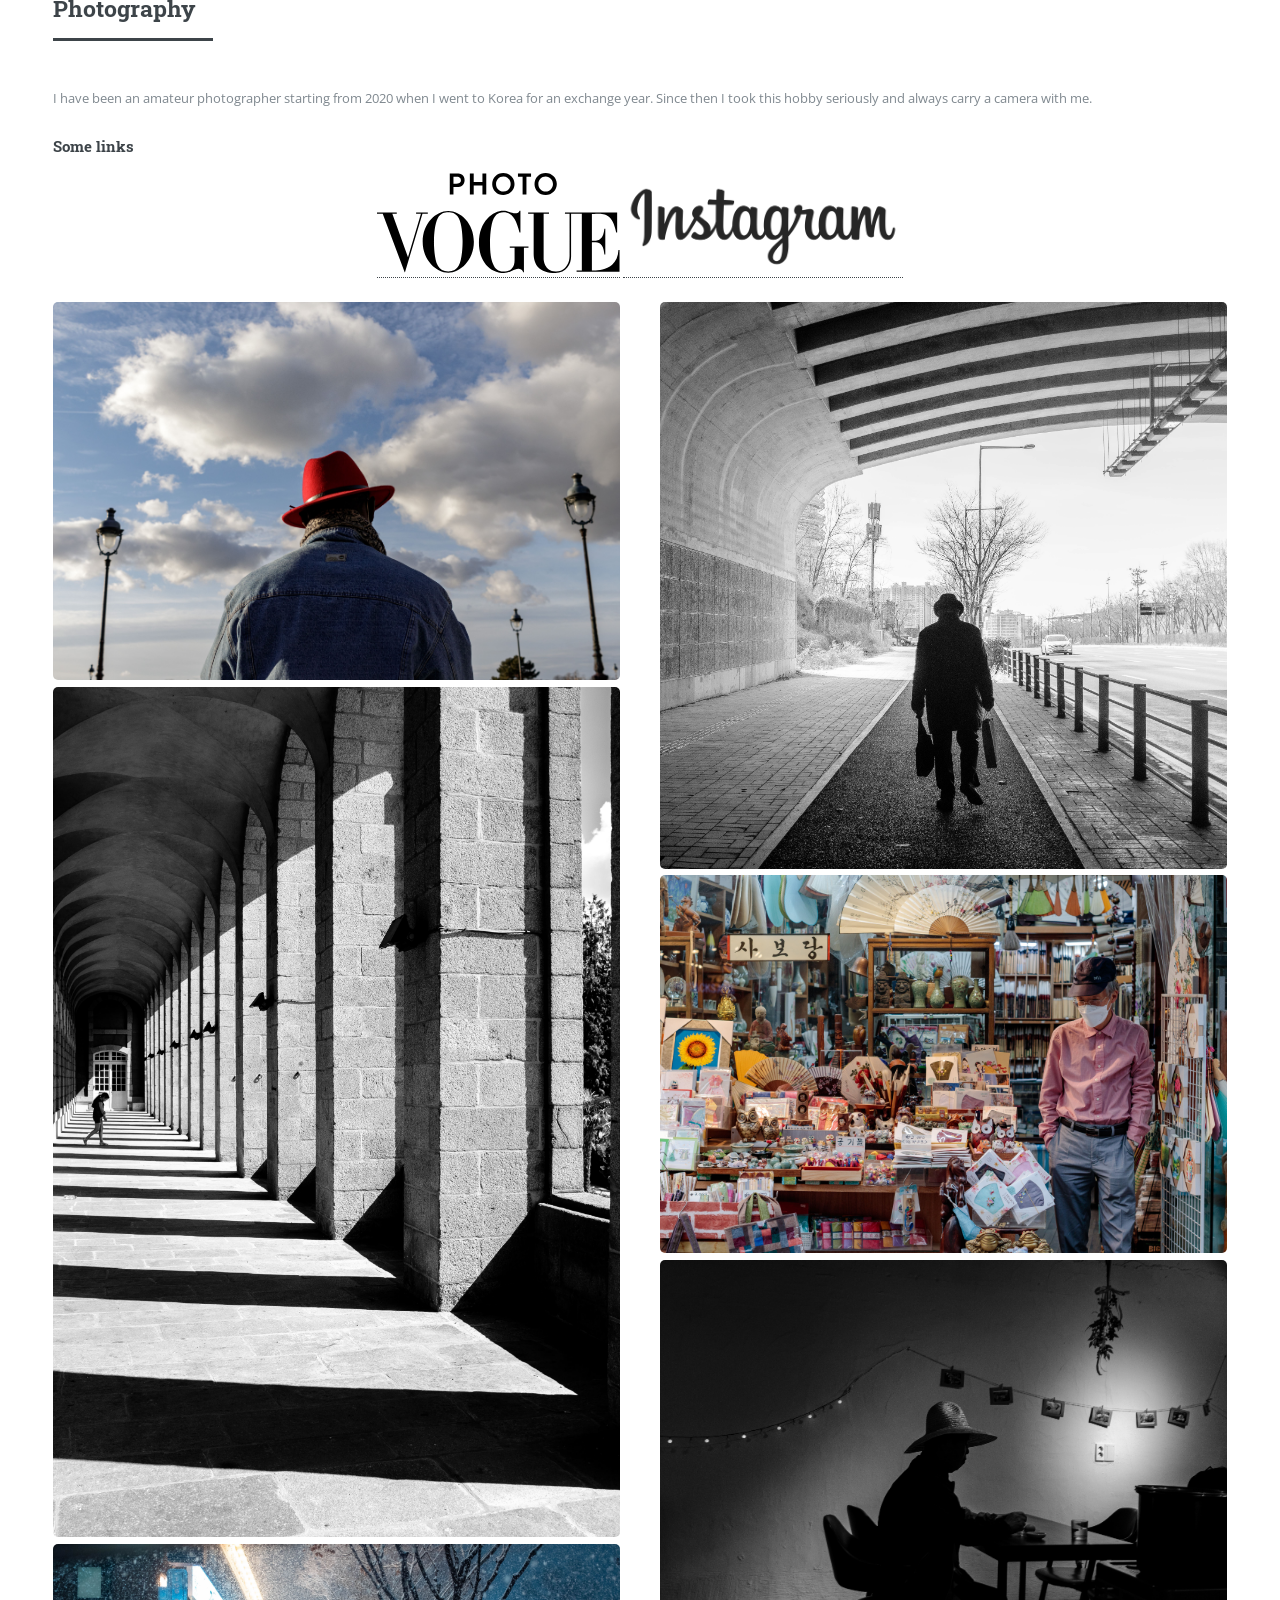
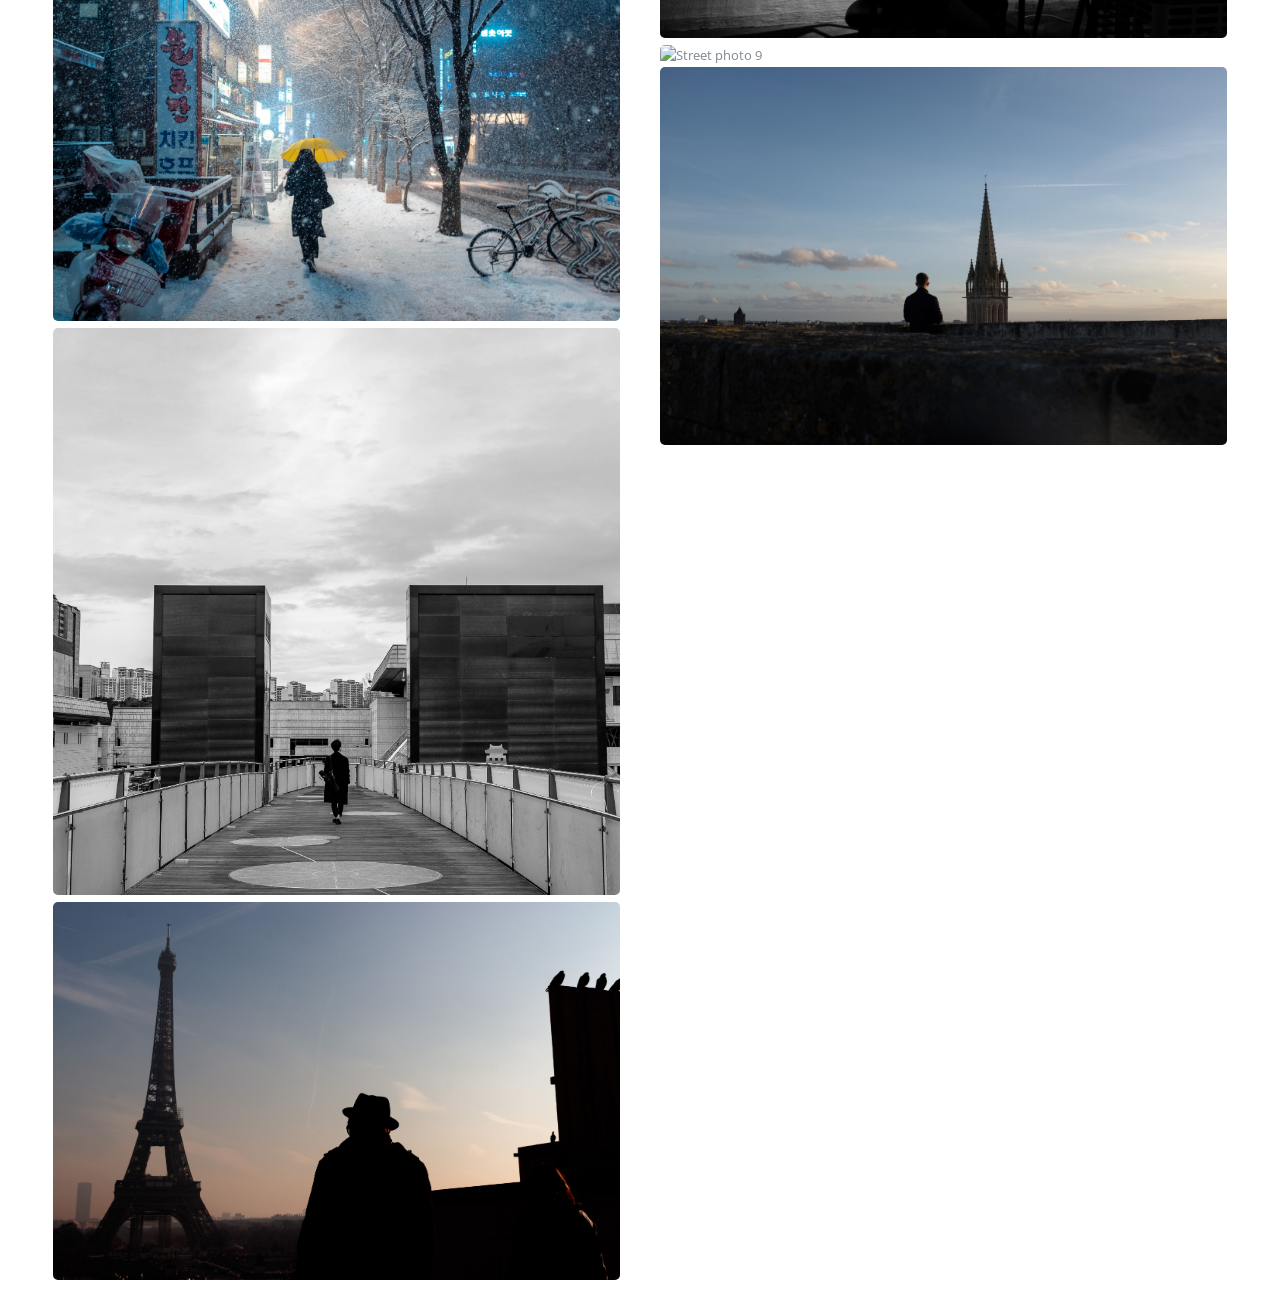
==== commit 4face1b2: "CV date update" ====
--- a/index.html
+++ b/index.html
@@ -93,7 +93,7 @@
     supervised by <a href="https://jean.cardinal.web.ulb.be/">Jean Cardinal</a>.
   </p>
   <h3>CV</h3>
-  <ul><a href="./pdf/cv.pdf">Download CV (PDF)</a> <i>last updated: 09/01/2026</i></ul>
+  <ul><a href="./pdf/cv.pdf">Download CV (PDF)</a> <i>last updated: 28/02/2026</i></ul>
 
   <h3>Ph.D. thesis</h3>
   <ul>
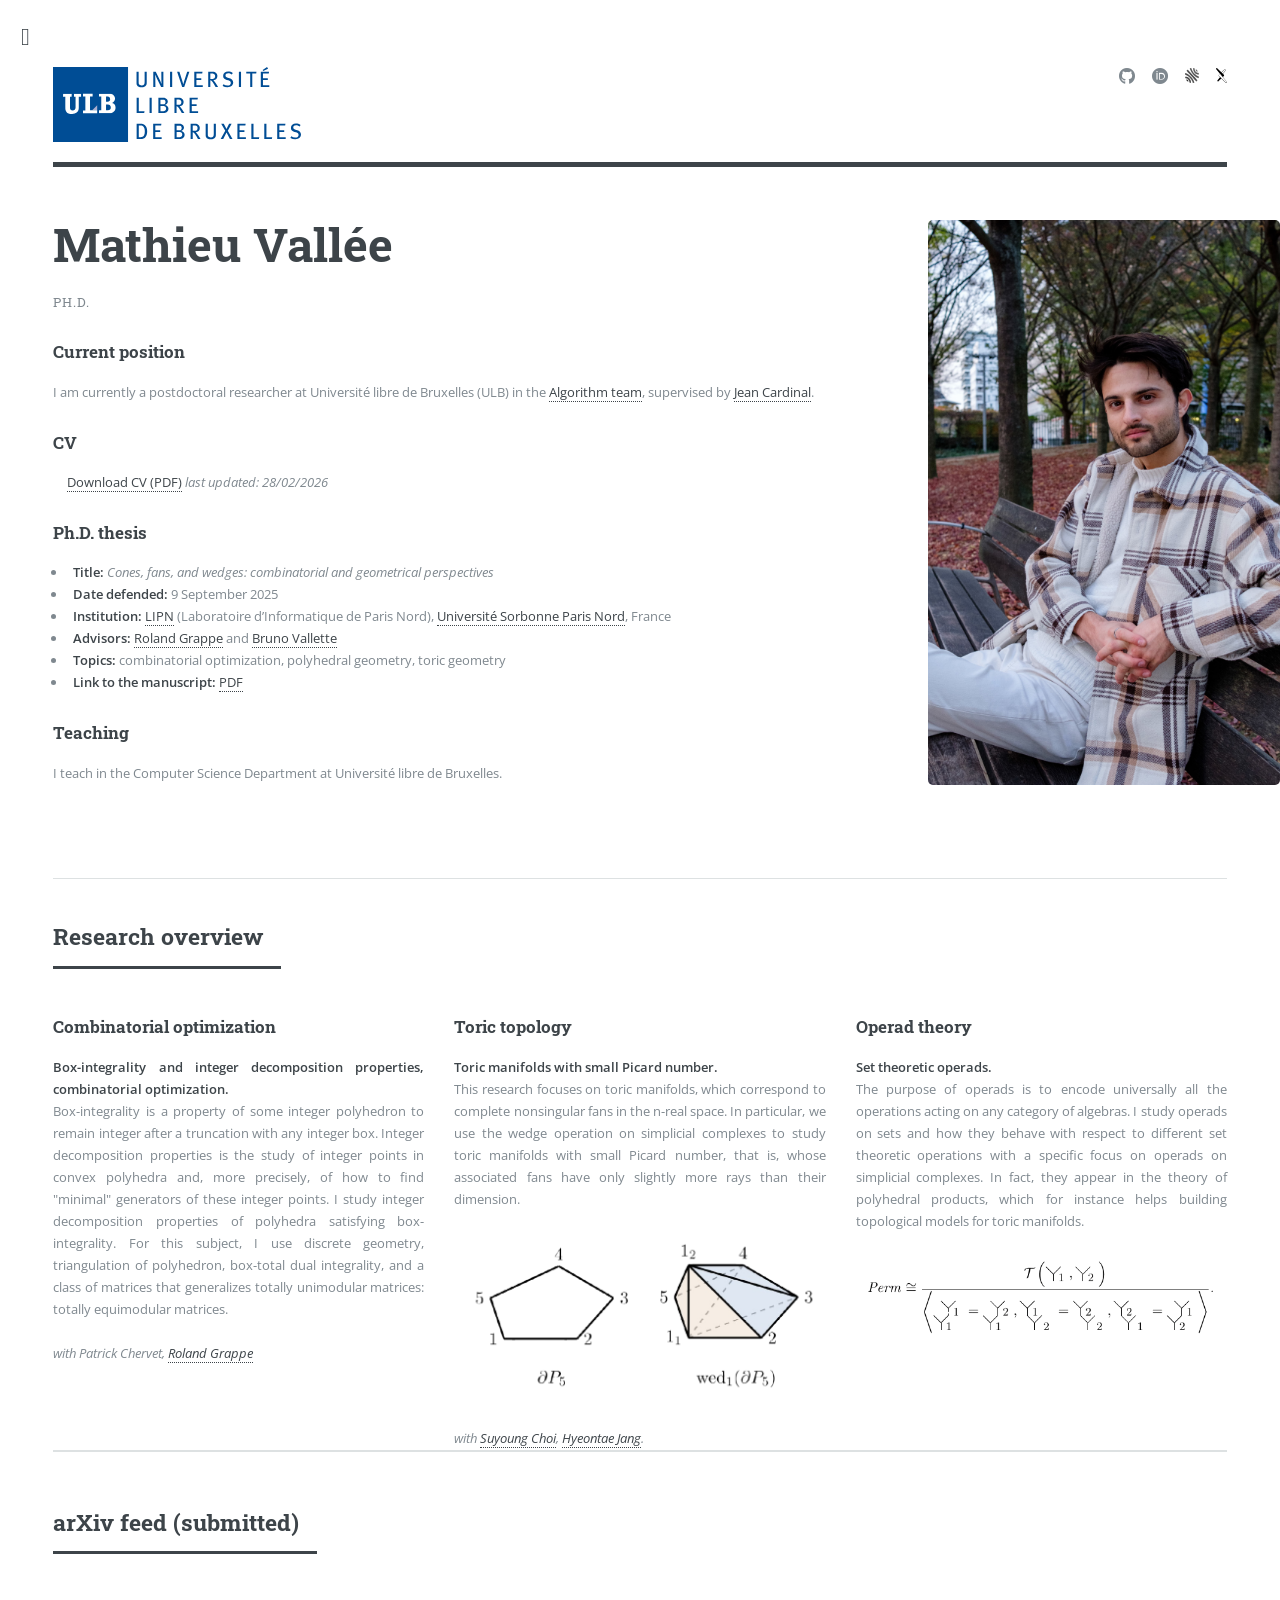
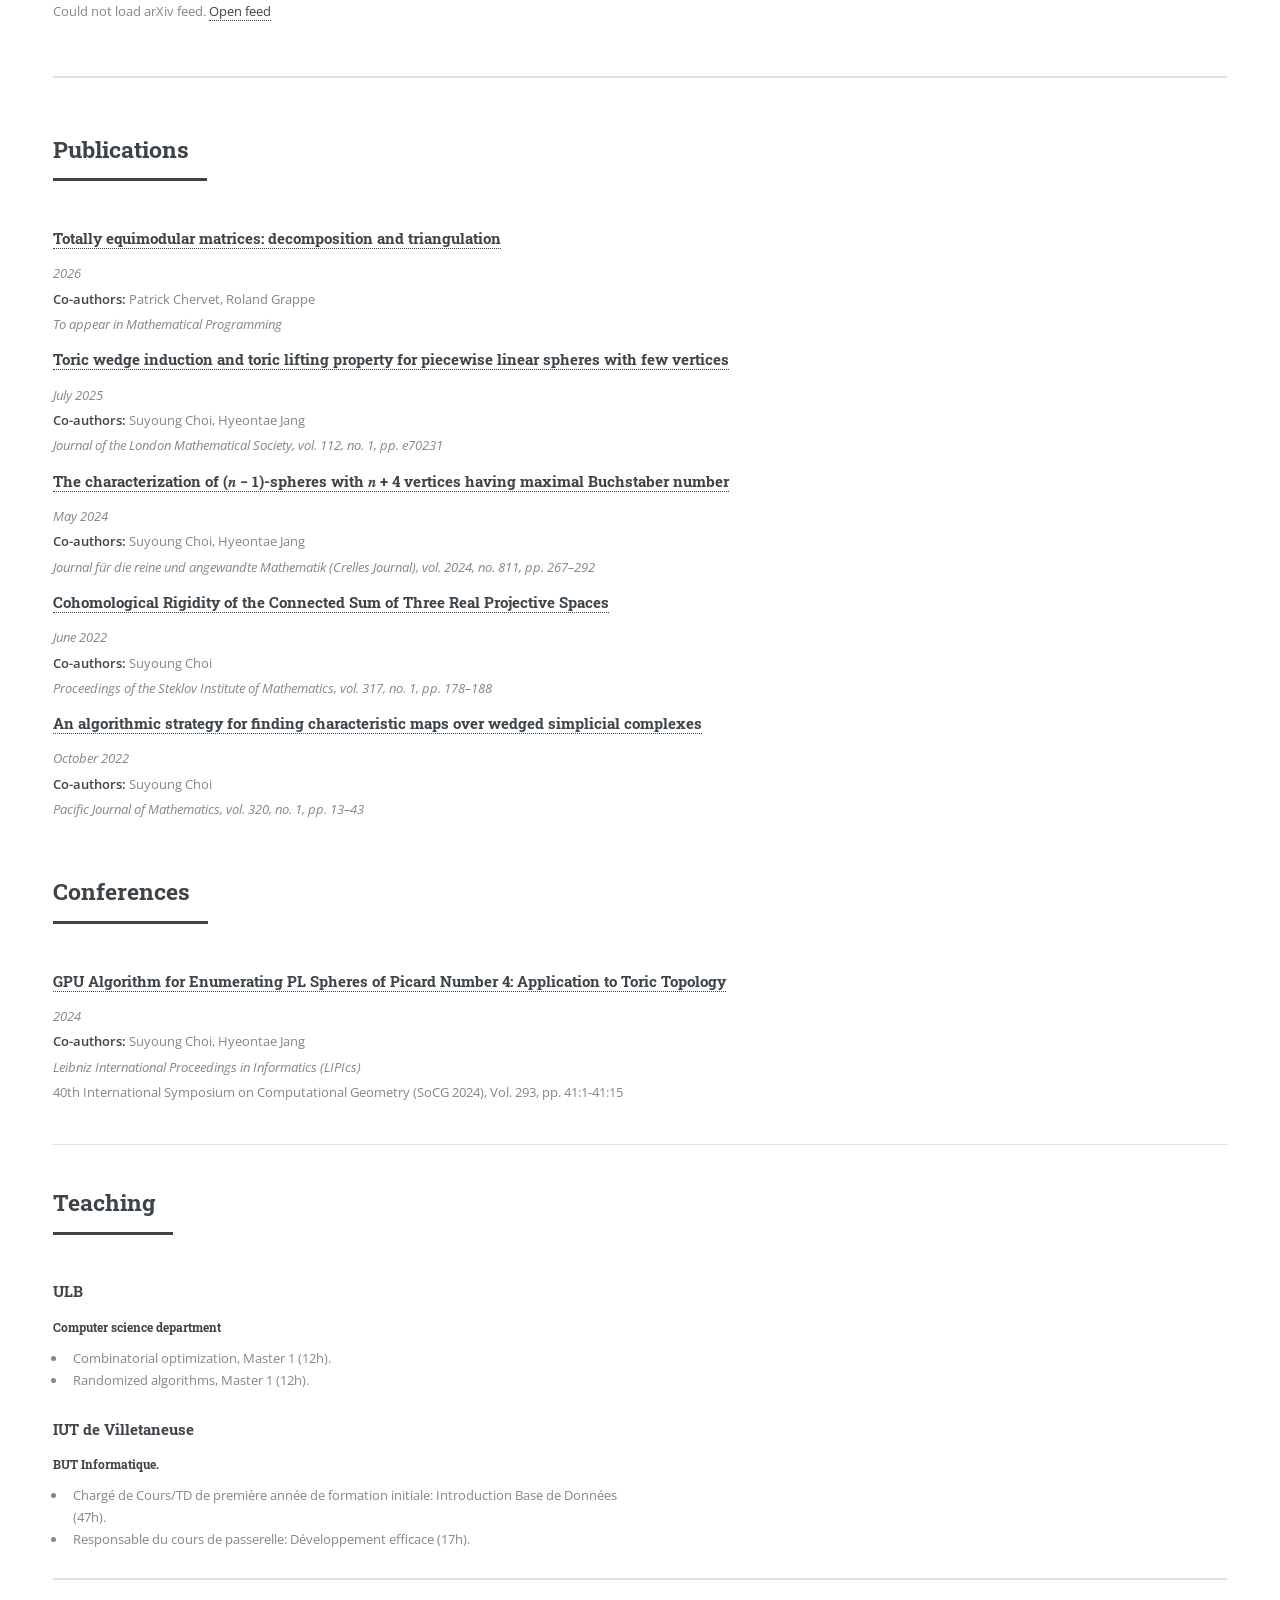
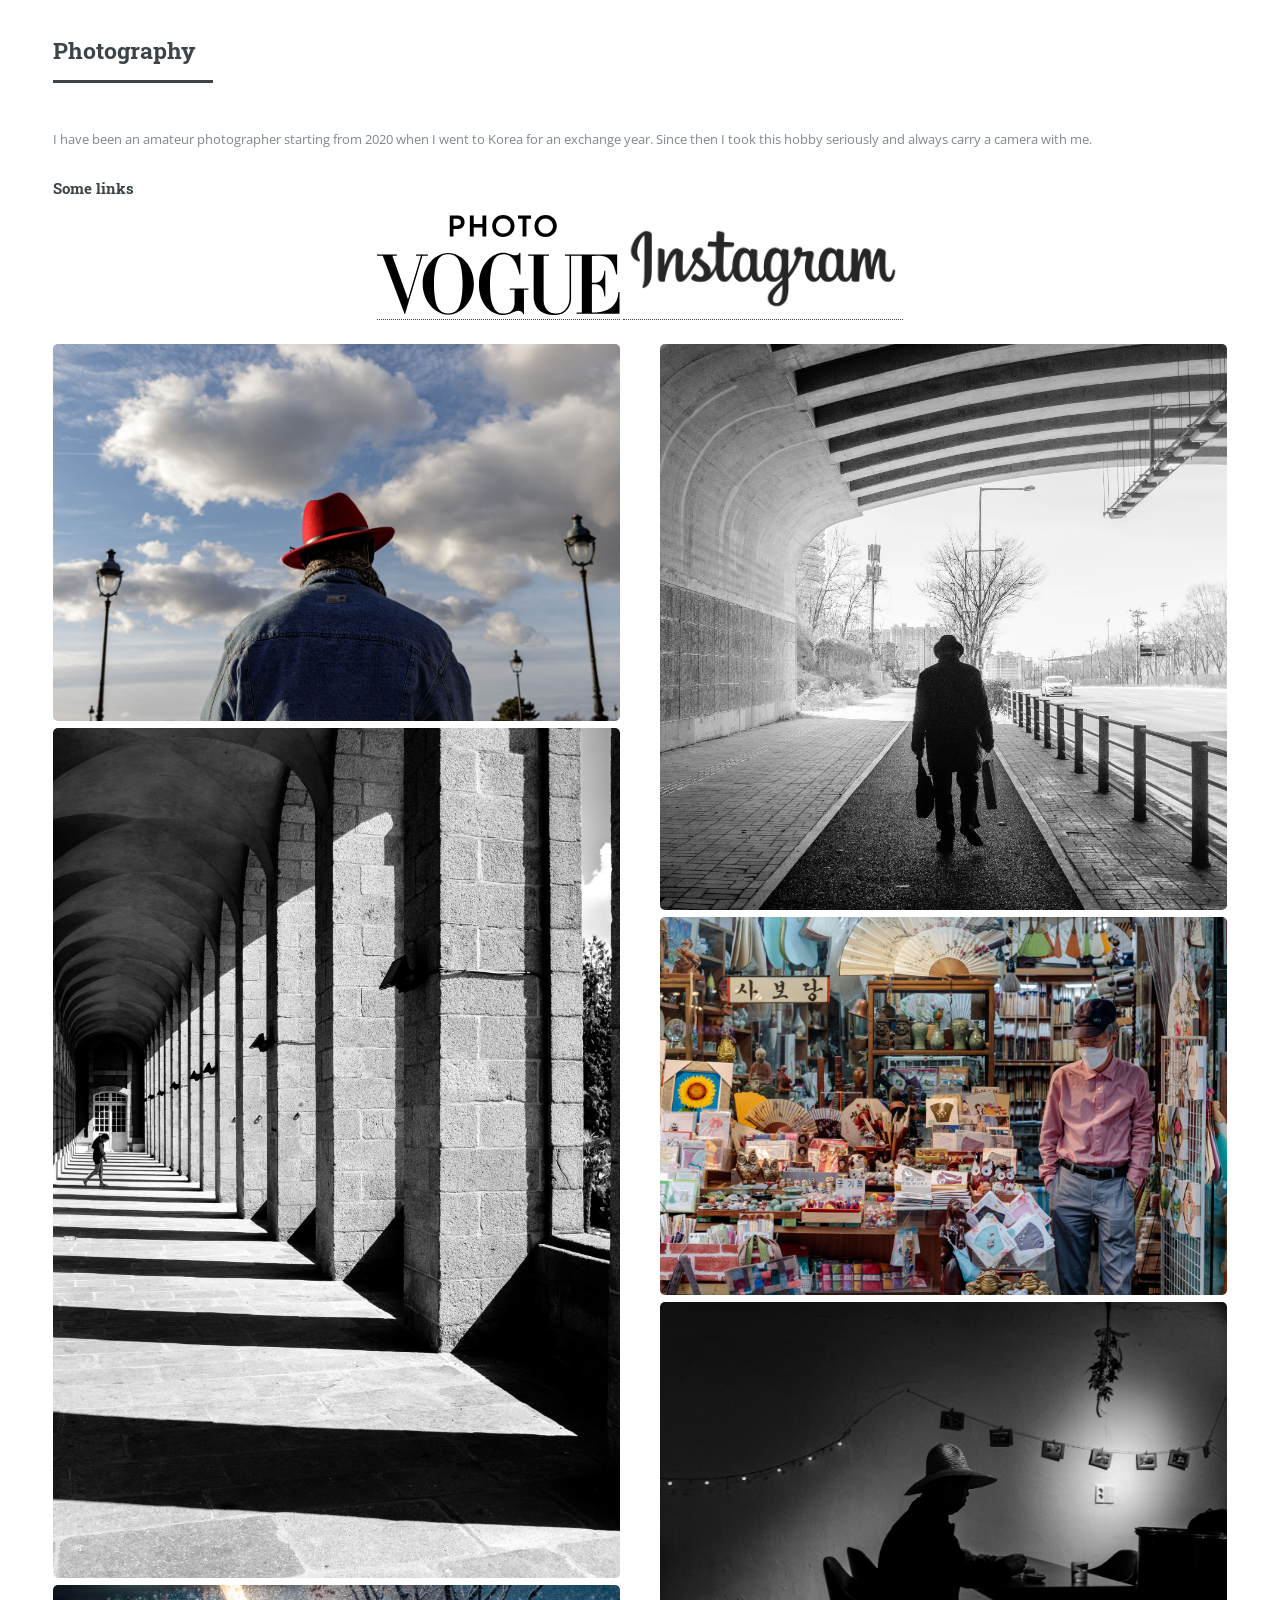
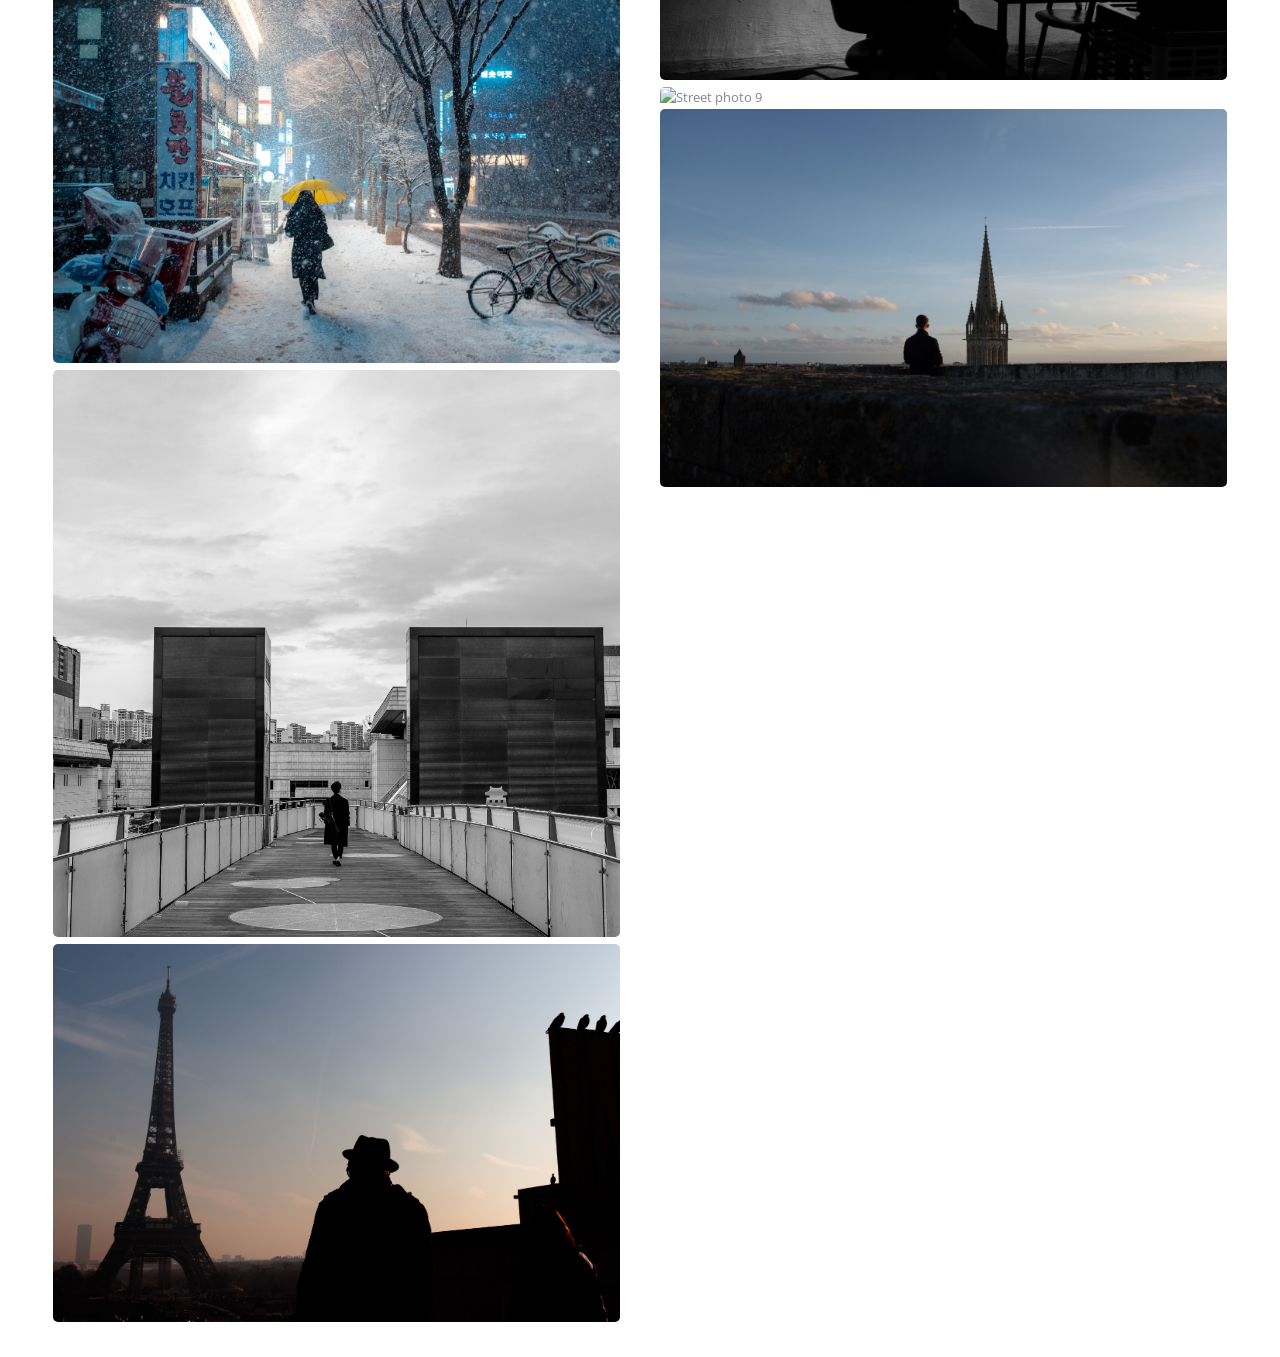
==== commit d65128b6: "adding coauthors" ====
--- a/index.html
+++ b/index.html
@@ -135,11 +135,13 @@
             <div class="4u 12u(medium)">
               <!-- Right column -->
                <h3>Combinatorial optimization</h3>
-              <p><strong>Box-integrality and integer decomposition properties.</strong><br />
+              <p><strong>Box-integrality and integer decomposition properties, combinatorial optimization.</strong><br />
                Box-integrality is a property of some integer polyhedron to remain integer after a truncation with any integer box.
                Integer decomposition properties is the study of integer points in convex polyhedra and, more precisely, of how to find "minimal" generators of these integer points.
                I study integer decomposition properties of polyhedra satisfying box-integrality.
-               For this subject, I use plenty of discrete geometry such as triangulation of polyhedron, box-total dual integrality, and a class of matrices that generalizes totally unimodular matrices: totally equimodular matrices.
+               For this subject, I use discrete geometry, triangulation of polyhedron, box-total dual integrality, and a class of matrices that generalizes totally unimodular matrices: totally equimodular matrices.<br /><br />
+
+               <em>with Patrick Chervet, <a href="https://lipn.univ-paris13.fr/~grappe/">Roland Grappe</a></em>
               </p>
             </div>
             <div class="4u 12u(medium)">
@@ -152,7 +154,8 @@
                 In particular, we use the wedge operation on simplicial complexes to study toric manifolds with small Picard number,
                 that is, whose associated fans have only slightly more rays than their dimension.
               </p>
-              <img src="Images/wedge.png" alt="Wedge operation"  style="width:100%; height:auto;"/>
+              <img src="Images/wedge.png" alt="Wedge operation"  style="width:100%; height:auto;"/><br /><br />
+              <em>with <a href="https://schoimath.github.io">Suyoung Choi</a>, <a href="https://sites.google.com/ajou.ac.kr/hyeontae1112">Hyeontae Jang</a>.</em>
             </div>
             <div class="4u$ 12u$(medium)">
               <!-- Left column -->
--- a/assets/css/main.css
+++ b/assets/css/main.css
@@ -6,6 +6,47 @@
 	html5up.net | @ajlkn
 	Free for personal and commercial use under the CCA 3.0 license (html5up.net/license)
 */
+
+/* Theme Variables */
+:root {
+	--text-color-primary: #3d4449;
+	--text-color-secondary: #7f888f;
+	--text-color-muted: #9fa3a6;
+	--text-color-light: #ffffff;
+	--border-color: #3d4449;
+	--background-overlay: rgba(210, 215, 217, 0.75);
+	--background-color: #ffffff;
+	--body-background: #ffffff;
+	--sidebar-background: #f5f6f7;
+	--sidebar-alt-background: #eff1f2;
+	--form-background: #ffffff;
+	--accent-color: #f67878;
+	--accent-color-dark: #f45c5c;
+}
+
+@media (prefers-color-scheme: dark) {
+	:root {
+		--text-color-primary: #c8c8c8;
+		--text-color-secondary: #a8a8a8;
+		--text-color-muted: #888888;
+		--text-color-light: #ffffff;
+		--border-color: #555555;
+		--background-overlay: rgba(50, 50, 50, 0.75);
+		--background-color: #2a2a2a;
+		--body-background: #1a1a1a;
+		--sidebar-background: #2a2a2a;
+		--sidebar-alt-background: #333333;
+		--form-background: #333333;
+		--accent-color: #f67878;
+		--accent-color-dark: #f45c5c;
+	}
+
+	/* Invert PNG images for dark mode */
+	img[src*="wedge.png"],
+	img[src*="perm.png"] {
+		filter: invert(1);
+	}
+}
 
 /* Reset */
 
@@ -2053,7 +2094,7 @@
 	}
 
 	body {
-		background: #ffffff;
+		background: var(--body-background);
 	}
 
 		body.is-loading *, body.is-loading *:before, body.is-loading *:after, body.is-resizing *, body.is-resizing *:before, body.is-resizing *:after {
@@ -2070,7 +2111,7 @@
 /* Type */
 
 	body, input, select, textarea {
-		color: #7f888f;
+		color: var(--text-color-secondary);
 		font-family: "Open Sans", sans-serif;
 		font-size: 13pt;
 		font-weight: 400;
@@ -2107,13 +2148,13 @@
 		-ms-transition: color 0.2s ease-in-out, border-bottom-color 0.2s ease-in-out;
 		transition: color 0.2s ease-in-out, border-bottom-color 0.2s ease-in-out;
 		border-bottom: dotted 1px;
-		color: #3d4449;
+		color: var(--text-color-primary);
 		text-decoration: none;
 	}
 
 		a:hover {
-			border-bottom-color: #3d4449;
-			color: #3d4449 !important;
+			border-bottom-color: var(--border-color);
+			color: var(--text-color-primary) !important;
 		}
 
 			a:hover strong {
@@ -2121,7 +2162,7 @@
 			}
 
 	strong, b {
-		color: #3d4449;
+		color: var(--text-color-primary);
 		font-weight: 600;
 	}
 
@@ -2136,7 +2177,7 @@
 	}
 
 	h1, h2, h3, h4, h5, h6 {
-		color: #3d4449;
+		color: var(--text-color-primary);
 		font-family: "Roboto Slab", serif;
 		font-weight: 700;
 		line-height: 1.5;
@@ -2320,7 +2361,7 @@
 		-webkit-appearance: none;
 		-ms-appearance: none;
 		appearance: none;
-		background: #ffffff;
+		background: var(--form-background);
 		border-radius: 0.375em;
 		border: none;
 		border: solid 1px rgba(210, 215, 217, 0.75);
@@ -2419,7 +2460,7 @@
 		input[type="checkbox"] + label,
 		input[type="radio"] + label {
 			text-decoration: none;
-			color: #7f888f;
+			color: var(--text-color-secondary);
 			cursor: pointer;
 			display: inline-block;
 			font-size: 1em;
@@ -2441,7 +2482,7 @@
 
 			input[type="checkbox"] + label:before,
 			input[type="radio"] + label:before {
-				background: #ffffff;
+				background: var(--form-background);
 				border-radius: 0.375em;
 				border: solid 1px rgba(210, 215, 217, 0.75);
 				content: '';
@@ -2457,9 +2498,9 @@
 
 		input[type="checkbox"]:checked + label:before,
 		input[type="radio"]:checked + label:before {
-			background: #3d4449;
-			border-color: #3d4449;
-			color: #ffffff;
+			background: var(--border-color);
+			border-color: var(--border-color);
+			color: var(--text-color-light);
 			content: '\f00c';
 		}
 
@@ -2855,16 +2896,16 @@
 				}
 
 					ul.pagination li > .page.active {
-						background-color: #3d4449;
-						color: #ffffff !important;
+						background-color: var(--border-color);
+						color: var(--text-color-light) !important;
 					}
 
 						ul.pagination li > .page.active:hover {
-							background-color: #f67878;
+							background-color: var(--accent-color);
 						}
 
 						ul.pagination li > .page.active:active {
-							background-color: #f45c5c;
+							background-color: var(--accent-color-dark);
 						}
 
 				ul.pagination li:first-child {
@@ -3061,9 +3102,9 @@
 		input[type="button"].special,
 		button.special,
 		.button.special {
-			background-color: #3d4449;
+			background-color: var(--border-color);
 			box-shadow: none;
-			color: #ffffff !important;
+			color: var(--text-color-light) !important;
 		}
 
 			input[type="submit"].special:hover,
@@ -3071,7 +3112,7 @@
 			input[type="button"].special:hover,
 			button.special:hover,
 			.button.special:hover {
-				background-color: #f67878;
+				background-color: var(--accent-color);
 			}
 
 			input[type="submit"].special:active,
@@ -3079,7 +3120,7 @@
 			input[type="button"].special:active,
 			button.special:active,
 			.button.special:active {
-				background-color: #f45c5c;
+				background-color: var(--accent-color-dark);
 			}
 
 		input[type="submit"].disabled, input[type="submit"]:disabled,
@@ -3621,7 +3662,7 @@
 		-webkit-transition: margin-left 0.5s ease, box-shadow 0.5s ease;
 		-ms-transition: margin-left 0.5s ease, box-shadow 0.5s ease;
 		transition: margin-left 0.5s ease, box-shadow 0.5s ease;
-		background-color: #f5f6f7;
+		background-color: var(--sidebar-background);
 		font-size: 0.9em;
 		position: relative;
 		width: 26em;
@@ -3654,7 +3695,7 @@
 				}
 
 			#sidebar > .inner > .alt {
-				background-color: #eff1f2;
+				background-color: var(--sidebar-alt-background);
 				border-bottom: 0;
 				margin: -2.22222em 0 4.44444em -2.22222em;
 				padding: 2.22222em;
@@ -4023,7 +4064,7 @@
 		-webkit-user-select: none;
 		-ms-user-select: none;
 		user-select: none;
-		color: #3d4449;
+		color: var(--text-color-primary);
 		font-family: "Roboto Slab", serif;
 		font-family: 400;
 		letter-spacing: 0.075em;
@@ -4043,7 +4084,7 @@
 		}
 
 			#menu ul a:hover, #menu ul span:hover {
-				color: #3d4449;
+				color: var(--text-color-primary);
 			}
 
 			#menu ul a.opener, #menu ul span.opener {
@@ -4070,14 +4111,14 @@
 					-webkit-transition: color 0.2s ease-in-out, -webkit-transform 0.2s ease-in-out;
 					-ms-transition: color 0.2s ease-in-out, -ms-transform 0.2s ease-in-out;
 					transition: color 0.2s ease-in-out, transform 0.2s ease-in-out;
-					color: #9fa3a6;
+					color: var(--text-color-muted);
 					content: '\f078';
 					position: absolute;
 					right: 0;
 				}
 
 				#menu ul a.opener:hover:before, #menu ul span.opener:hover:before {
-					color: #3d4449;
+					color: var(--text-color-primary);
 				}
 
 				#menu ul a.opener.active + ul, #menu ul span.opener.active + ul {
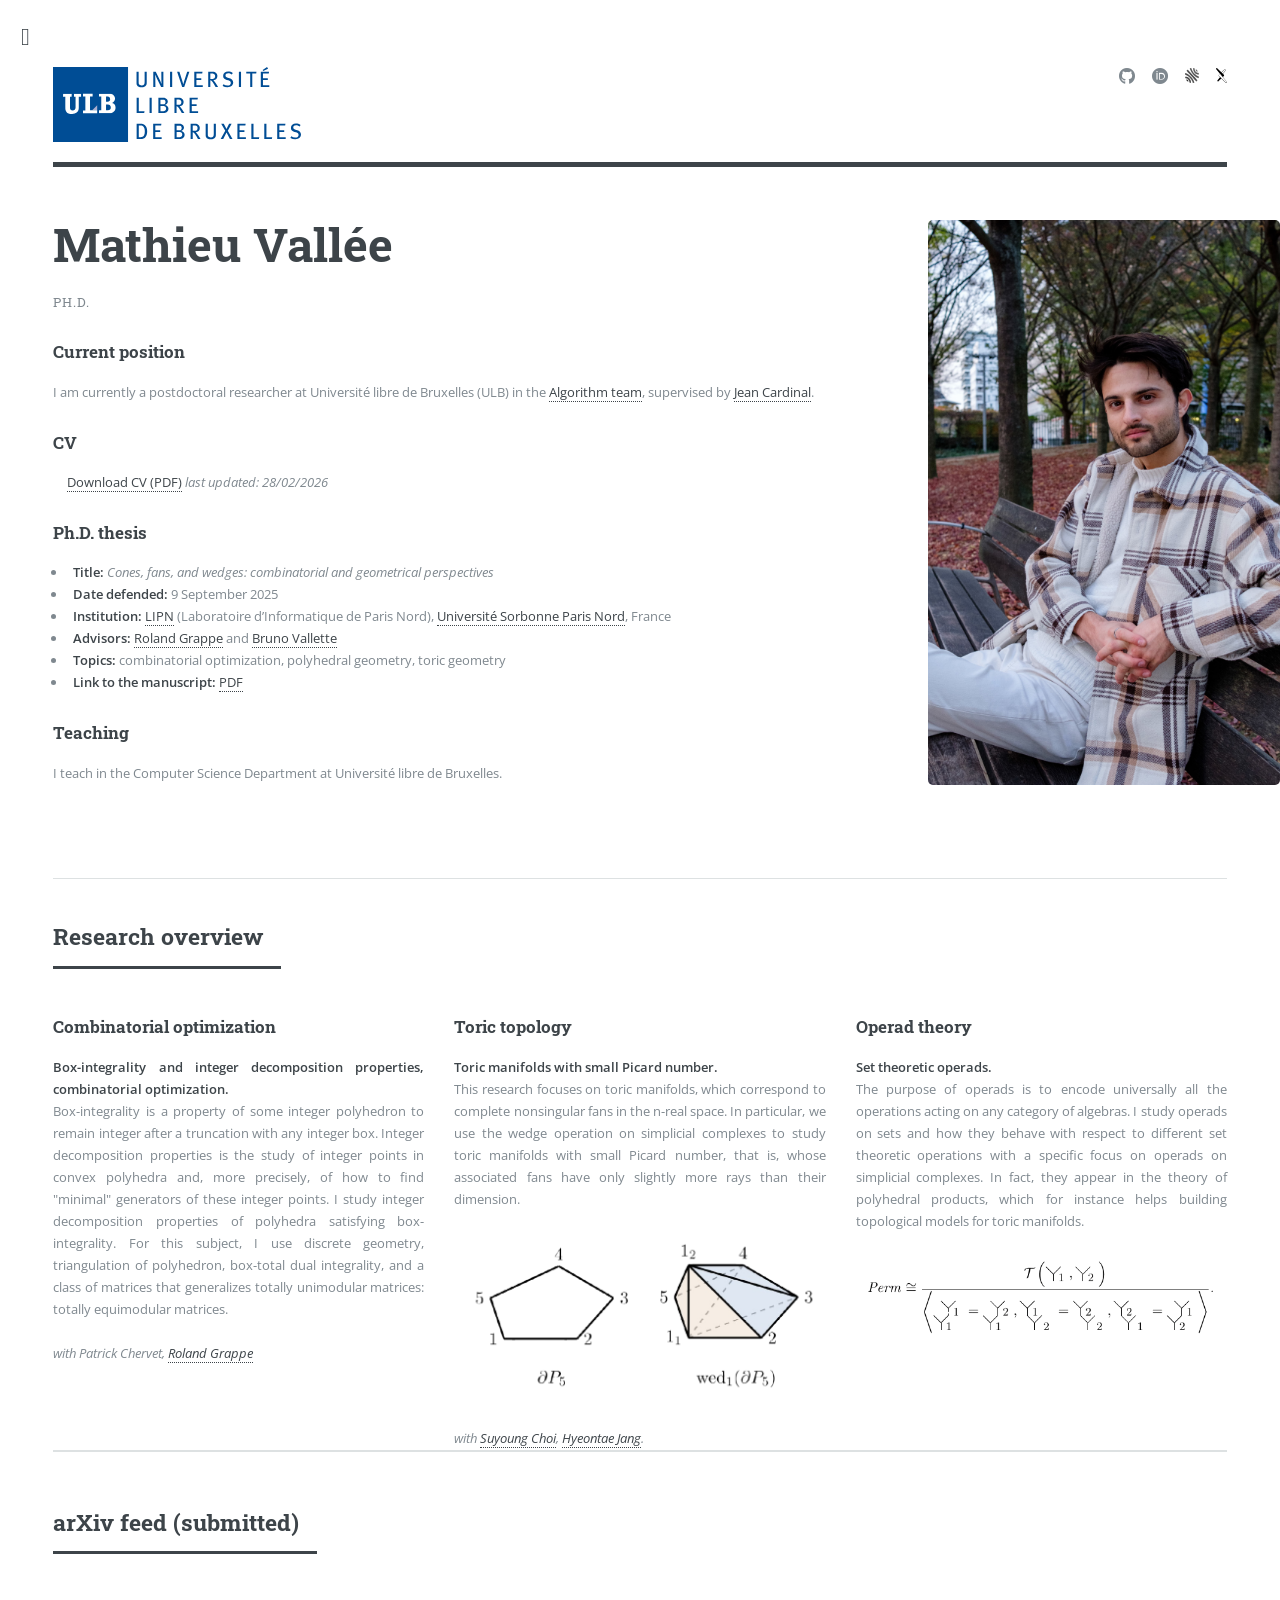
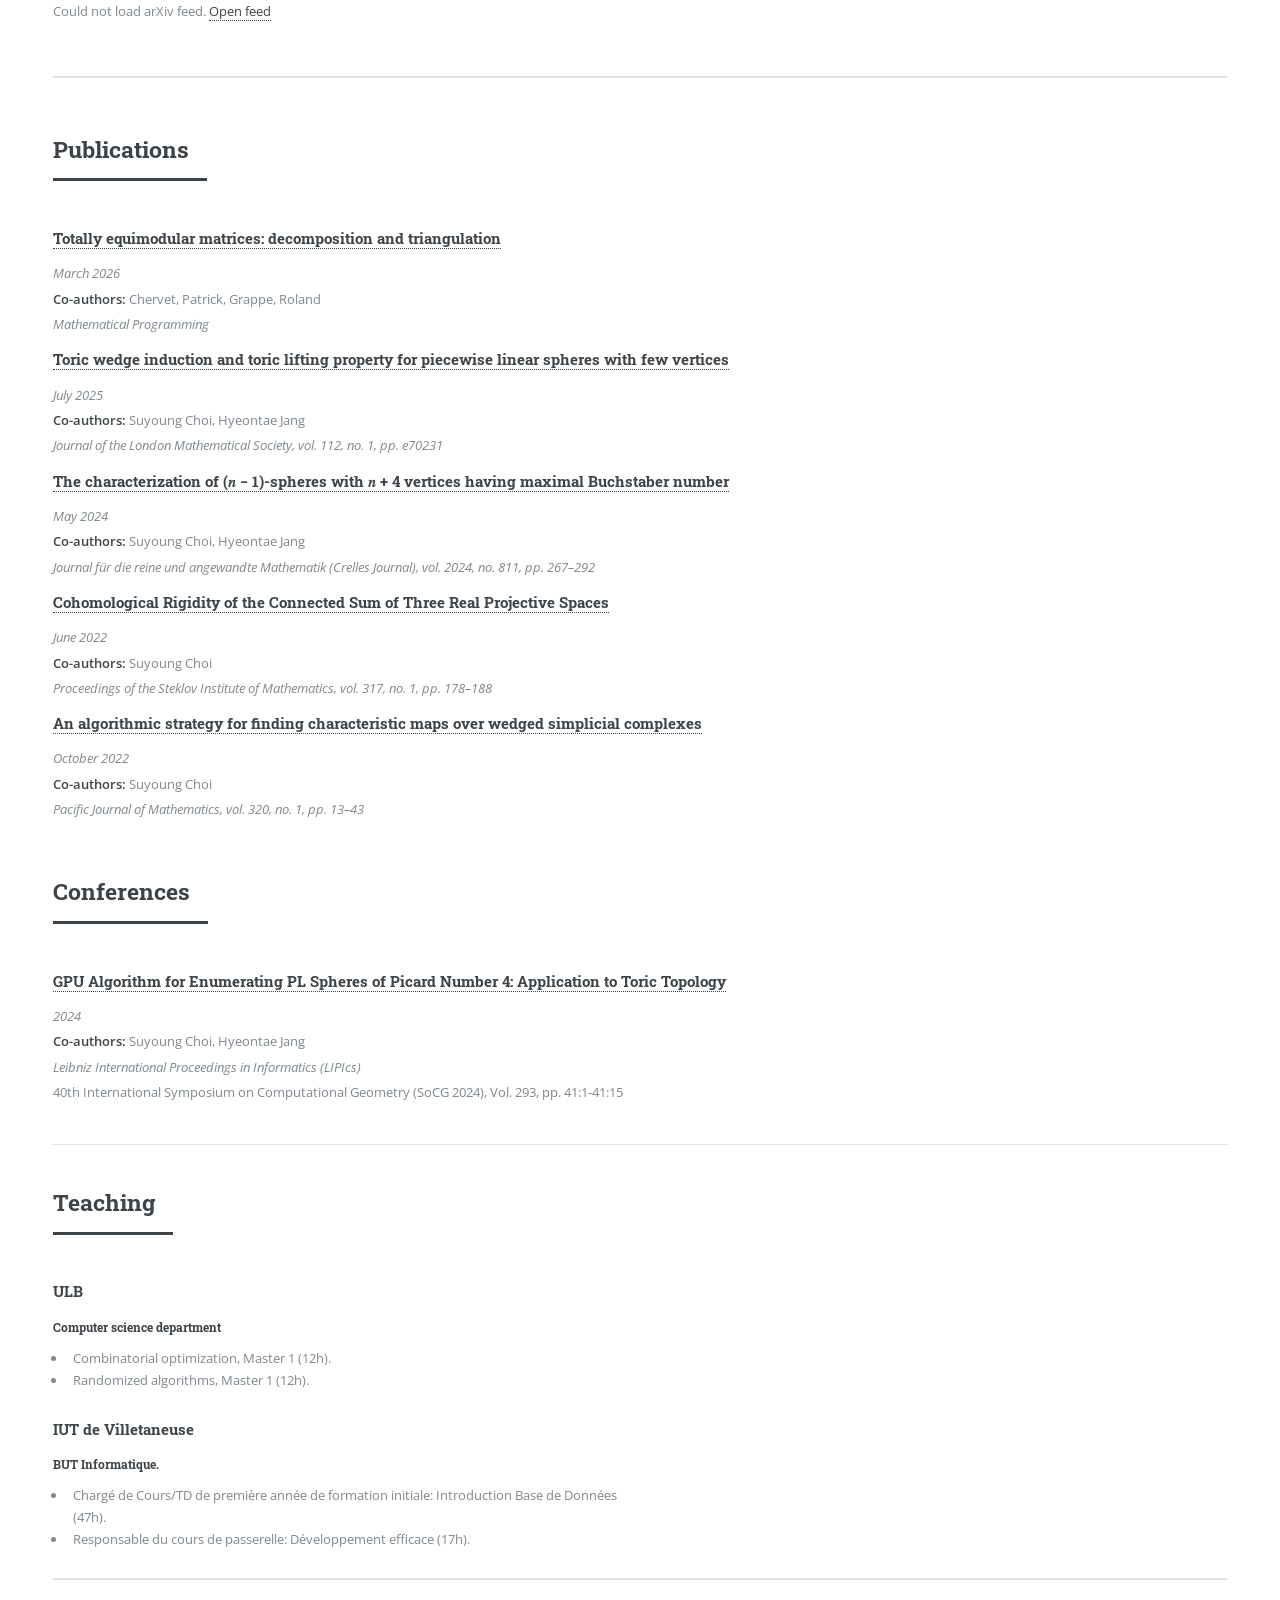
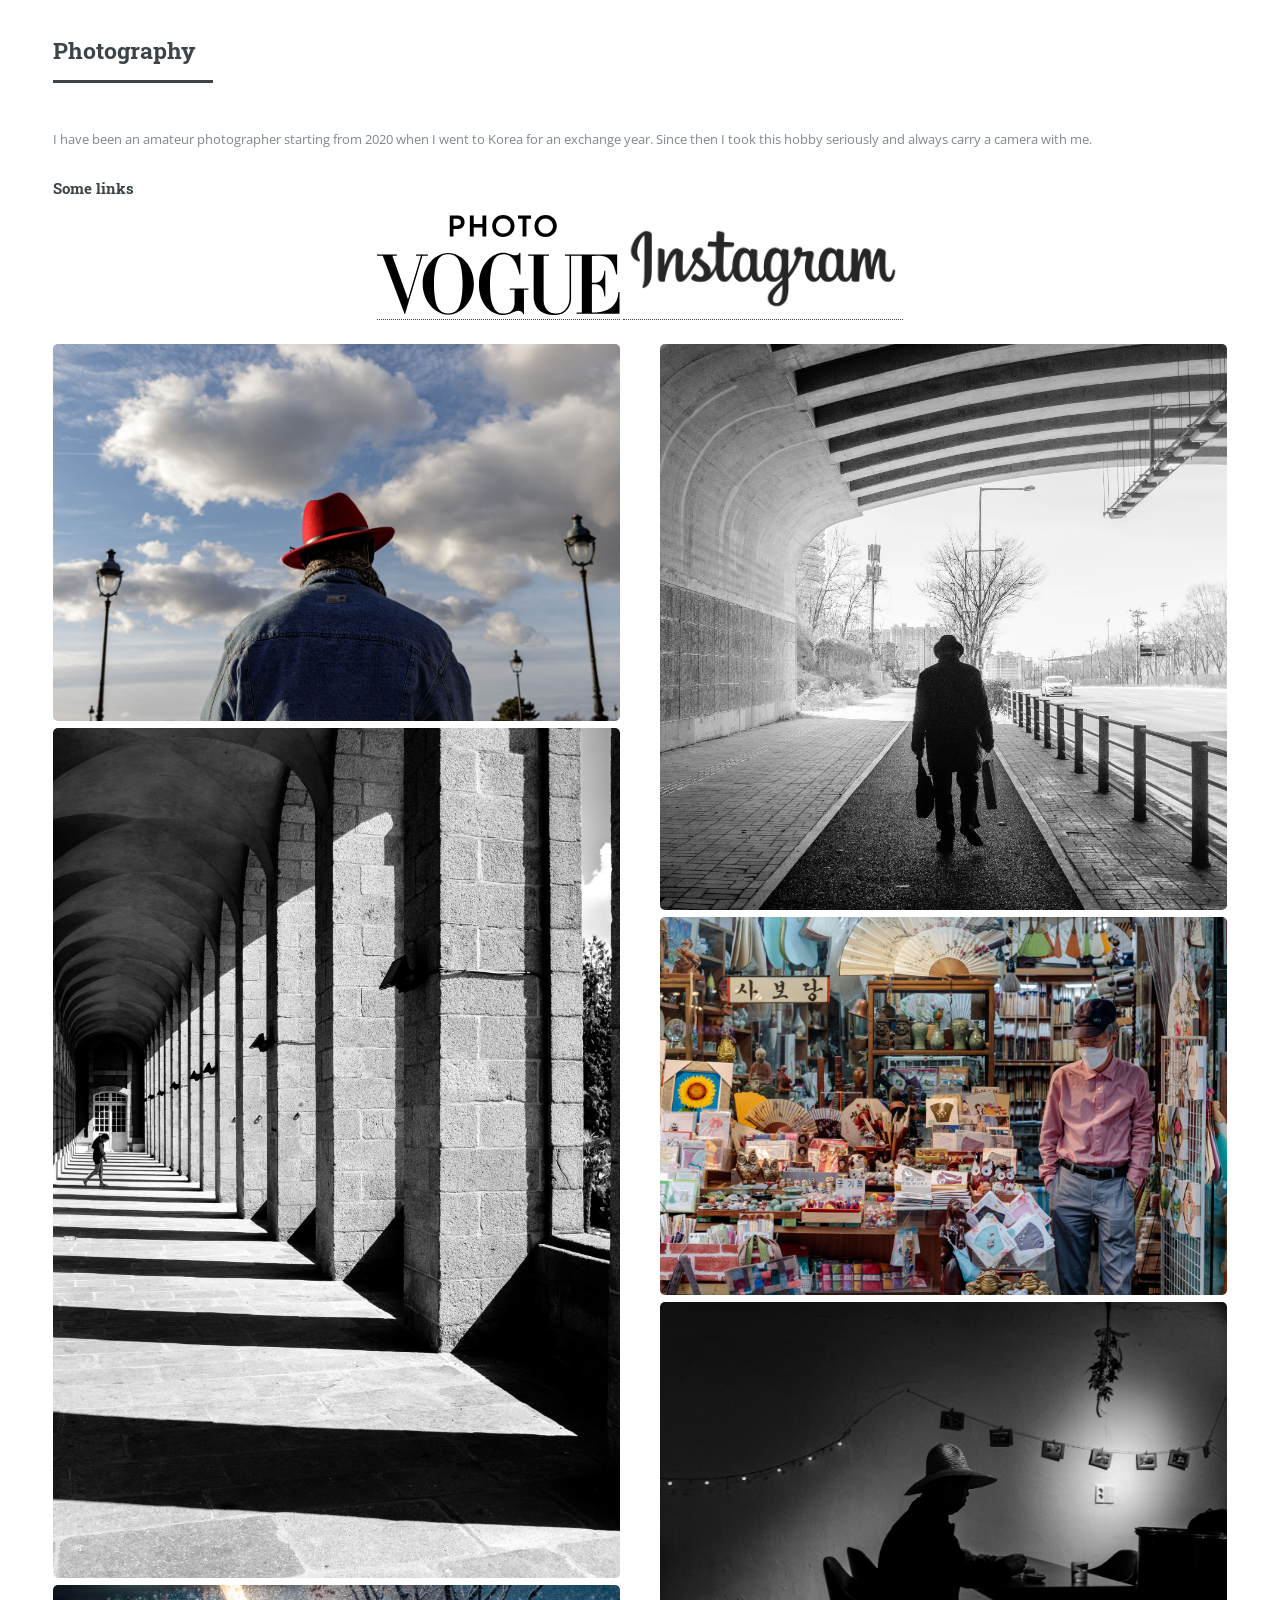
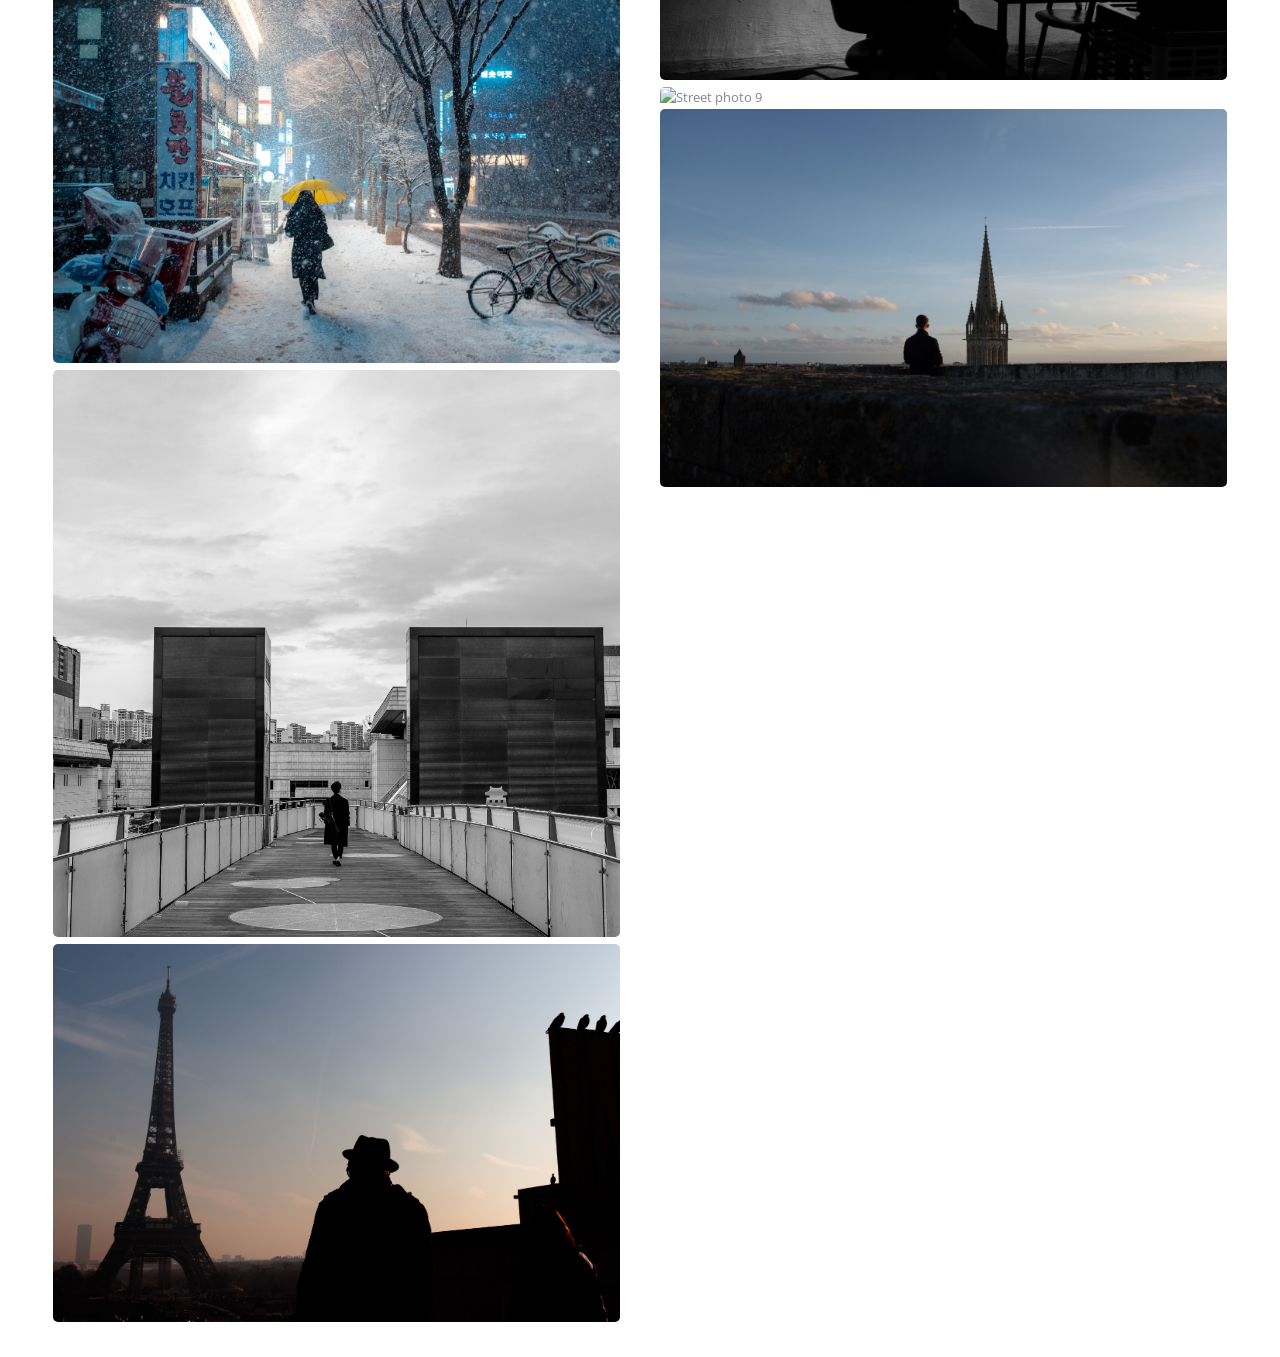
==== commit 9c146afe: "New site Grappe" ====
--- a/index.html
+++ b/index.html
@@ -104,7 +104,7 @@
       <a href="https://www.univ-spn.fr/">Université Sorbonne Paris Nord</a>, France
     </li>
     <li><strong>Advisors:</strong>
-      <a href="https://lipn.univ-paris13.fr/~grappe/">Roland Grappe</a> and
+      <a href="https://www.lamsade.dauphine.fr/~rgrappe/index.html">Roland Grappe</a> and
       <a href="https://www.math.univ-paris13.fr/~vallette/">Bruno Vallette</a>
     </li>
     <li><strong>Topics:</strong> combinatorial optimization, polyhedral geometry, toric geometry</li>
@@ -141,7 +141,7 @@
                I study integer decomposition properties of polyhedra satisfying box-integrality.
                For this subject, I use discrete geometry, triangulation of polyhedron, box-total dual integrality, and a class of matrices that generalizes totally unimodular matrices: totally equimodular matrices.<br /><br />
 
-               <em>with Patrick Chervet, <a href="https://lipn.univ-paris13.fr/~grappe/">Roland Grappe</a></em>
+               <em>with Patrick Chervet, <a href="https://www.lamsade.dauphine.fr/~rgrappe/index.html">Roland Grappe</a></em>
               </p>
             </div>
             <div class="4u 12u(medium)">
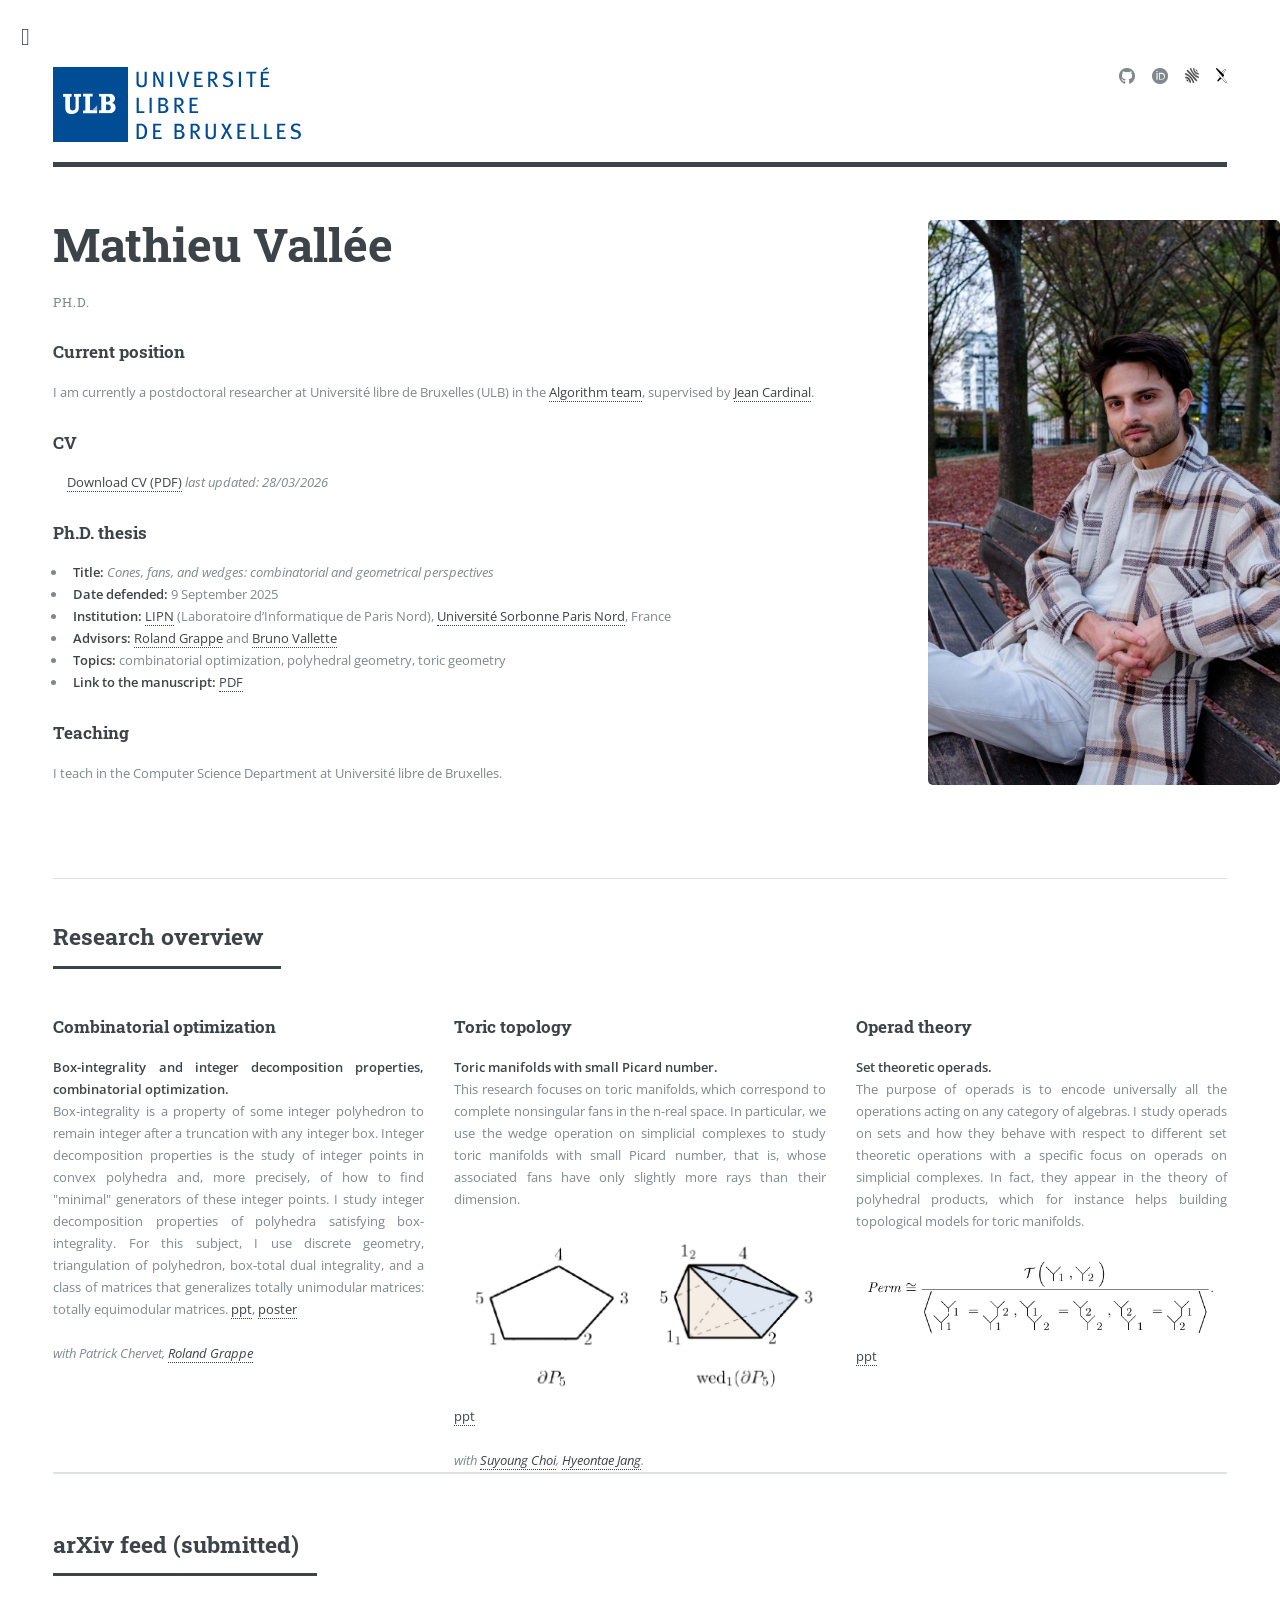
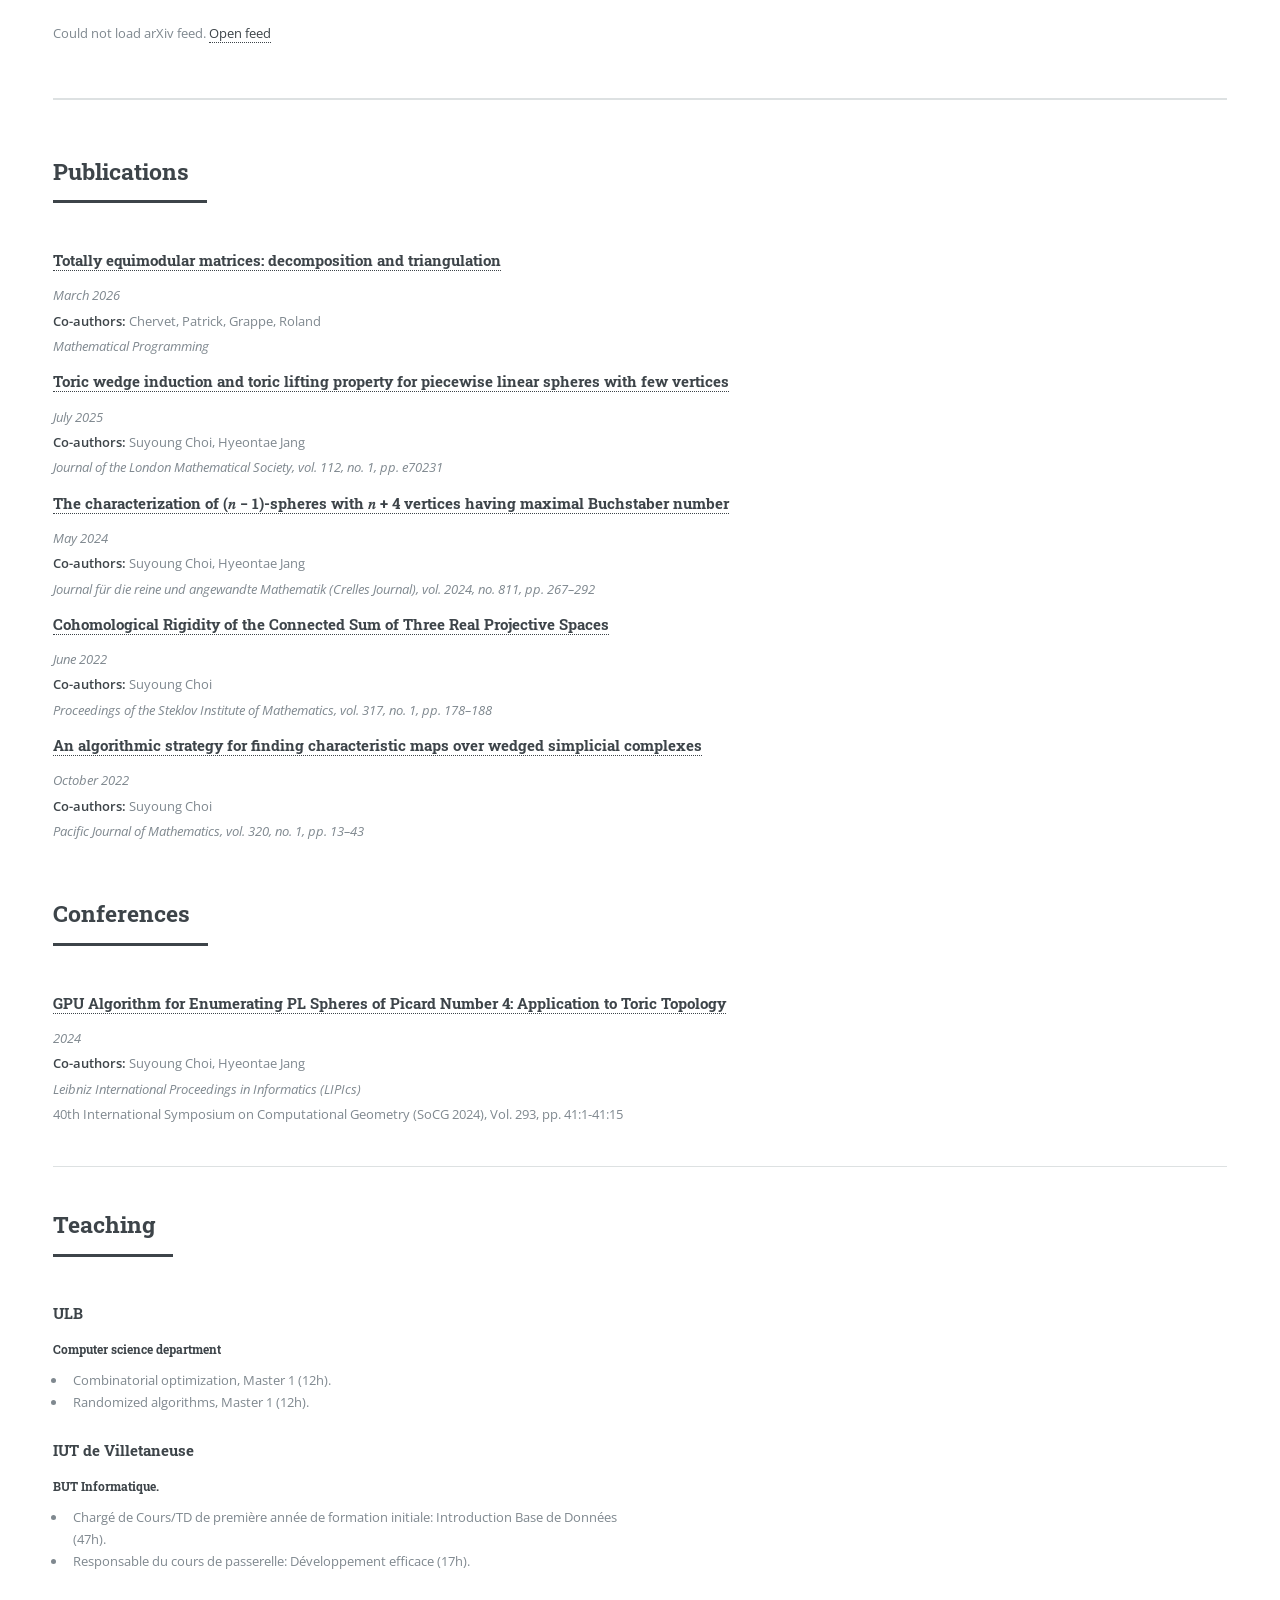
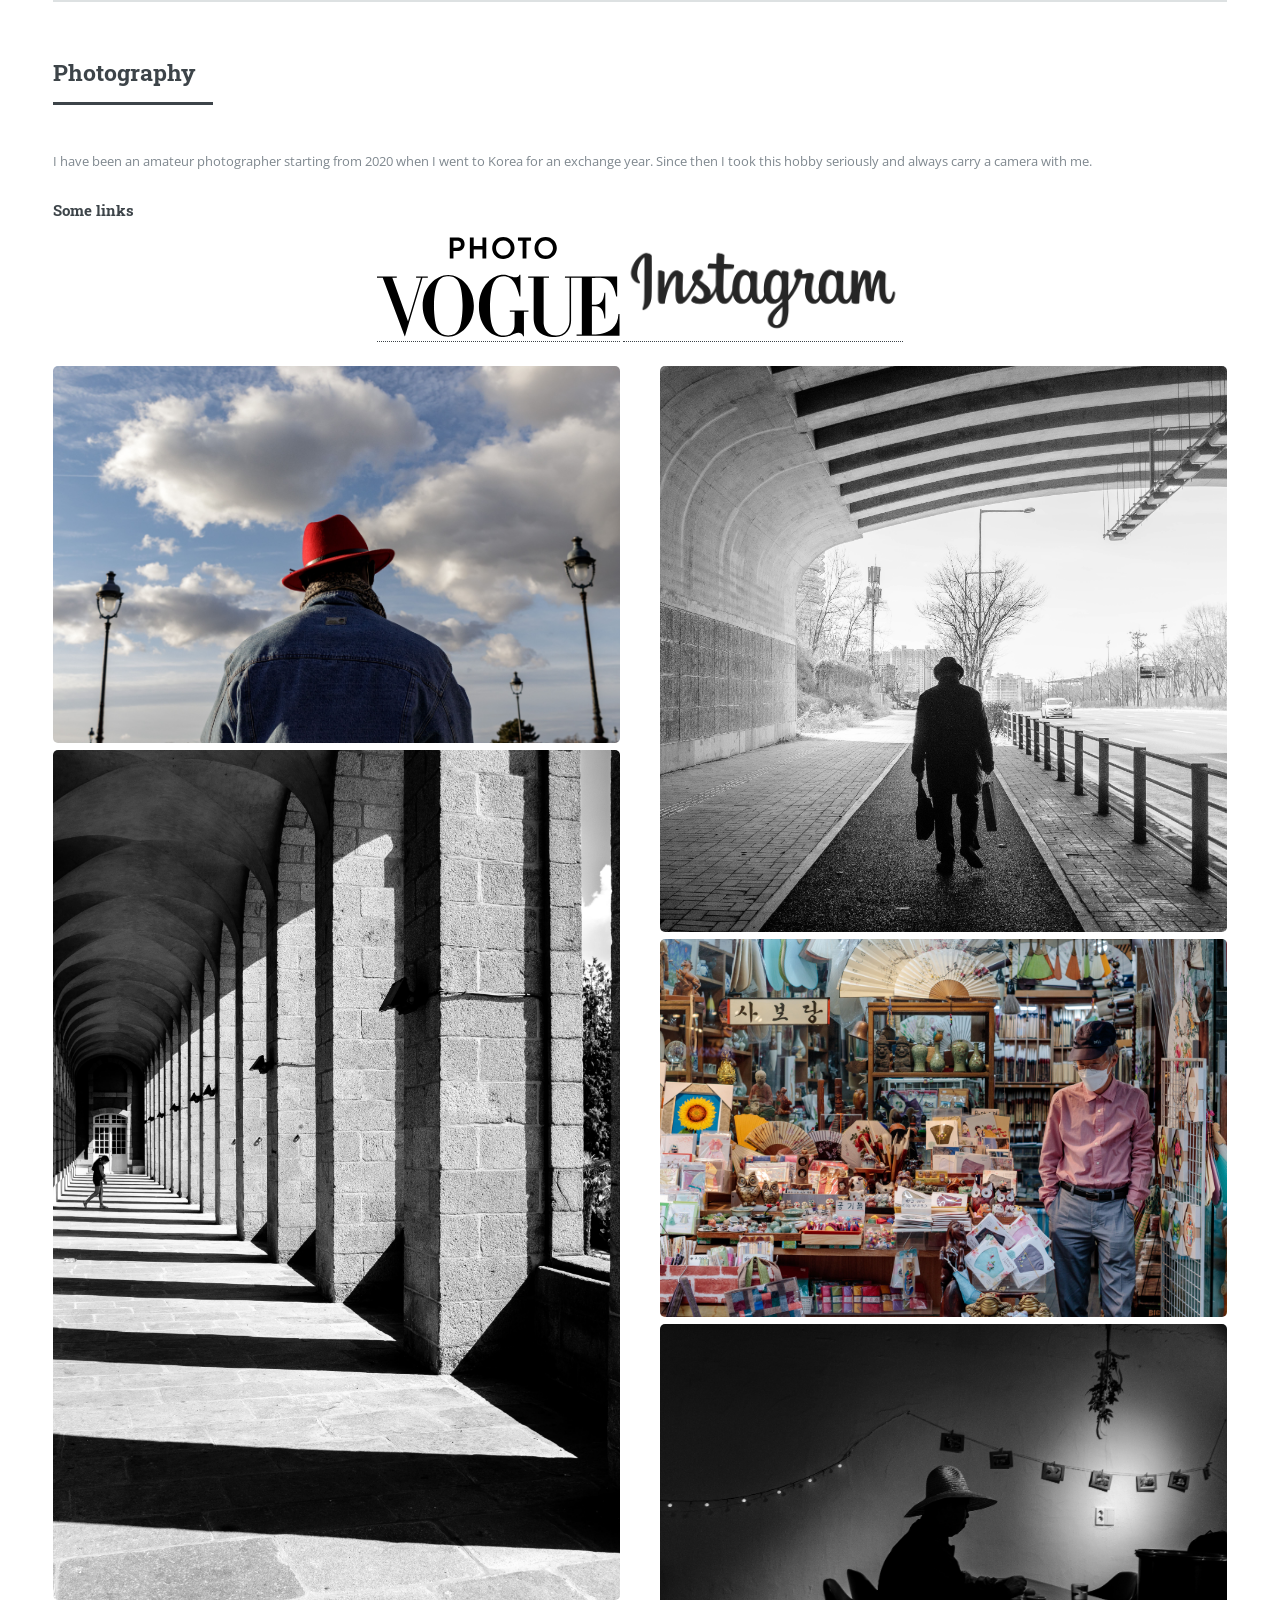
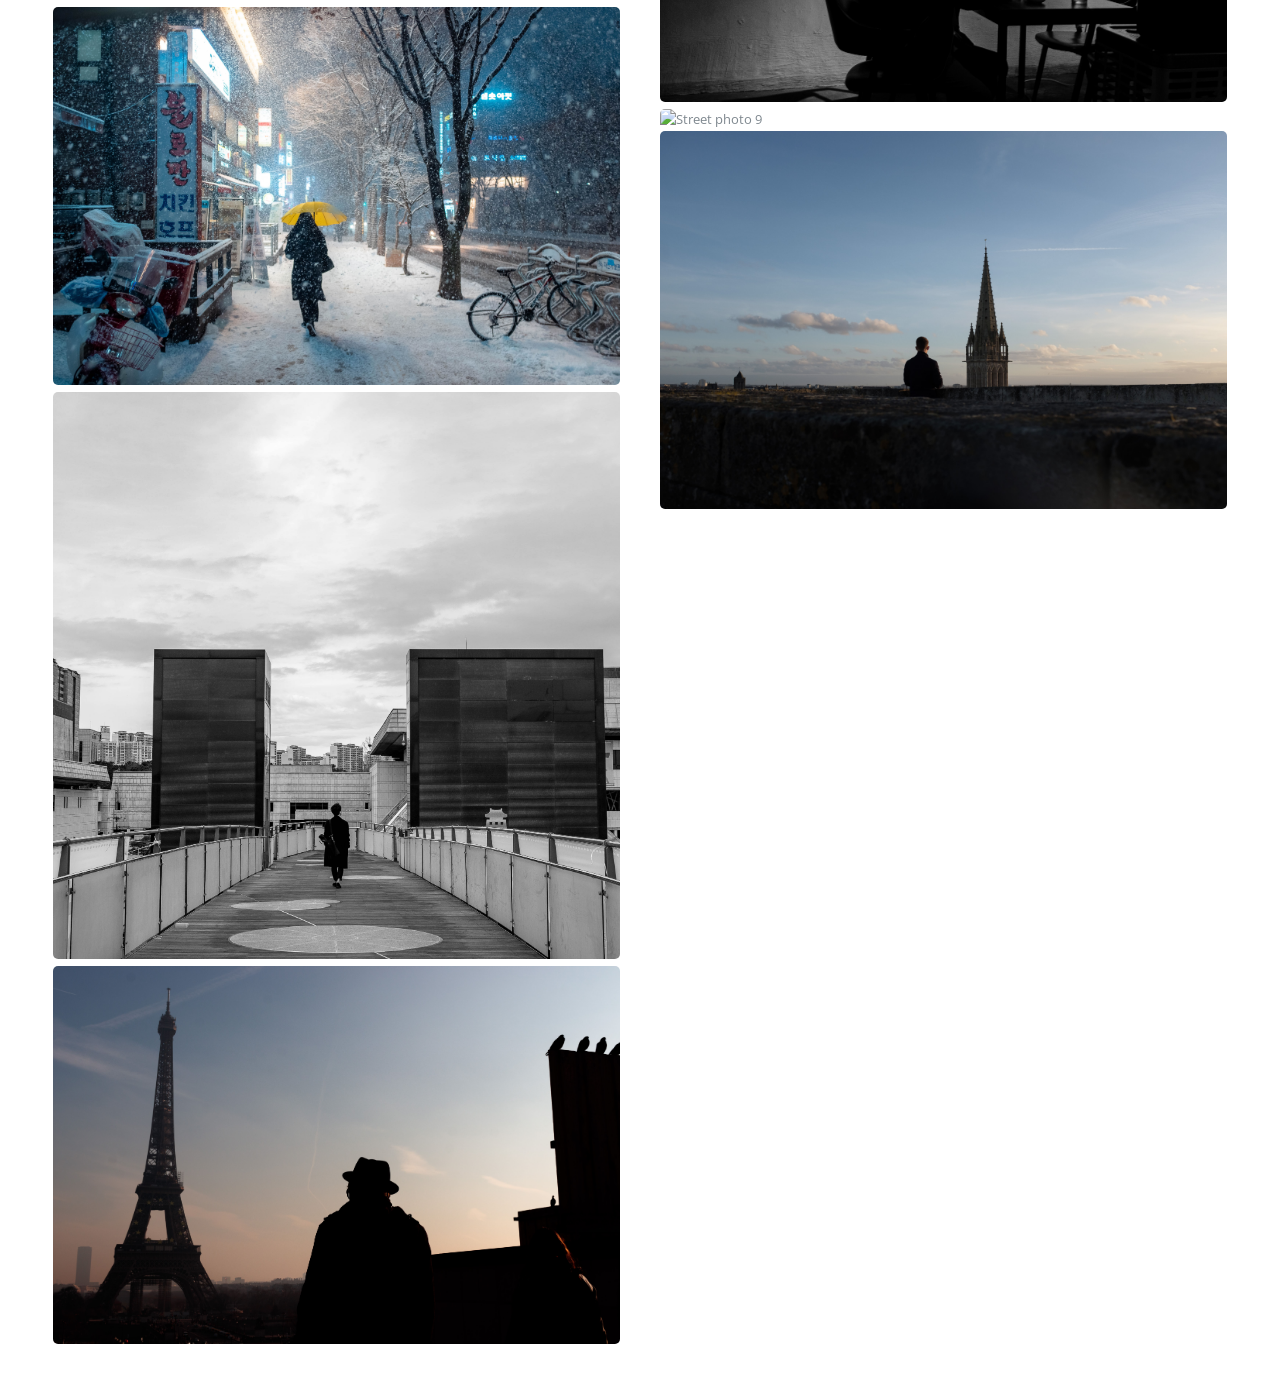
==== commit 4922e974: "adding ppts" ====
--- a/index.html
+++ b/index.html
@@ -89,26 +89,26 @@
 
   <h3>Current position</h3>
   <p>
-    I am currently a postdoctoral researcher at Université libre de Bruxelles (ULB) in the <a href="https://algo.ulb.be/">Algorithm team</a>,
-    supervised by <a href="https://jean.cardinal.web.ulb.be/">Jean Cardinal</a>.
+    I am currently a postdoctoral researcher at Université libre de Bruxelles (ULB) in the <a href="https://algo.ulb.be/" target="_blank">Algorithm team</a>,
+    supervised by <a href="https://jean.cardinal.web.ulb.be/" target="_blank">Jean Cardinal</a>.
   </p>
   <h3>CV</h3>
-  <ul><a href="./pdf/cv.pdf">Download CV (PDF)</a> <i>last updated: 28/02/2026</i></ul>
+  <ul><a href="./pdf/cv.pdf" target="_blank">Download CV (PDF)</a> <i>last updated: 28/03/2026</i></ul>
 
   <h3>Ph.D. thesis</h3>
   <ul>
     <li><strong>Title:</strong> <em>Cones, fans, and wedges: combinatorial and geometrical perspectives</em></li>
     <li><strong>Date defended:</strong> 9 September 2025</li>
     <li><strong>Institution:</strong>
-      <a href="https://lipn.univ-paris13.fr/">LIPN</a> (Laboratoire d’Informatique de Paris Nord),
-      <a href="https://www.univ-spn.fr/">Université Sorbonne Paris Nord</a>, France
+      <a href="https://lipn.univ-paris13.fr/" target="_blank">LIPN</a> (Laboratoire d’Informatique de Paris Nord),
+      <a href="https://www.univ-spn.fr/" target="_blank">Université Sorbonne Paris Nord</a>, France
     </li>
     <li><strong>Advisors:</strong>
-      <a href="https://www.lamsade.dauphine.fr/~rgrappe/index.html">Roland Grappe</a> and
-      <a href="https://www.math.univ-paris13.fr/~vallette/">Bruno Vallette</a>
+      <a href="https://www.lamsade.dauphine.fr/~rgrappe/index.html" target="_blank">Roland Grappe</a> and
+      <a href="https://www.math.univ-paris13.fr/~vallette/" target="_blank">Bruno Vallette</a>
     </li>
     <li><strong>Topics:</strong> combinatorial optimization, polyhedral geometry, toric geometry</li>
-    <li><strong>Link to the manuscript:</strong> <a href="./pdf/manuscrit_thèse.pdf">PDF</a></li>
+    <li><strong>Link to the manuscript:</strong> <a href="./pdf/manuscrit_thèse.pdf" target="_blank">PDF</a></li>
   </ul>
 
   
@@ -139,8 +139,9 @@
                Box-integrality is a property of some integer polyhedron to remain integer after a truncation with any integer box.
                Integer decomposition properties is the study of integer points in convex polyhedra and, more precisely, of how to find "minimal" generators of these integer points.
                I study integer decomposition properties of polyhedra satisfying box-integrality.
-               For this subject, I use discrete geometry, triangulation of polyhedron, box-total dual integrality, and a class of matrices that generalizes totally unimodular matrices: totally equimodular matrices.<br /><br />
-
+               For this subject, I use discrete geometry, triangulation of polyhedron, box-total dual integrality, and a class of matrices that generalizes totally unimodular matrices: totally equimodular matrices.
+               <a href="pdf/TE.pdf" target="_blank">ppt</a>, <a href="pdf/poster.pdf" target="_blank">poster</a>
+               <br /><br />
                <em>with Patrick Chervet, <a href="https://www.lamsade.dauphine.fr/~rgrappe/index.html">Roland Grappe</a></em>
               </p>
             </div>
@@ -154,7 +155,8 @@
                 In particular, we use the wedge operation on simplicial complexes to study toric manifolds with small Picard number,
                 that is, whose associated fans have only slightly more rays than their dimension.
               </p>
-              <img src="Images/wedge.png" alt="Wedge operation"  style="width:100%; height:auto;"/><br /><br />
+              <img src="Images/wedge.png" alt="Wedge operation"  style="width:100%; height:auto;"/>
+               <a href="pdf/toric.pdf" target="_blank">ppt</a><br /><br />
               <em>with <a href="https://schoimath.github.io">Suyoung Choi</a>, <a href="https://sites.google.com/ajou.ac.kr/hyeontae1112">Hyeontae Jang</a>.</em>
             </div>
             <div class="4u$ 12u$(medium)">
@@ -167,6 +169,7 @@
                 In fact, they appear in the theory of polyhedral products, which for instance helps building topological models for toric manifolds.
               </p>
               <img src="Images/perm.png" alt="Perm" style="width:100%; height:auto;" />
+               <a href="pdf/operads.pdf" target="_blank">ppt</a>
             </div>
           </div>
 
